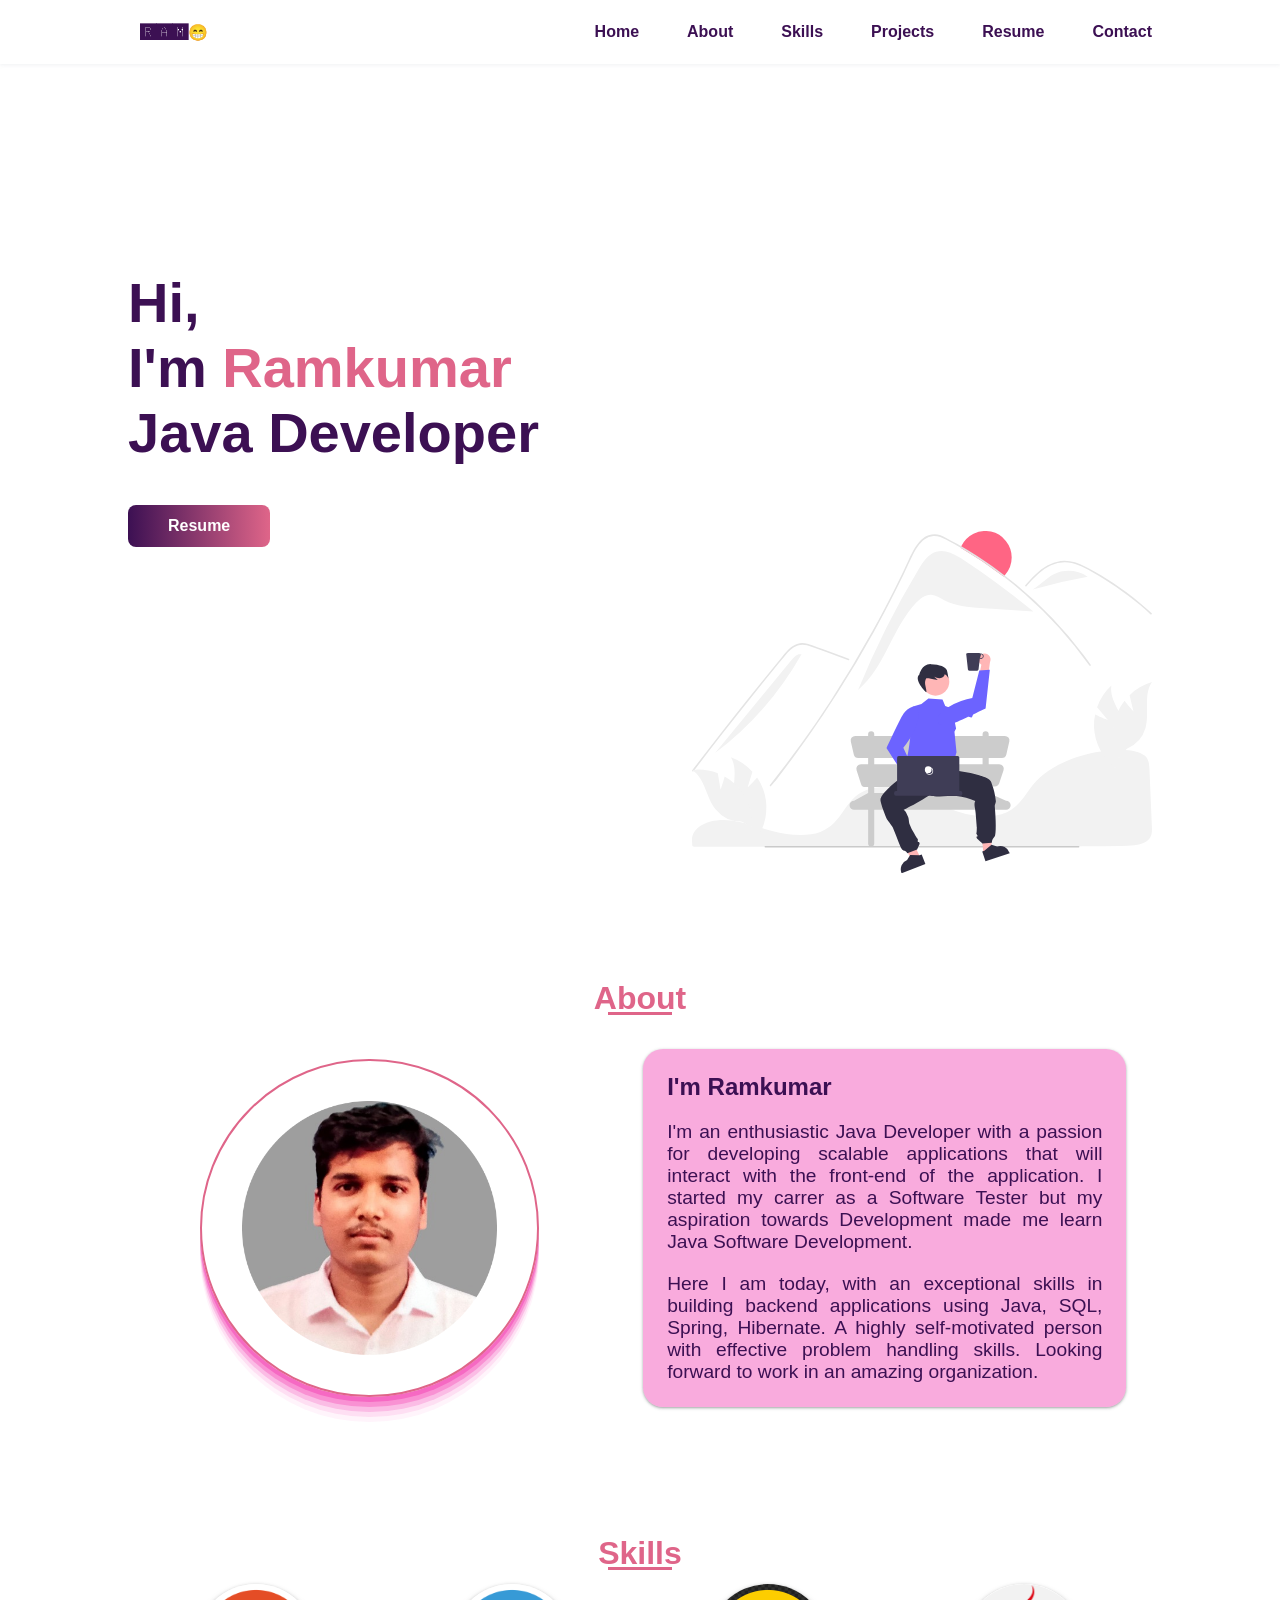
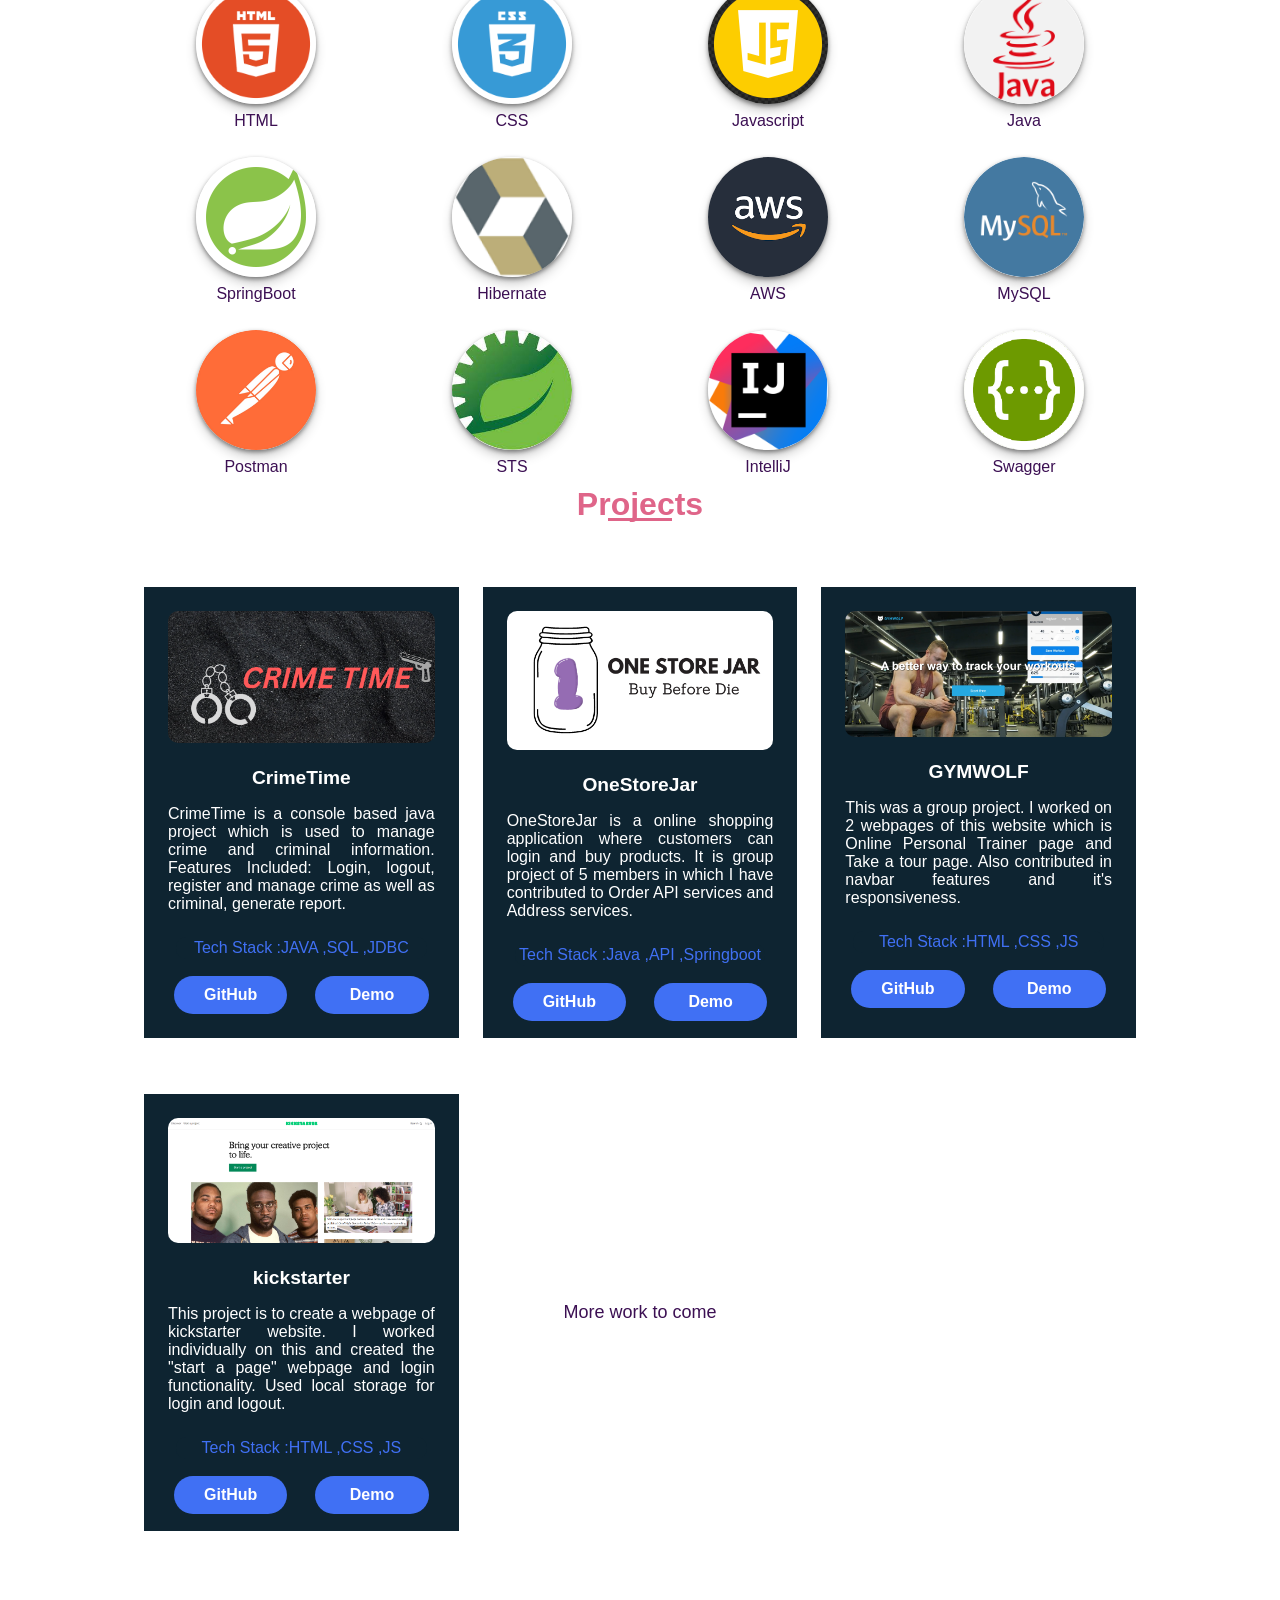
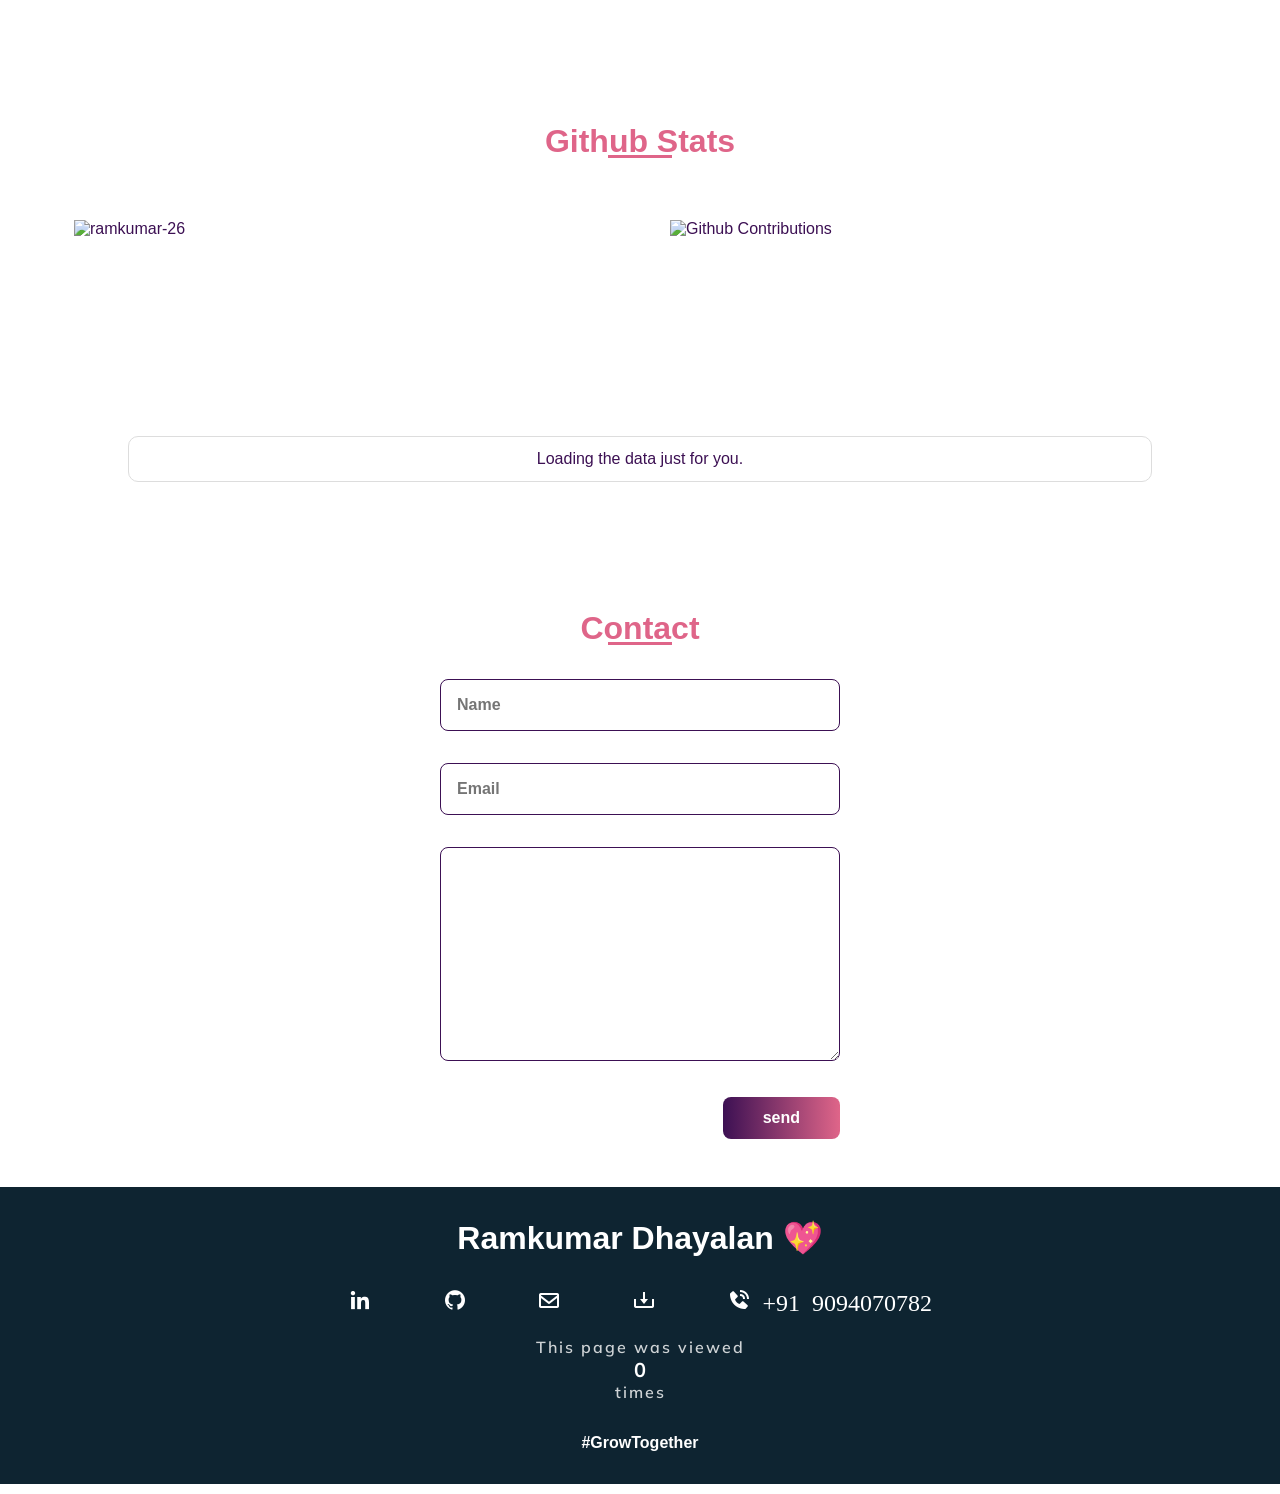
==== index.html @ 9cf90f25 "removed grammer error" ====
<!DOCTYPE html>
<html lang="en">

<head>
    <meta charset="UTF-8">
    <meta http-equiv="X-UA-Compatible" content="IE=edge">
    <meta name="viewport" content="width=device-width, initial-scale=1.0">
    <title>Portfolio</title>
    <link rel="stylesheet" href="./CSS/styles.css">
    <link rel="stylesheet" href="https://cdn.jsdelivr.net/npm/boxicons@latest/css/boxicons.min.css">
    <link rel="stylesheet" href="https://unpkg.com/boxicons@latest/css/boxicons.min.css">
    <link href="https://unpkg.com/aos@2.3.1/dist/aos.css" rel="stylesheet">
    <link rel="stylesheet" href="./CSS/calender.css" />
    <link rel="stylesheet" href="https://cdnjs.cloudflare.com/ajax/libs/animate.css/4.1.1/animate.min.css" />


</head>

<body>
    <!---Header Section-->
    <header class="header">
        <nav class="nav bd_grid">
            <div>

                <a href="#" class="nav_logo">
                    &#127361&#127344;&#127356<span id="smiley">&#128513;</span>
                </a>
            </div>
            <div class="nav_menu" id="nav_menu">
                <ul class="nav_list">
                    <li class="nav_items">
                        <a href="#home" class="nav_link active">Home</a>
                    </li>
                    <li class="nav_items">
                        <a href="#about" class="nav_link active">About</a>
                    </li>
                    <li class="nav_items">
                        <a href="#skills" class="nav_link active">Skills</a>
                    </li>
                    <li class="nav_items">
                        <a href="#projects" class="nav_link active">Projects</a>
                    </li>
                    <li class="nav_items">
                        <a href="https://drive.google.com/file/d/1s1_5Y3r1VXOaGAw83fYjHfq0h2g8M3yX/view" class="nav_link active">Resume</a>
                    </li>
                    <li class="nav_items">
                        <a href="#contact" class="nav_link active">Contact</a>
                    </li>
                </ul>
            </div>
            <div class="nav_toggle" id="nav_toggle">
                <i class='bx bx-menu-alt-right'></i>
            </div>

        </nav>
    </header>

    <main class="main">
        <!--Home section-->
        <section class="home bd_grid" id="home">
            <div class="home_data" data-aos="fade-down">
                <h1 class="home_title">
                    Hi, <br />I'm <span class="home_title_color">
                        Ramkumar
                    </span><br /> Java Developer
                </h1>
                <a href="https://drive.google.com/file/d/1s1_5Y3r1VXOaGAw83fYjHfq0h2g8M3yX/view?usp=sharing"
                    target="_blank" class="button"> Resume </a>
            </div>
            <div class="home_social">
                <a href="https://www.linkedin.com/in/connect-with-ramkumar/" target="_blank"  class="home_social_icon" data-aos="fade-down" data-aos-delay="150">
                    <i class='bx bxl-linkedin'></i>
                </a>
                <a href="https://github.com/ramkumar-26" class="home_social_icon" target="_blank" data-aos="fade-down" data-aos-delay="200">
                    <i class='bx bxl-github'></i>
                </a>
                <a href="mailto:ramkumar.ds26@gmail.com" target="_blank" class="home_social_icon" data-aos="fade-down" data-aos-delay="250">
                    <i class='bx bx-envelope'></i>
                </a>
                
            </div>

            <div class="home_img" data-aos="fade-down" data-aos-delay="400">
                <!-- <img src="./Images/profile_rec.jpg" alt=""> -->
                <svg xmlns="http://www.w3.org/2000/svg" data-name="Layer 1" viewBox="0 0 748.82965 557.20035"
                    xmlns:xlink="http://www.w3.org/1999/xlink">
                    <path
                        d="M276.60133,642.057c-3.59968,0-7.20676.1709-10.72934.51563l-.51267.0498c-23.36542,2.37793-40.45611,16.17286-39.75323,32.08985l.13588,2.87793c.08961,1.81933.18508,3.77539.26367,5.94531.04255,1.07031,1.31106,1.8916,2.88946,1.8916H803.62751c40.52148-.2832,80.89606-.63965,119.9956-1.05957a177.65216,177.65216,0,0,0,21.95374-1.30957c10.86591-1.48047,18.40759-4.415,23.05841-8.97168h.00147c5.78332-5.65039,5.96551-12.76562,5.6159-20.80469-.71246-16.23242-1.419-33.28515-2.12414-50.28613-.62281-14.9834-1.24274-29.92676-1.86261-44.2334-.38343-8.49023-1.23536-15.98437-7.80317-21.71191-7.11865-6.19434-20.10137-9.334-38.58831-9.334-.22333,0-.44507,0-.67133.001-57.9361.23731-115.34192,23.1709-142.8454,57.06732-3.16711,3.90332-6.11822,8.082-8.97247,12.124a158.91584,158.91584,0,0,1-13.7804,17.66406,66.94863,66.94863,0,0,1-9.10321,8.16894c-.22326.17774-.47888.36817-.7492.54883-.61847.46387-1.26477.91114-1.895,1.30957a62.04148,62.04148,0,0,1-11.60926,6.07617l-.40692.15723c-.30627.126-.6383.252-.97027.36719a68.20886,68.20886,0,0,1-7.17,2.20605c-10.484,2.66016-22.40545,3.29785-35.43151,1.89356a151.75182,151.75182,0,0,1-35.2295-8.26465c-12.06244-4.38867-23.3529-9.86035-34.27173-15.15137-4.79614-2.32519-9.75683-4.72851-14.711-7.00586-.93134-.42871-1.84723-.84765-2.7771-1.2666-6.05066-2.71484-11.5365-4.957-16.77045-6.85449a146.28118,146.28118,0,0,0-39.96478-8.52149c-14.40918-.9082-27.10688.80469-37.73191,5.07911a60.6496,60.6496,0,0,0-8.53469,4.23339c-12.58466,7.52344-20.343,18.627-27.845,29.36524-9.33233,13.35644-18.98275,27.16894-38.0382,34.3291-21.98825,8.26953-54.08371,4.834-76.791-1.14062-7.13919-1.87891-14.26956-4.04-21.16565-6.13086q-4.17768-1.26719-8.36136-2.51661c-5.48071-1.6289-9.96621-2.877-14.116-3.93066l-1.31253-.33594c-.73008-.18261-1.46088-.36523-2.20493-.53906-4.92911-1.19141-9.51892-2.12891-14.03891-2.86621l-1.06943-.17969c-2.144-.32519-4.14834-.5957-6.11526-.82324l-.78516-.08984A109.23844,109.23844,0,0,0,276.60133,642.057Z"
                        transform="translate(-225.58517 -171.39982)" fill="#f2f2f2" />
                    <path
                        d="M343.64,685.3514a1.19069,1.19069,0,0,1,1.18683-1.19452h510.294a1.19069,1.19069,0,0,1,0,2.38135h-510.294A1.19066,1.19066,0,0,1,343.64,685.3514Z"
                        transform="translate(-225.58517 -171.39982)" fill="#cacaca" />
                    <path
                        d="M746.00469,214.43986a42.86006,42.86006,0,0,1-11.46,29.24c-.56.61-1.15,1.2-1.75,1.77a650.40347,650.40347,0,0,0-69.84-46.89c.3-.76.62-1.51.97-2.25a43.04295,43.04295,0,0,1,82.08,18.13Z"
                        transform="translate(-225.58517 -171.39982)" fill="#ff6584" />
                    <path
                        d="M780.91466,302.03984l-.04.45q-42.465-2.925-84.92-5.86c-20.45-1.41-41.61-3.01-59.68-12.69-6.86005-3.67-13.54-8.57-21.32-8.91-9.65-.43-18.07,6.32-24.69,13.36-39.13,41.68-50.46,105.41-94.36,142.02a1394.13755,1394.13755,0,0,1,98.86-197.31c7.04-11.65,15.39-24.09,28.46-27.89,12.47-3.63,25.23,1.67,36.71,8.47,2.46,1.46,4.86,2.99,7.18,4.51q26.535,17.36994,52.2,36.06995Q750.82971,277.19487,780.91466,302.03984Z"
                        transform="translate(-225.58517 -171.39982)" fill="#f2f2f2" />
                    <path
                        d="M872.47466,390.43986a670.65125,670.65125,0,0,0-104.75-116.27q-16.965-14.91-34.93-28.72a650.40347,650.40347,0,0,0-69.84-46.89q-11.94-6.93-24.16-13.31c-6.33-3.29-13.07-6.3-20.37-5.83a27.10218,27.10218,0,0,0-14.07,5.41c-8.97,6.55-14.91,16.78-19.8,26.53-4.28,8.55-8.27,17.27-12.34,25.94-1.73,3.69-3.46,7.37-5.25,11.03q-9.36008,19.23-19.16,38.25-12.63,24.51-25.99,48.65-28.065,50.745-59.23,99.66-45.81006,71.895-98.02,139.43c-4.27,5.51-6.03,6.79-10.36,12.26-1,1.28-2.78-.52-1.79-1.79,36.11005-45.64,67.55005-88.76,99.25-137.58q35.85-55.215,67.76-112.88,10.245-18.49494,20.06-37.22,15.885-30.315,30.67-61.2,3.9-8.13,7.72-16.32c8.09-17.33,19.87-43.1,42.62-42.75,6.69.1,12.9,2.81,18.76,5.81,5.97,3.07,11.83,6.33,17.68,9.64q3.51,1.98,6.99,4.02,13.785,8.00994,27.16,16.69,22.32,14.47494,43.46,30.68,10.035,7.695,19.77,15.74a673.54712,673.54712,0,0,1,109.09,114.31q5.74493,7.635,11.25,15.44C875.59472,390.49986,873.40472,391.75981,872.47466,390.43986Z"
                        transform="translate(-225.58517 -171.39982)" fill="#e4e4e4" />
                    <path
                        d="M769.97685,261.4421c1.32186-1.47358,2.63549-2.94715,3.966-4.42072C784.43462,245.418,795.6924,233.94944,810.1,227.2973a52.4571,52.4571,0,0,1,21.97735-5.09434c7.86453.02529,15.55227,2.08825,22.819,4.97649,3.43559,1.37253,6.79554,2.93029,10.10449,4.58908,3.781,1.903,7.4945,3.93237,11.19076,5.97852q10.40791,5.75957,20.54571,12.02432,20.17137,12.46641,39.07925,26.83584,9.80167,7.45209,19.19878,15.39253,8.74029,7.37624,17.127,15.14831c1.19563,1.10307,2.98086-.68205,1.78523-1.78512-1.47357-1.37253-2.964-2.73664-4.45443-4.08388q-6.31532-5.70906-12.8329-11.19919-11.885-10.0287-24.38547-19.2827-19.43869-14.39893-40.21568-26.84427-10.38264-6.21425-21.051-11.90647c-2.14745-1.14516-4.32-2.26509-6.51759-3.32607a103.89918,103.89918,0,0,0-15.49347-6.30688,55.11725,55.11725,0,0,0-23.40035-2.29875,60.92335,60.92335,0,0,0-21.59005,7.46889c-14.14612,7.90678-25.11773,20.13318-35.795,32.06494C767.11358,260.86109,768.89058,262.65464,769.97685,261.4421Z"
                        transform="translate(-225.58517 -171.39982)" fill="#e4e4e4" />
                    <path
                        d="M480.12667,381.68342l-33.89782-12.39828-16.83038-6.15579c-5.48137-2.00484-10.94957-4.28719-16.616-5.72275a26.21362,26.21362,0,0,0-15.03952.19162,34.66256,34.66256,0,0,0-11.73046,7.27166,95.19524,95.19524,0,0,0-9.62144,10.275c-3.66428,4.40365-7.27444,8.85345-10.90079,13.28835q-22.45,27.45558-44.6064,55.14948-22.1559,27.69344-44.01554,55.62218-21.91307,27.997-43.52474,56.22818-2.64747,3.45842-5.2904,6.92031c-.97346,1.275-3.16844.018-2.18124-1.275q21.77112-28.515,43.84571-56.79666,22.1289-28.3492,44.56359-56.45793,22.43425-28.10817,45.17171-55.97256,5.66458-6.94185,11.34787-13.86842c3.196-3.89521,6.356-7.83243,9.86155-11.45793,6.43462-6.65486,14.47386-12.536,24.09692-12.69554,5.65786-.09382,11.13345,1.70155,16.3902,3.60326,5.667,2.05012,11.32041,4.1386,16.98015,6.20868l34.13486,12.485,8.53372,3.12124c1.51441.55391.8602,2.99613-.67154,2.43589Z"
                        transform="translate(-225.58517 -171.39982)" fill="#e4e4e4" />
                    <path
                        d="M814.56088,241.89784c17.22612-8.85335,39.28657-7.11936,55.11616,3.94157a786.11526,786.11526,0,0,0-89.43729,20.87423C792.44014,259.5639,801.98377,248.36189,814.56088,241.89784Z"
                        transform="translate(-225.58517 -171.39982)" fill="#f2f2f2" />
                    <path
                        d="M869.84659,245.80893l3.31625,2.69552c-1.12172-.94344-2.28786-1.828-3.4858-2.665C869.73362,245.82965,869.79,245.8187,869.84659,245.80893Z"
                        transform="translate(-225.58517 -171.39982)" fill="#f2f2f2" />
                    <path
                        d="M387.28886,381.80727c3.33682-4.06177,6.94448-8.31469,11.93551-9.96449l4.65975.18379A528.5525,528.5525,0,0,1,263.10428,532.971Q325.19657,457.38918,387.28886,381.80727Z"
                        transform="translate(-225.58517 -171.39982)" fill="#f2f2f2" />
                    <path
                        d="M736.79357,610.34291l-28.21714-12.44874V587.19183l10.0561-.05651a7.46918,7.46918,0,0,0,7.044-5.10714l7.06437-21.193a7.46924,7.46924,0,0,0-7.08594-9.83122h-17.0785v-9.959h21.44024a7.46925,7.46925,0,0,0,7.27937-5.79584l4.865-21.16286a7.46923,7.46923,0,0,0-7.27937-9.14265H708.57643v-2.48975a4.97949,4.97949,0,0,0-9.959,0v2.48975H522.26028v-2.48975a4.9795,4.9795,0,0,0-9.959,0v2.48975h-20.9108a7.46923,7.46923,0,0,0-7.27937,9.14265l4.865,21.16286a7.46925,7.46925,0,0,0,7.27937,5.79584h16.04578v9.959H500.617a7.46923,7.46923,0,0,0-7.10927,9.76L500.7181,583.141a7.46925,7.46925,0,0,0,7.15123,5.17837l4.432-.0249v9.59968l-22.82269,12.44874a7.46922,7.46922,0,0,0-7.46924,7.46922v0a7.46925,7.46925,0,0,0,7.46924,7.46925h22.82269v54.77446a4.9795,4.9795,0,0,0,9.959,0V625.2814H698.61744v54.77446a4.9795,4.9795,0,0,0,9.959,0V625.2814h28.21714a7.46925,7.46925,0,0,0,7.46925-7.46925v0A7.46922,7.46922,0,0,0,736.79357,610.34291Zm-214.53329-69.298H698.61744v9.959H522.26028Zm0,56.84925v-9.65563l176.35716-.99076v10.64639Z"
                        transform="translate(-225.58517 -171.39982)" fill="#ccc" />
                    <path
                        d="M315.95555,589.21408l7.98486-26.00457a87.77022,87.77022,0,0,0-35.0839-23.50552c13.12443,21.74329.40683,50.10772,5.70643,74.94591a52.79391,52.79391,0,0,0,28.27717,35.97783l12.11706,15.0135a88.46589,88.46589,0,0,0,6.50218-73.78667,85.453,85.453,0,0,0-9.89442-19.0176C324.36444,581.302,315.95555,589.21408,315.95555,589.21408Z"
                        transform="translate(-225.58517 -171.39982)" fill="#f2f2f2" />
                    <path
                        d="M272.05023,592.53665l-4.45075-26.83629a87.7702,87.7702,0,0,0-41.8846-5.39169c21.444,13.60792,22.71121,44.6671,38.53194,64.53481a52.79391,52.79391,0,0,0,41.3547,19.59061l17.541,8.03374a88.466,88.466,0,0,0-27.08773-68.942,85.45248,85.45248,0,0,0-17.3374-12.60883C276.04789,581.70478,272.05023,592.53665,272.05023,592.53665Z"
                        transform="translate(-225.58517 -171.39982)" fill="#f2f2f2" />
                    <path
                        d="M902.5106,479.11845,885.044,458.26383a87.77019,87.77019,0,0,1,23.18573-35.29606c-3.63882,25.13524,19.10562,46.32412,23.87929,71.26873a52.79386,52.79386,0,0,1-12.06557,44.141l-5.327,18.54322a88.4659,88.4659,0,0,1-34.67683-65.45432,85.45238,85.45238,0,0,1,1.72257-21.36823C891.68721,475.0979,902.5106,479.11845,902.5106,479.11845Z"
                        transform="translate(-225.58517 -171.39982)" fill="#f2f2f2" />
                    <path
                        d="M944.2538,465.1105,937.92125,438.655a87.77005,87.77005,0,0,1,36.49358-21.25108c-14.46674,20.87426-3.55934,49.98279-10.41151,74.43825a52.79393,52.79393,0,0,1-30.48523,34.127l-13.03785,14.2212a88.46591,88.46591,0,0,1-1.84586-74.0496,85.45328,85.45328,0,0,1,11.0716-18.35724C936.35949,456.68492,944.2538,465.1105,944.2538,465.1105Z"
                        transform="translate(-225.58517 -171.39982)" fill="#f2f2f2" />
                    <polygon points="373.867 536.045 362.393 541.58 335.583 499.958 352.517 491.789 373.867 536.045"
                        fill="#ffb6b6" />
                    <path
                        d="M600.74559,539.92239,590.54818,555.309s-60.63447,40.15326-58.10323,55.09015c.88547,5.22518,4.73286,16.21626,9.68184,28.46477,1.52072,3.76372,8.6663,11.24446,10.34108,15.11482,8.45541,19.54026,12.66545,35.17435,16.72606,37.26588,4.50965,2.33785,4.0477.48289,6.81076,4.74524l16-6s2.492-5.59411,3.72976-8.36482-.70312-4.14914-.70312-4.14914-2.34884,1.25171-1.9409-1.37838.26732-3.45993-.70312-4.14914-4.72555-7.73579-4.72555-7.73579a69.82223,69.82223,0,0,1-8.19389-16.23385c-.89266-2.521-.8037-8.56182-2-11-2.52046-5.13691-3.41208-8.92851-7.48445-11.59957,0,0,51.26687-24.90725,56.0774-36.82s-.13917-51.19588-.13917-51.19588Z"
                        transform="translate(-225.58517 -171.39982)" fill="#2f2e41" />
                    <path
                        d="M605.53555,713.49,566.738,728.60018l-.19114-.49072A16.2068,16.2068,0,0,1,575.766,707.127l.001-.00038,4.99263-8.13674,15.31681.227,3.38679-1.319Z"
                        transform="translate(-225.58517 -171.39982)" fill="#2f2e41" />
                    <polygon points="470.462 475.448 489.209 474.029 486.873 523.483 474.17 524.444 470.462 475.448"
                        fill="#ffb6b6" />
                    <path
                        d="M593.02692,553.52922c-4.3106-18.98155,7.83714,37.61669,20.4366,48.19854,4.95423,4.16091,25.69256-.14621,42.8621,1.16619a87.67112,87.67112,0,0,1,30.31954,8.23641c-2.73885,4.99134.12692,12.43982.6598,19.13657.97215,12.21694,1.951,23.45149,1.951,23.45149s-.00949,7.98466-.54308,9.04866-.26835,1.86279,1.326,3.99393-1.06716,2.12794-1.06716,2.12794-1.06715,2.128,1.326,3.99393,8.07377,7.30057,8.07377,7.30057l15.2371-1.353c.44-5.06062,1.75485-5.72611,4.64021-9.90671,2.74584-3.95613,2.11713-27.69491.18239-49.97665-.13112-1.5101,1.975-6.26147,1.83251-7.75157-1.42952-14.95072-5.64132-25.31417-7.49858-30.90816-1.28141-3.85954-7.43466-7.18789-15.75192-9.99213-1.26923-.42794-2.58886-.84367-3.94927-1.24722-22.9351-6.80347-57.45854-10.145-57.45854-10.145l-18.87706-16.79029Z"
                        transform="translate(-225.58517 -171.39982)" fill="#2f2e41" />
                    <path
                        d="M698.047,693.13029l3.44938-1.14538,11.64877-9.948,9.036,3.07948.001-.00032a16.2068,16.2068,0,0,1,20.48676,10.27369l.16594.49981-39.51465,13.1209Z"
                        transform="translate(-225.58517 -171.39982)" fill="#2f2e41" />
                    <path
                        d="M610.42386,444.23228l-11.34,8.635-13.676,4.20263s-5.65377,79.52833-10.74813,84.62269-.49987,5.23128-1.52352,11.84916-3.51168,20.18377-3.51168,20.18377c34.38707,18.20258,64.03233,18.69086,87.845-2.60926a5.93117,5.93117,0,0,0-3.23608-6.69462c-4.43194-2.35163,4.08556-13.32756.4636-15.16273s1.47241-17.755,1.47241-17.755l-3.34187-33.21557,2.64024-5.30957-6.44317-32.48858-11.18013-4.083-4.466-10.76026Z"
                        transform="translate(-225.58517 -171.39982)" fill="#6c63ff" />
                    <circle cx="396.44756" cy="245.59574" r="22.43078" fill="#ffb6b6" />
                    <path
                        d="M603.31993,585.581a9.8303,9.8303,0,0,0-11.20736-10.08022l-15.98166-31.06366L567.227,560.25692l16.54148,27.07327a9.88361,9.88361,0,0,0,19.55136-1.74918Z"
                        transform="translate(-225.58517 -171.39982)" fill="#ffb6b6" />
                    <path
                        d="M576.40552,577.98205l-34.27838-53.12743.11315-.24444c.12942-.28007,7.89169-17.0446,15.413-32.39983,1.15826-2.36467,2.31081-4.69592,3.42889-6.9284q.72381-1.44525,1.42605-2.83006c3.159-6.22783,5.919-11.37528,7.56649-13.8204A29.01536,29.01536,0,0,1,585.45,456.96784l.15859-.04078.15141.06312a14.72433,14.72433,0,0,1,8.76284,16.19753,104.296,104.296,0,0,1-19.35291,43.755l-5.557,7.32473,19.31154,41.98522Z"
                        transform="translate(-225.58517 -171.39982)" fill="#6c63ff" />
                    <path
                        d="M665.672,597.791v1.42726a3.15238,3.15238,0,0,1-3.1517,3.15168H557.69779a3.15237,3.15237,0,0,1-3.1517-3.15168V597.791a3.15235,3.15235,0,0,1,3.1517-3.15167H559.559a2.65083,2.65083,0,0,1-.10157-.70776V540.43129a2.645,2.645,0,0,1,2.64324-2.64334h96.01673a2.645,2.645,0,0,1,2.64325,2.64334v53.50028a2.49845,2.49845,0,0,1-.10158.70776h1.8612A3.15235,3.15235,0,0,1,665.672,597.791Z"
                        transform="translate(-225.58517 -171.39982)" fill="#3f3d56" />
                    <path
                        d="M612.17439,568.01513a5.99072,5.99072,0,1,1,5.99071-5.99072A5.99747,5.99747,0,0,1,612.17439,568.01513Zm0-10.94882a4.95811,4.95811,0,1,0,4.9581,4.9581A4.96375,4.96375,0,0,0,612.17439,557.06631Z"
                        transform="translate(-225.58517 -171.39982)" fill="#fff" />
                    <circle cx="384.52404" cy="388.55935" r="5.47437" fill="#fff" />
                    <path
                        d="M694.27889,374.33627a9.83029,9.83029,0,0,0,2.35881,14.888l-7.14559,34.1951,16.87861-6.68267,4.19795-31.44773A9.88361,9.88361,0,0,0,694.279,374.33631Z"
                        transform="translate(-225.58517 -171.39982)" fill="#ffb6b6" />
                    <path
                        d="M710.402,397.18741l-6.82552,62.85653-.24182.11865c-.19928.09793-8.84664,4.33935-19.46132,9.3906-1.79066.85213-1.534,4.54333-3.40547,5.42554-1.28914.60769-4.69342-1.5973-5.996-.98816-11.6023,5.42574-23.33421,10.70159-28.00981,12.13114a29.01531,29.01531,0,0,1-19.2887-.621l-.14887-.06818-.07788-.14438a14.72433,14.72433,0,0,1,3.39225-18.10082,104.29609,104.29609,0,0,1,42.58656-21.80405l8.92931-2.19087,11.43611-44.77622Z"
                        transform="translate(-225.58517 -171.39982)" fill="#6c63ff" />
                    <path
                        d="M672.18567,373.68221l2.56841,23.30916A2.84507,2.84507,0,0,0,677.47344,399h11.83939a2.84516,2.84516,0,0,0,2.71966-2.00863l2.12733-17.86534A4.32088,4.32088,0,1,0,695.274,370.998a2.8198,2.8198,0,0,0-2.15867-.998h-18.21A2.84558,2.84558,0,0,0,672.18567,373.68221Zm22.34593,4.23569,1.303-4.23569a2.8158,2.8158,0,0,0,.04308-1.506c.05574-.003.10816-.01661.1645-.01661a3.08511,3.08511,0,0,1,0,6.17022A3.04612,3.04612,0,0,1,694.5316,377.9179Z"
                        transform="translate(-225.58517 -171.39982)" fill="#3f3d56" />
                    <path
                        d="M640.30289,397.72555c-1.84465-5.36654-11.02746-9.08881-25.91418-9.60638s-18.66227,17.02576-18.66227,17.02576c-9.938,8.06174,10.61182,29.64505,11.606,28.86767l-.447-4.05508C606.1452,423.24079,603,418,607,411l3.841.0441q7.441,1.43086,14.882,2.8617l-5.87291-5.17092.1656-.25624a22.7265,22.7265,0,0,0,8.01667,2.43412c3.15652.18554,6.6074-1.0707,8.11933-3.84781a6.46562,6.46562,0,0,0,.72539-2.46008c4.25656,1.70064,6.203,6.94811,6.203,6.94811S642.14753,403.09209,640.30289,397.72555Z"
                        transform="translate(-225.58517 -171.39982)" fill="#2f2e41" />
                </svg>
            </div>
        </section>
        <!--About section-->
        <section class="about section" id="about">
            <h2 class="section_title" data-aos="fade-down">About</h2>
            <div class="about_container bd_grid">
                <div class="about_img" data-aos="fade-down" data-aos-delay="250">
                    <img src="./Images/profile_circle.png" alt="">
                </div>

                <div class="about_card">
                    <h2 class="about_subtitle" data-aos="fade-down" data-aos-delay="350">
                        I'm Ramkumar
                    </h2>
                    <p class="about_text" data-aos="fade-down">
                        I'm an enthusiastic Java Developer with a passion for developing scalable applications that will
                        interact with the front-end of the application. I started my carrer as a Software Tester but my
                        aspiration towards Development made me learn Java Software Development.
                    </p>
                    <p class="about_text" data-aos="fade-down">
                        Here I am today, with an exceptional skills in building backend applications using Java, SQL, Spring, Hibernate. 
                        A highly self-motivated person with effective problem handling skills. Looking forward to
                        work in an amazing organization.
                    </p>
                </div>
            </div>

        </section>

        <!--Skills section-->
        <section class="skills section" id="skills">
            <h2 class="section_title" data-aos="fade-down">
                Skills
            </h2>
            <div class="skills_container bd_grid">
                <div class="skills-content">
                    <div class="column">

                        <div class="skills-images" data-aos="fade-down" data-aos-delay="50">

                            <img src="./Images/skills/html_round.webp" alt="">
                            <p class="skill-name">HTML</p>
                        </div>

                        <div class="skills-images" data-aos="fade-down" data-aos-delay="50">
                            <img src="./Images/skills/css_round.webp" alt="">
                            <p class="skill-name">CSS</p>
                        </div>

                        <div class="skills-images" data-aos="fade-down" data-aos-delay="50">
                            <img src="./Images/skills/Js_round.png" alt="">
                            <p class="skill-name">Javascript</p>
                        </div>

                        <div class="skills-images reduce" data-aos="fade-down" data-aos-delay="50">
                            <img src="./Images/skills/java_round.png" alt="">
                            <p class="skill-name">Java</p>
                        </div>

                        <div class="skills-images" data-aos="fade-down" data-aos-delay="50">
                            <img src="./Images/skills/spring_round.png" alt="">
                            <p class="skill-name">SpringBoot</p>
                        </div>


                        <div class="skills-images" data-aos="fade-down" data-aos-delay="50">
                            <img src="./Images/skills/hibernate.png" alt="" >
                            <p class="skill-name">Hibernate</p>
                        </div>

                        <div class="skills-images" data-aos="fade-down" data-aos-delay="50">
                            <img src="./Images/skills/aws.png" alt="" >
                            <p class="skill-name">AWS</p>
                        </div>

                        <div class="skills-images" data-aos="fade-down" data-aos-delay="50">
                            <img src="./Images/skills/sql_round.png" alt="">
                            <p class="skill-name">MySQL</p>
                        </div>

                        <div class="skills-images" data-aos="fade-down" data-aos-delay="50">
                            <img src="./Images/skills/postman_round.jpg" alt="">
                            <p class="skill-name">Postman</p>
                        </div>

                        <div class="skills-images" data-aos="fade-down" data-aos-delay="50">
                            <img src="./Images/skills/sts_round.jpeg" alt="">
                            <p class="skill-name">STS</p>
                        </div>

                        <div class="skills-images" data-aos="fade-down" data-aos-delay="50">
                            <img src="./Images/skills/IntelliJ_round.png" alt="">
                            <p class="skill-name">IntelliJ</p>
                        </div>

                        <div class="skills-images" data-aos="fade-down" data-aos-delay="50">
                            
                                <img src="./Images/skills/Swagger_round.png" alt="">
                           
                            
                            <p class="skill-name">Swagger</p>
                        </div>
                    </div>
                </div>
            </div>
        </section>
        <!--Work section-->
        <section class="project section " id="projects">
            <h2 class="section_title" data-aos="fade-down">Projects</h2>
            <div class="project_container bd_grid">
                <!-- project 1 -->
                <div class="project_card grid-col-span-2">
                    <div class="project_img">
                        <img src="./Images/project1.png" alt="">
                    </div>
                    <div class="project_detail">
                        <p class="project_title">CrimeTime</p>
                        <p class="project_desc">CrimeTime is a console based java project  which is used to manage
                            crime and criminal information. Features Included: Login, logout, register and manage crime as well as criminal,
                            generate report. 
                        </p>
                    </div>
                    <div class="project_tech-stack">
                        <div class="flex justify-center">
                            <p class="font-600 text-[.8rem]">Tech Stack :</p>
                            <p class="font-500 text-[.8rem] ">JAVA , </p>
                            <p class="font-500 text-[.8rem] ">SQL , </p>
                            <p class="font-500 text-[.8rem] ">JDBC </p>
                        </div>
                    </div>
                    <div class="project_links flex">
                        <a href="https://github.com/ramkumar-26/determined-squirrel-6475" target="_blank">
                            <div>
                                <p>GitHub</p>
                            </div>
                        </a>
                        <a href="https://drive.google.com/file/d/1BCmDCNCvvSE_ZTvn2CJjgHg55vNFIALZ/view?usp=share_link" target="_blank">
                            Demo
                        </a>
                    </div>
                </div>
                <!--project 2 -->
                <div class="project_card">
                    <div class="project_img">
                        <img src="./Images/project2.png" alt="">
                    </div>
                    <div class="project_detail">
                        <p class="project_title">OneStoreJar</p>
                        <p class="project_desc">OneStoreJar is a online shopping application where customers can login and buy products.
                            It is group project of 5 members in which I have contributed to Order API services and Address services.
                        </p>
                    </div>
                    <div class="project_tech-stack">
                        <div class="flex justify-center">
                            <p class="font-600 text-[.8rem]">Tech Stack :</p>
                            <p class="font-500 text-[.8rem] ">Java , </p>
                            <p class="font-500 text-[.8rem] ">API , </p>
                            <p class="font-500 text-[.8rem] ">Springboot </p>
                        </div>
                    </div>
                    <div class="project_links flex">
                        <a href="https://github.com/GaneshGanta/charming-current-7669" target="_blank">
                            <div>
                                <p>GitHub</p>
                            </div>
                        </a>
                        <a href="https://drive.google.com/file/d/1ZhFPyyru2Iynmsw-PCy_99UNw6zd112P/view?usp=sharing" target="_blank">
                            Demo
                        </a>
                    </div>
                </div>

                <!-- project 3 -->
                <div class="project_card">
                    <div class="project_img">
                        <img src="./Images/project3.png" alt="">
                    </div>
                    <div class="project_detail">
                        <p class="project_title">GYMWOLF</p>
                        <p class="project_desc">This was a group project. I worked on 2 webpages of this website which is Online Personal
                            Trainer page and Take a tour page. Also contributed in navbar features and it's responsiveness.</p>
                    </div>
                    <div class="project_tech-stack">
                        <div class="flex justify-center">
                            <p class="font-600 text-[.8rem]">Tech Stack :</p>
                            <p class="font-500 text-[.8rem] ">HTML , </p>
                            <p class="font-500 text-[.8rem] ">CSS , </p>
                            <p class="font-500 text-[.8rem] ">JS </p>
                        </div>
                    </div>
                    <div class="project_links flex">
                        <a href="https://github.com/LV-23/envious-cactus-6437" target="_blank">
                            <div>
                                <p>GitHub</p>
                            </div>
                        </a>
                        <a href="https://envious-cactus-6437.netlify.app/" target="_blank">
                            Demo
                        </a>
                    </div>
                </div>

                <!-- project 4 -->
                <div class="project_card">
                    <div class="project_img">
                        <img src="./Images/project4.png" alt="">
                    </div>
                    <div class="project_detail">
                        <p class="project_title">kickstarter</p>
                        <p class="project_desc">This project is to create a webpage of kickstarter website. I worked individually
                            on this and created the "start a page" webpage and login functionality. Used local storage for login and 
                            logout.
                        </p>
                    </div>
                    <div class="project_tech-stack">
                        <div class="flex justify-center">
                            <p class="font-600 text-[.8rem]">Tech Stack :</p>
                            <p class="font-500 text-[.8rem] ">HTML , </p>
                            <p class="font-500 text-[.8rem] ">CSS , </p>
                            <p class="font-500 text-[.8rem] ">JS </p>
                        </div>
                    </div>
                    <div class="project_links flex">
                        <a href="https://github.com/ramkumar-26/organic-pets-4780" target="_blank">
                            <div>
                                <p>GitHub</p>
                            </div>
                        </a>
                        <a href="https://brilliant-taiyaki-c5f2d7.netlify.app/" target="_blank">
                            Demo
                        </a>
                    </div>
                </div>

                <div class="project_card" id="more-projects">
                   
                    <p>More work to come</p>
                    
                </div>
        </section>

        <!-- Github stats -->
        <section class="github section" id="github">
            <div id="github_stats">
                <div class="stats_container">
                    <h1 class="section_title" data-aos="fade-down">Github Stats</h1>
                    <div class="github-stats-list">
                        <div class="github-stat">
                            <img data-aos="fade-down" data-aos-delay="100"
                                src="https://github-readme-stats.vercel.app/api/top-langs?username=ramkumar-26&amp;show_icons=true&amp;theme=dark&amp;title_color=fb8d0e&amp;text_color=fcfcfc&amp;locale=en&amp;layout=compact"
                                alt="ramkumar-26" height="275px" width="30%">
                        </div>
                        <div class="github-stat">
                            <img data-aos="fade-down" data-aos-delay="100"
                                src="https://github-readme-streak-stats.herokuapp.com/?user=ramkumar-26&amp;theme=highcontrast"
                                alt="Github Contributions">
                        </div>
                        <div class="github-stat">
                            <img data-aos="fade-down" data-aos-delay="100"
                                src="https://github-readme-stats.vercel.app/api?username=ramkumar-26&amp;theme=highcontrast&amp;show_icons=true&amp;count_private=true"
                                alt="Github Stats">
                        </div>
                        <div class="github-stat" id="most-lang">
                            <img data-aos="fade-down" data-aos-delay="100"
                                src="https://github-readme-activity-graph.cyclic.app/graph?username=ramkumar-26&theme=high-contrast	"
                                alt="Github Graph">
                        </div>
                    </div>
                </div>



            </div>
            <!-- Prepare a container for your calendar. -->
            <div class="calendar">
                <!-- Loading stuff -->
                Loading the data just for you.
            </div>
        </section>


        <!--Contact section-->
        <section class="contact section" id="contact">
            <h2 class="section_title" data-aos="fade-down">Contact</h2>

            <dic class="contact_container bd_grid">
                <form action="#" class="contact_form">
                    <input type="text" placeholder="Name" required id="input-1" class="contact_input" data-aos="fade-right"
                        data-aos-delay="200" >
                    <input type="mail" placeholder="Email" required id="input-2" class="contact_input" data-aos="fade-right"
                        data-aos-delay="200">
                    <textarea name=""  cols="0" rows="10" required id="input-3" class="contact_input" data-aos="fade-right"
                        data-aos-delay="200">
                    </textarea>
    
                    <input type="submit" value="send" class="contact_button button" onclick="send()">
                </form>
            </dic>

        </section>

        <!-- Footer Section -->
        <footer class="footer">
            <p class="footer_title">Ramkumar Dhayalan &#128150; </p>
            <div class="footer_socials">
                
                <a href="https://www.linkedin.com/in/connect-with-ramkumar/" target="_blank" class="footer_social_icon">
                    <i class='bx bxl-linkedin'></i>
                </a>
                <a href="https://github.com/ramkumar-26" target="_blank" class="footer_social_icon">
                    <i class='bx bxl-github'></i>
                </a>
                <a href="mailto:ramkumar.ds26@gmail.com" target="_blank" class="footer_social_icon">
                    <i class='bx bx-envelope'></i>
                </a>
                <a href="./Files/Ramkumar_D_Resume.pdf" download target="_blank" class="footer_social_icon">
                    <i class='bx bx-download'></i>
                </a>
                <a href="" download target="_blank" class="footer_social_icon" >
                    <i  class='bx bxs-phone-call'>  +91 9094070782 </i>
                </a>

                <div class="count">
                    <p class="visit_text">This page was viewed</p>
                    <h1 id="visits">0</h1>
                    <p class="visit_text">times</p>
                </div>
               
                
            </div>
            <p style="font-family: 'Gill Sans', 'Gill Sans MT', Calibri, 'Trebuchet MS', sans-serif;">#GrowTogether</p>
            <script>
                function cb(response) {
                     document.getElementById('visits').innerText = response.value;
                }
            </script>
            <script async src="https://api.countapi.xyz/hit/ramkumar-26/visits?callback=cb"></script>
        </footer>
    </main>

    <script src="https://unpkg.com/aos@2.3.1/dist/aos.js"></script>
    <script src="./JS/main.js"></script>

    <script>
        AOS.init({
            duration: 1200,
            once: false
        });
    </script>

    <script src="https://unpkg.com/github-calendar@latest/dist/github-calendar.min.js">
    </script>
    <script>
        GitHubCalendar(".calendar", "ramkumar-26", { responsive: true });
    </script>
   

</body>

</html>
---- CSS/styles.css ----
/* Google Font - Poppins */
@import url('https://fonts.googleapis.com/css2?family=Inter:wght@400;500&family=Signika+Negative:wght@700&display=swap');
@import 'animate.css';
@import url('https://fonts.googleapis.com/css?family=Muli&display=swap');
/* variables */
:root{
    --header-height : 3em;
    --font-semi : 600;
}
/* colors */
:root{
    --first-color : #DF6589FF;
    --second-color: #3C1053FF;
    --third-color : #4070f4;
    --fourth-color: #0e2431;
    --white: #fff;
    --black: black;
    --gradient-color : linear-gradient(to right,#3C1053FF,#DF6589FF);
}
/* github calender color */
:root {
    --color-calendar-graph-day-bg: #dddbdb;
    --color-calendar-graph-day-L1-bg: #39dd34;
    --color-calendar-graph-day-L2-bg: #45a045;
    --color-calendar-graph-day-L3-bg: #047526;
    --color-calendar-graph-day-L4-bg: #0a4208;
}
/* font size */
:root{
    --body-font : 'Poppins', sans-serif;
    --big-font-size : 2rem;
    --h2-font-size : 1.5rem;
    --normal-font-size : 0.938rem;

}

/* Media screen min-width : 768px */
@media screen and (min-width: 768px){
    :root{
        --big-font-size: 3.5rem;
        --h2-font-size : 2rem;
        --normal-font-size : 1rem;
    }
}

/* margins */
:root{
    --mb-1:0.5rem;
    --mb-2:1rem;
    --mb-3:1.5rem;
    --mb-4:2rem;
    --mb-5:2.5rem;
    --mb-6:3rem; 
}

/* z-index */
:root{
    --z-back:-10;
    --z-normal: 1;
    --z-tooltip : 10;
    --z-fixed : 100;
}

/* Base */
*,::before,::after{
    box-sizing: border-box;
}
html{
    scroll-behavior: smooth;
}
body{
    margin: var(--header-height) 0 0 0;
    font-family: var(--body-font);
    font-size: var(--normal-font-size);
    color: var(--second-color);
}

h1,h2,p{
    margin: 0;
}

ul{
    margin: 0;
    padding: 0;
    list-style: none;
}

a{
    text-decoration: none;
}

img{
    max-width: 100%;
    height: auto;
    display: block;
}

/* css classes */
.bd_grid{
    max-width: 1024px;
    display: grid;
    grid-template-columns: 100%;
    grid-column-gap: 2rem;
    width: calc(100% - 2rem);
    margin-left: var(--mb-2);
    margin-right: var(--mb-2);
}

.header{
    width: 100%;
    position: fixed;
    top: 0;
    left: 0;
    z-index: var(--z-fixed);
    background: #fff;
    box-shadow: 0 1px 4px rgba(146, 161, 176, 0.15);

}

/* navbar */
.nav{
    height: var(--header-height);
    display: flex;
    justify-content: space-between;
    align-items: center;
    font-weight: var(--font-semi);
}

@media screen and (max-width: 768px){
    .nav_menu{
        position: fixed;
        top: var(--header-height);
        right: -100%;
        width: 80%;
        height: 100%;
        padding:2rem;
        background-color: var(--second-color);
        transition: 0.5s;
    }
}

.nav_items{
    margin-bottom: var(--mb-4);
}

.nav_link{
    position: relative;
    color: #fff;
}

.nav_link:hover{
    position: relative;
}
.nav_link:hover::after{
    position: absolute;
    content: '';
    width: 100%;
    height: 0.18rem;
    left: 0;
    top: 1.5rem;
    background-color: var(--first-color);
}

.nav_logo{
    color: var(--second-color);
} 

.nav_toggle{
    color: var(--second-color);
    font-size: 1.5rem;
    cursor: pointer;
}

.nav_logo {
    padding: 4px;
    border-radius: 4px;
    display: inline-block;
    margin: 0 0.5rem;
    animation: slideOutRight;
    animation-duration: 2s; /* don't forget to set a duration! */
  }



/* Active Menu */

.active::after{
    position: absolute;
    content: '';
    width: 100%;
    height: 0.18rem;
    left: 0;
    top: 1.5rem;
    background-color: var(--first-color);
}

.show{
    right: 0;
}

.home{
    height: calc(100vh - 3rem);
    row-gap: 1rem;
}

.home_data{
    align-self: center;
}

.home_title{
    font-size: var(--big-font-size);
    margin-bottom: var(--mb-5);
}

.home_title_color{
    color: var(--first-color);
}

.home_social{
    display: flex;
    flex-direction: column;
}

.home_social_icon{
    width: max-content;
    margin-bottom: var(--mb-2);
    font-size: 1.5rem;
    color: var(--second-color);

}

.home_social_icon:hover{
    color: var(--first-color);
}

.home_img{
    position: absolute;
    right: 0;
    bottom: 0;
    width: 350px;
}

.home_img svg{
    width: 100%;
}

/* buttons */

.button{
    display: inline-block;
    color: #fff;
    padding: .75rem 2.5rem;
    font-weight: var(--font-semi);
    border-radius: 0.5rem;
    background: var(--gradient-color);
}

.button:hover{
    box-shadow: 0 10px 36px rgb(0,0,0,0.15);
}

.section{
    padding-top: 3rem;
    padding-bottom: 2rem;
}
.section_title{
    position: relative;
    font-size: var(--h2-font-size);
    color: var(--first-color);
    margin-top: var(--mb-2);
    margin-bottom: var(--mb-4);
    text-align: center;
}

.section_title::after{
    position: absolute;
    content: '';
    width: 64px;
    height: 0.18rem;
    left: 0;
    right: 0;
    margin: auto;
    top: 2rem;
    background-color: var(--first-color);
}

/* About section */
.about_card{
    /* border: 1px solid var(--second-color); */
    font-family: 'Gill Sans', 'Gill Sans MT', Calibri, 'Trebuchet MS', sans-serif;
    background-color: rgb(240 46 170 / 40%);
    color: var(--second-color);
    padding: var(--mb-3);
    border-radius: 20px;
    box-shadow: rgba(60, 64, 67, 0.3) 0px 1px 2px 0px, rgba(60, 64, 67, 0.15) 0px 1px 3px 1px;;
}

.about_container{
    row-gap: 2rem;
    text-align: center;
}

.about_subtitle{
    margin-bottom: var(--mb-2);
}

.about_img{
    margin: var(--mb-5);
    padding: var(--mb-5);
    border-radius: 50%;
    border: 2px solid var(--first-color);
    justify-content: center;
}

.about_text{
   
    font-size: 1.2rem;
    text-align: justify;
    margin-top: 20px;
    
}

/* 
Skills */

.skills{
    margin-bottom: 30px;
}

.skills-content{
    display: flex;
    flex-wrap: wrap;
    align-items: center;
    justify-content: space-between;
}

.skill-name{
    margin: auto;
    margin-top: 8px;
    text-align: center;
    font-family: 'Gill Sans', 'Gill Sans MT', Calibri, 'Trebuchet MS', sans-serif;
}


.skills-content .column {
    width: calc(50% - 30px);
    display: grid;
    grid-template-columns: repeat(2, 1fr);
    width: 100%;
}

.skills-images{
    width: 120px;
    height: 120px;
    margin: var(--mb-1);
    margin-left: auto;
    margin-right: auto;
    justify-content: space-around;
    box-shadow: rgba(0, 0, 0, 0.4) 0px 2px 4px, rgba(0, 0, 0, 0.3) 0px 7px 13px -3px, rgba(0, 0, 0, 0.2) 0px -3px 0px inset;
    border-radius: 50%;
    margin-top: -20px;
    
}

.skills-images img{
    width: 100%;
    height: auto;
    border-radius: 50%;
    background-color: white;
}

.column{
    /* border: 1px solid red; */
    border-radius: 20px;
}

/* Project */

.project_links{
   
    margin: var(--mb-2);
    height: 40px;
    font-size: 1rem;
    font-weight: bold;
}

.project_links a{
    color: var(--white);
    width: 40%;
    background-color: #4070f4;
    text-align: center;
    margin: auto;
    padding: 10px;
    border-radius: 20px;
}

.project_links a:hover{
    color: #4070f4;
    background-color: white;
    width: 100%;
}

.project_container{
    padding: var(--mb-2);

}

.project_card{
    border-radius: 20px;
    background-color: #0e2431;
    margin-bottom: 2rem;
}

.project_img{
    padding: var(--mb-3);
    border-radius: 20px;
    padding-bottom: 0;
}
.project_detail{
    padding: var(--mb-3);
    color: var(--white);
}

.project_title{
    font-size: 1.2rem;
    text-align: center;
    font-weight: bold;
    margin-bottom:var(--mb-2);
}
.project_desc{
    text-align: justify;
}

.project_img img{
    border-radius: 10px;
}
.project_tech-stack div{
    background-color: white;
    border-radius: 10px;
    color:black;
    margin: var(--mb-4);
    margin-top: 0;
    margin-bottom: 0;
    padding: 2px; 
}

#more-projects{
    background-color: #fff;
    display: table;
   
}
#more-projects p{
   
text-align:center; 
vertical-align: middle;
display: table-cell; 
font-family:'Gill Sans', 'Gill Sans MT', Calibri, 'Trebuchet MS', sans-serif;
font-size: large;  
}
.flex {
    display: flex;
}
.justify-center {
    justify-content: center;
}
.text-\[\.8rem\] {
    font-size: 1rem;
}

.gap-4 {
    gap: 1rem;
}
.items-center {
    align-items: center;
}

.duration-200 {
    transition-duration: .2s;
}

.font-bold {
    font-weight: 700;
}



.animate-bounce {
    -webkit-animation: bounce 1s infinite;
    animation: bounce 1s infinite;
}
audio, canvas, embed, iframe, img, object, svg, video {
    display: inline;
    vertical-align: middle;
}



/* Github stats */
.github-stats-list{
    width: 90%;
    margin: auto; 
}
.github-stat {
   padding-bottom: 30px;
   border-radius: 10px;
    position: relative;
    overflow: hidden;
}
.github-stat img{
    width: 100%;
    padding: 10px;
}


/* Contact */

.contact_input{
    width: 100%;
    font-size: var(--normal-font-size);
    font-weight: var(--font-semi);
    padding: 1rem;
    border-radius: 0.5rem;
    border: 1.5px solid var(--second-color);
    outline: none;
    margin-bottom: var(--mb-4);
}

.contact_button{
    display: block;
    outline:none;
    border: none;
    font-size: var(--normal-font-size);
    cursor:pointer ;
    margin-left: auto;
}

/* Footer */
.footer{
    background-color: var(--fourth-color);
    color: #fff;
    text-align: center;
    font-weight: var(--font-semi);
    padding: 2rem 0;
}
.footer_title{
    font-size: 2rem;
    margin-bottom: var(--mb-4);
    text-align: center;
    
}
.footer_socials{
    margin-bottom: var(--mb-4);
}
.footer_social_icon{
    font-size: 1.5rem;
    color: #fff;
    margin: 0 var(--mb-4);
}

@media screen and (min-width:412px){
    .about_img{
       width: 50%;
       margin: auto;
    }
    .about_card{
        width: 90%;
        margin: auto;
    }

    .project_tech-stack div{
        
        border-radius: 10px;
        color:#4070f4;
        background-color: #0e2431;
        margin-top: 0;
        margin-bottom: 0;
        
    }
   


}

.count{
    padding-top: 20px;
}
#visits{
    font-family: 'Muli', sans-serif;
    font-size: 20px;
	margin: 0;
    color: #fff;
}
.visit_text{
    font-family: 'Muli', sans-serif;
    color: rgba(255, 255, 255, 0.8);
	letter-spacing: 2px;
	margin: 0;
}

@media screen and (min-width:680px){
    .project_container{
        display: grid;
        gap: 1.5rem;
        grid-template-columns: repeat(2, 1fr);
        padding-block: 2rem;
        width: min(95%,70rem);
        margin-inline: auto;
    }

    .project_container .project_card {
       border-radius: 0;
       position: relative;
       overflow: hidden;
       cursor: pointer;
    }
    .project_card:hover{
        border-radius: 20px;
        box-shadow: rgb(85, 91, 255) 0px 0px 0px 3px, rgb(31, 193, 27) 0px 0px 0px 6px, rgb(255, 217, 19) 0px 0px 0px 9px, rgb(255, 156, 85) 0px 0px 0px 12px, rgb(255, 85, 85) 0px 0px 0px 15px; 
       }

    .project_card:hover  .project_links {
                animation: bounceIn;
                animation-duration:3s ;
    }
}



@media screen and (min-width:768px){
    body{
        margin: 0;
    }
    .section{
        padding-top: 4rem;
        padding-bottom: 3rem;
    }
    .section-title{
        margin-bottom: var(--mb-4);
    }
    .section-title::after{
        width:80px;
        top: 3rem;
    }
    .nav{
            height: calc(var(--header-height) + 1rem);
            padding:20px 0 20px 0;
           
    }
    .nav_items{
        margin-left: var(--mb-6);
        margin-bottom: 0;
    }
    .nav_list{
        display: flex;
        padding-top: 0;
    }
    .nav_toggle{
        display: none;
    }
    .nav_link{
        color: var(--second-color);
    }
    .home{
        height:100vh;
    }
    .home_data{
        align-self: flex-end;
    }
    .home_social{
        padding-top: 0;
        padding-bottom: 2.5rem;
        flex-direction: row;
        align-self: flex-end;
    }
    .home_social_icon{
        margin-bottom: 0;
        margin-right: var(--mb-4);
    }
    .home_img{
        width: 460px;
        bottom: 3%;
    }
    .home_img svg{
        width: 100%;
    }
    .about_container{
       
        grid-template-columns: repeat(2,1fr);
        align-items: center;
        text-align: initial;
        padding-right: 2%;
    }

    .about_img{
        box-shadow: rgba(240, 46, 170, 0.4) 0px 5px, rgba(240, 46, 170, 0.3) 0px 10px, rgba(240, 46, 170, 0.2) 0px 15px, rgba(240, 46, 170, 0.1) 0px 20px, rgba(240, 46, 170, 0.05) 0px 25px;        width:70%;
    }
    .about_card{
        width: 100%;
        margin: auto;
    }
   
    .skills-content .column {
        width: calc(50% - 30px);
        display: grid;
        grid-template-columns: repeat(4, 1fr);
        width: 100%;
        row-gap: 20%;
    }
    .skills-content{
        display: flex;
        flex-wrap: wrap;
        align-items: center;
        justify-content: space-between;
        
    }

    .project_tech-stack {
        
        border-radius: 10px;
        color:black;
        margin-top: 0;
        margin-bottom: 0;
        
    }
    
    .contact_form{
        width: 400px;
    }
    .contact_container{
        justify-items:center;
    }

    #more-projects{
        background-color: #fff;
        display: table;
    }
    #more-projects p{
    text-align:center; 
    vertical-align: middle;
    display: table-cell; 
    font-family:'Gill Sans', 'Gill Sans MT', Calibri, 'Trebuchet MS', sans-serif;
    font-size: large;  
    }
    

}
@media screen and (min-width:1020px){
    .project_container{
        display: grid;
        gap: 1.5rem;
        grid-template-columns: repeat(3, 1fr);
        padding-block: 2rem;
        width: min(95%,70rem);
        margin-inline: auto;
    }
}
@media screen and (min-width:1024px){
    .bd_grid{
        margin-left: auto;
        margin-right: auto;
    }
    .home_img{
        right: 10%;
    }


    /* Github stats */
    .github-stats-list {
        display: grid;
        grid-template-columns: repeat(auto-fit, minmax(500px, 1fr));
        margin-top: 50px;
        grid-gap: 40px;
    }
    .github-stat {
        border-radius: 10px;
        position: relative;
        overflow: hidden;
    }
     .github-stat {
         padding-bottom: 30px;
     }
     .github-stat img{
         width: 100%;
     }
}
---- CSS/calender.css ----
:root {
    --color-calendar-graph-day-bg: #dddbdb;
    --color-calendar-graph-day-L1-bg: #39dd34;
    --color-calendar-graph-day-L2-bg: #45a045;
    --color-calendar-graph-day-L3-bg: #047526;
    --color-calendar-graph-day-L4-bg: #0a4208;
  }
  rect.ContributionCalendar-day[data-level='0'] {
      fill: var(--color-calendar-graph-day-bg);
  }
  
  rect.ContributionCalendar-day[data-level='1'] {
      fill: var(--color-calendar-graph-day-L1-bg);
  }
  
  rect.ContributionCalendar-day[data-level='2'] {
      fill: var(--color-calendar-graph-day-L2-bg);
  }
  
  rect.ContributionCalendar-day[data-level='3'] {
      fill: var(--color-calendar-graph-day-L3-bg);
  }
  
  rect.ContributionCalendar-day[data-level='4'] {
      fill: var(--color-calendar-graph-day-L4-bg);
  }
  
  .calendar .width-full > .float-left {
      display: none;
  }
  
  .calendar {
    width: 80%;
    border: 1px solid #DDDDDD;
    border-radius: 10px;
    text-align: center;
    margin: auto;
    padding: 1%;
    margin-top: 50px;
}
  
  .calendar-graph text.wday,
  .calendar-graph text.month {
      font-size: 10px;
      fill: #aaa;
  }
  
  .contrib-legend {
      text-align: right;
      padding: 0 14px 10px 0;
      display: inline-block;
      float: right;
  }
  
  .contrib-legend .legend {
      display: inline-block;
      list-style: none;
      margin: 0 5px;
      position: relative;
      bottom: -1px;
      padding: 0;
  }
  
  .contrib-legend .legend li {
      display: inline-block;
      width: 10px;
      height: 10px;
  }
  
  .text-small {
      font-size: 12px;
      color: #767676;
  }
  
  .calendar-graph {
      padding: 5px 0 0;
      text-align: center;
  }
  
  .contrib-column {
      padding: 15px 0;
      text-align: center;
      border-left: 1px solid #ddd;
      border-top: 1px solid #ddd;
      font-size: 11px;
  }
  
  .contrib-column-first {
      border-left: 0;
  }
  
  .table-column {
      display: table-cell;
      width: 1%;
      padding-right: 10px;
      padding-left: 10px;
      vertical-align: top;
  }
  
  .contrib-number {
      font-weight: 300;
      line-height: 1.3em;
      font-size: 24px;
      display: block;
      color: #b5adad;
  }

  
  
  .calendar img.spinner {
      width: 70px;
      margin-top: 50px;
      min-height: 70px;
  }
  
  .monospace {
      text-align: center;
      color: #000;
      font-family: monospace;
  }
  
  .monospace a {
      color: #1D75AB;
      text-decoration: none;
  }
  
  .contrib-footer {
      font-size: 11px;
      padding: 0 10px 12px;
      text-align: left;
      width: 100%;
      box-sizing: border-box;
      height: 26px;
  }
  
  .left.text-muted {
      float: left;
      margin-left: 9px;
      color: #767676;
  }
  .left.text-muted a {
      color: #4078c0;
      text-decoration: none;
  }
  .left.text-muted a:hover,
  .monospace a:hover {
      text-decoration: underline;
  }
  
  h2.f4.text-normal.mb-3 {
      display: none;
  }
  
  .float-left.text-gray {
      float: left;
  }
  #user-activity-overview{
      display:none;
  }
  
  .day-tooltip {
      white-space: nowrap;
      position: absolute;
      z-index: 99999;
      padding: 10px;
      font-size: 12px;
      color: #959da5;
      text-align: center;
      background: rgba(0,0,0,.85);
      border-radius: 3px;
      display: none;
      pointer-events: none;
  }
  .day-tooltip strong {
      color: #dfe2e5;
  }
  .day-tooltip.is-visible {
      display: block;
  }
  .day-tooltip:after {
      position: absolute;
      bottom: -10px;
      left: 50%;
      width: 5px;
      height: 5px;
      box-sizing: border-box;
      margin: 0 0 0 -5px;
      content: " ";
      border: 5px solid transparent;
      border-top-color: rgba(0,0,0,.85)
  }
  
  text.ContributionCalendar-label {
      fill: #ccc;
      font-size: 11px;
  }
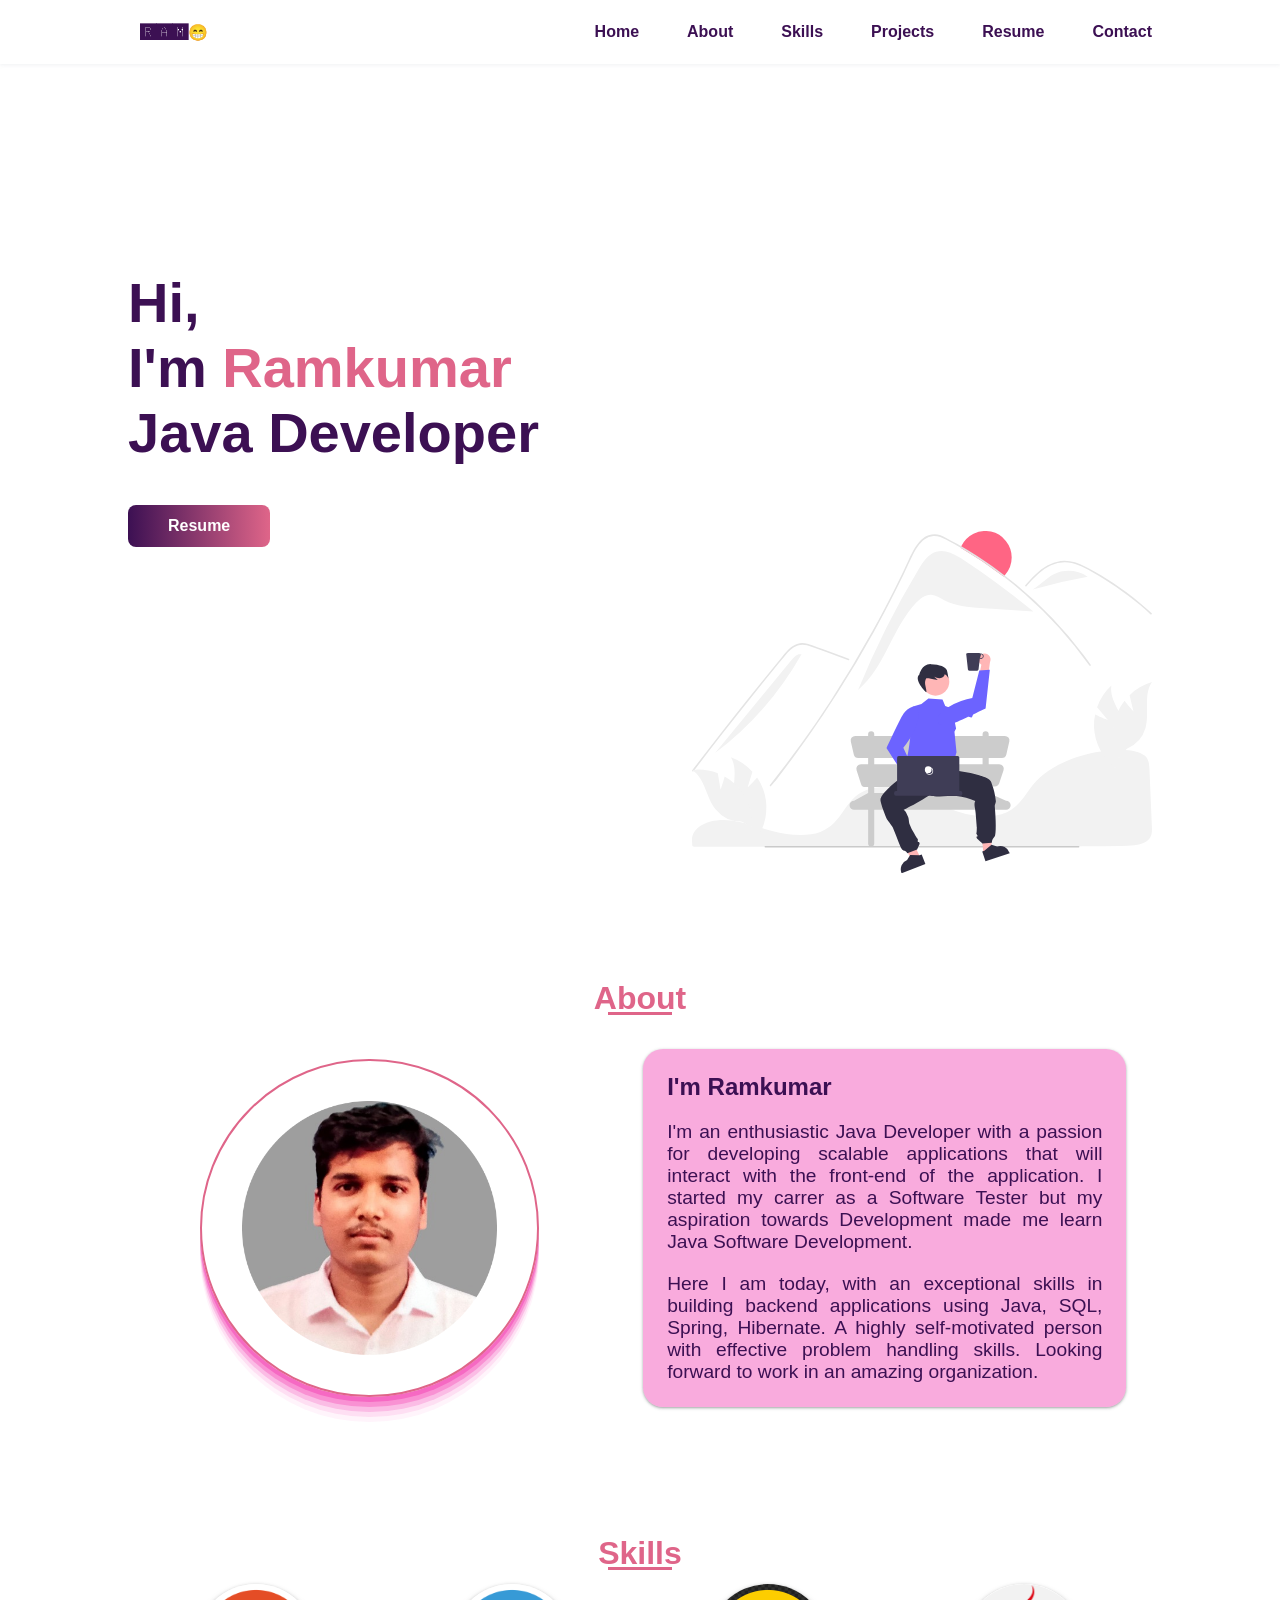
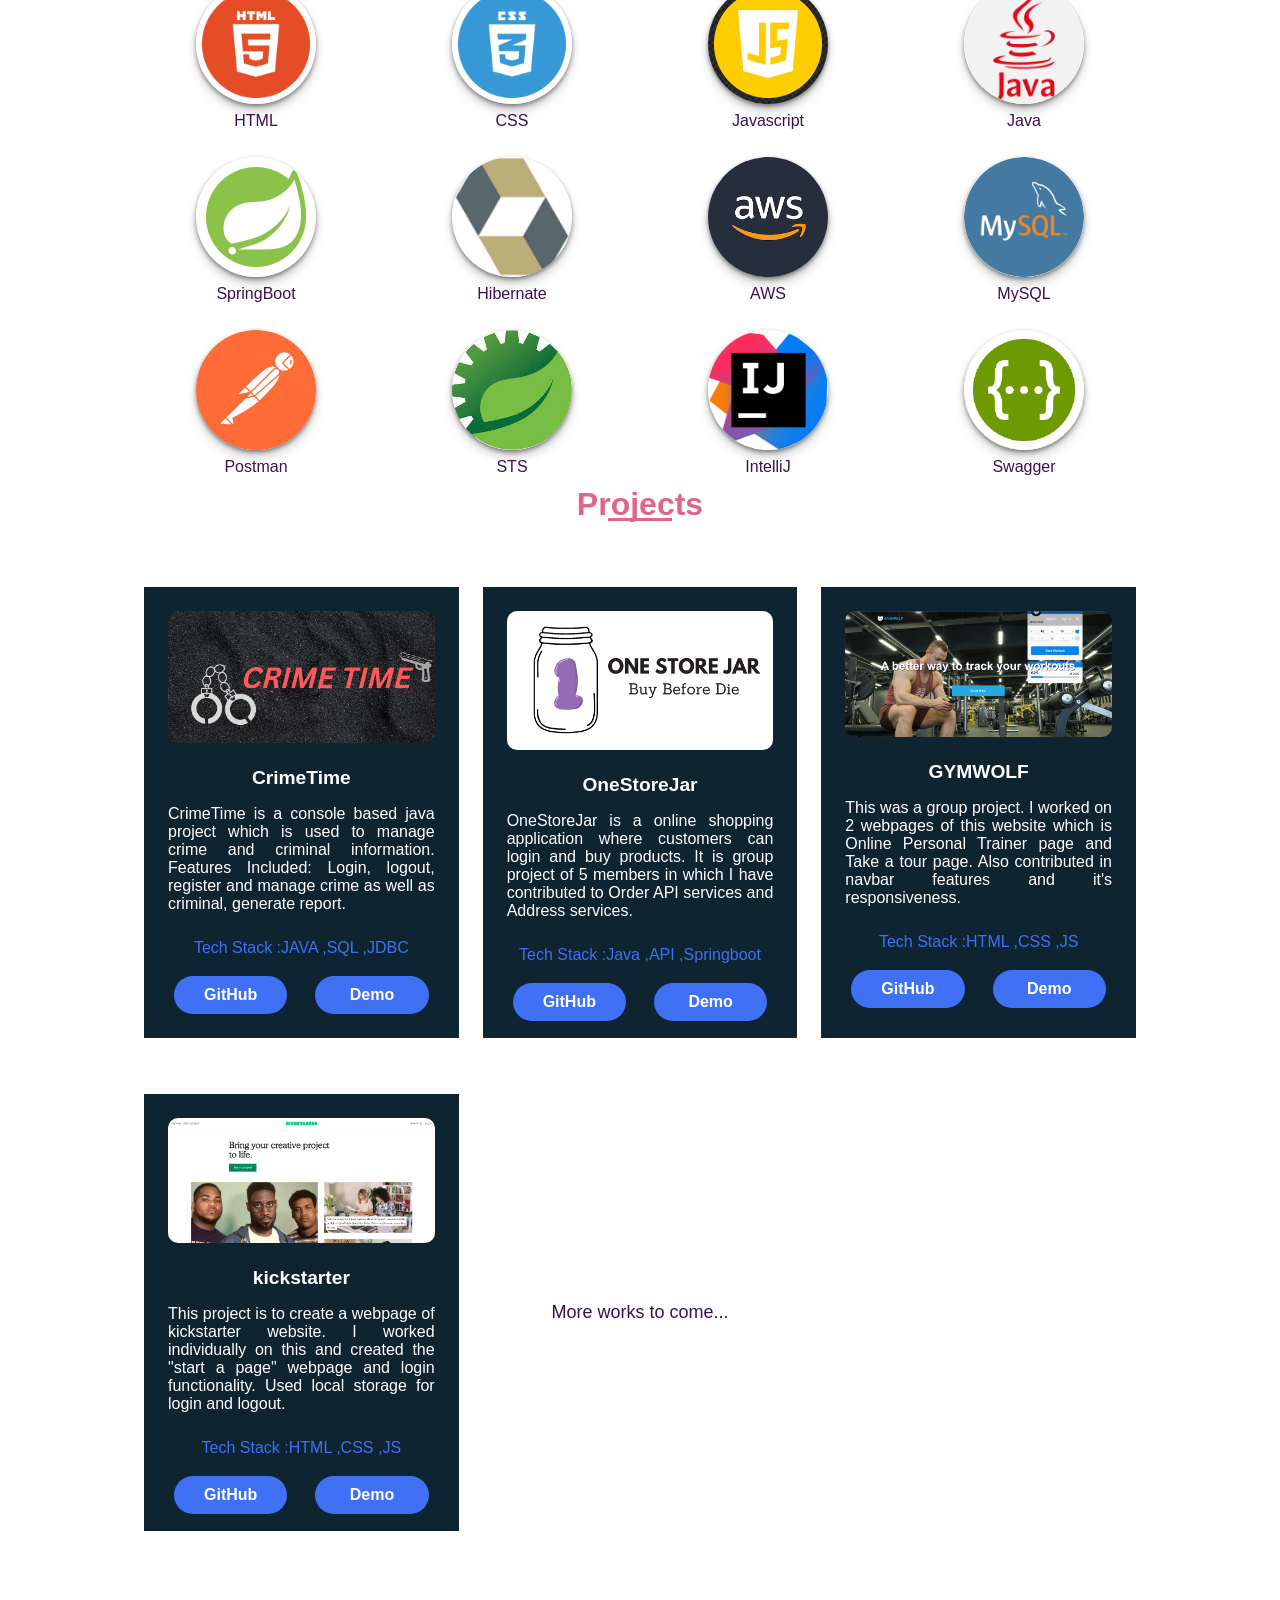
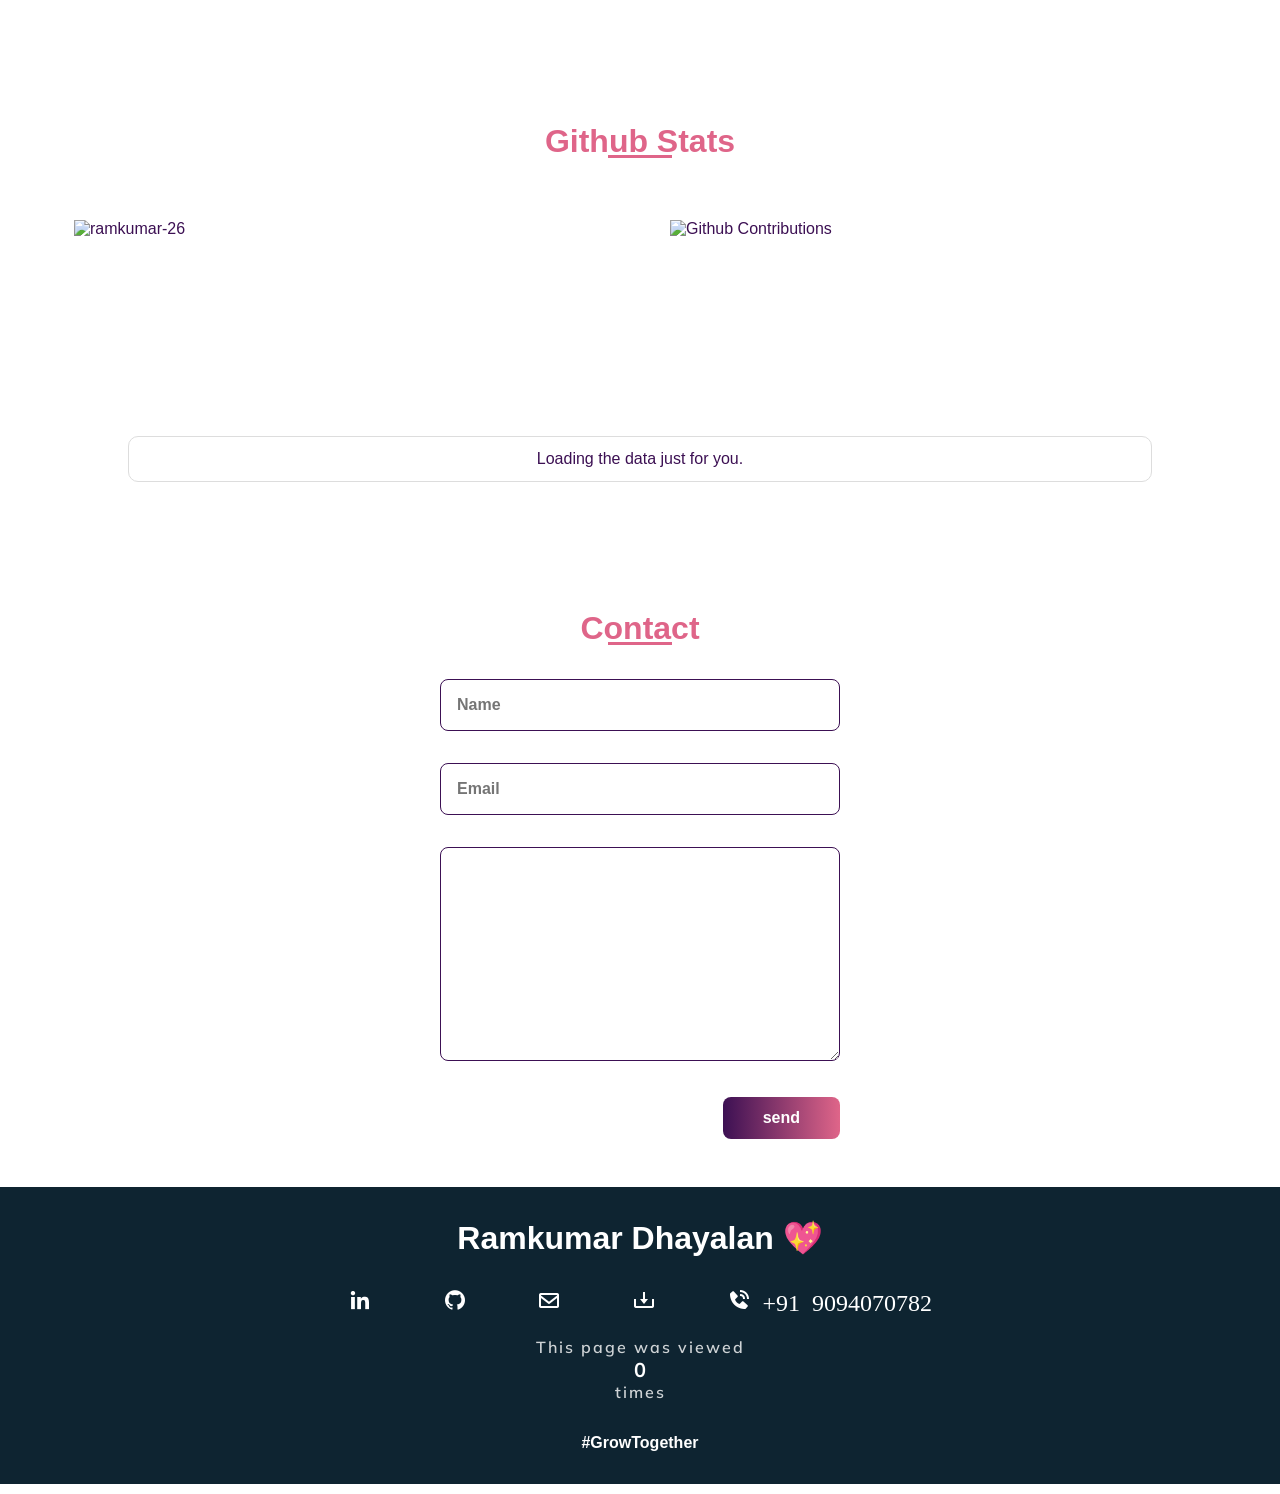
==== commit fdc71b7e: "added indexing" ====
--- a/index.html
+++ b/index.html
@@ -411,7 +411,7 @@
 
                 <div class="project_card" id="more-projects">
                    
-                    <p>More work to come</p>
+                    <p>More works to come...</p>
                     
                 </div>
         </section>
--- a/CSS/styles.css
+++ b/CSS/styles.css
@@ -358,7 +358,7 @@
     justify-content: space-around;
     box-shadow: rgba(0, 0, 0, 0.4) 0px 2px 4px, rgba(0, 0, 0, 0.3) 0px 7px 13px -3px, rgba(0, 0, 0, 0.2) 0px -3px 0px inset;
     border-radius: 50%;
-    margin-top: -20px;
+    margin-top: 30px;
     
 }
 
@@ -607,6 +607,10 @@
         margin-inline: auto;
     }
 
+    .skills-images{
+        margin-top: -20px;
+    }
+
     .project_container .project_card {
        border-radius: 0;
        position: relative;
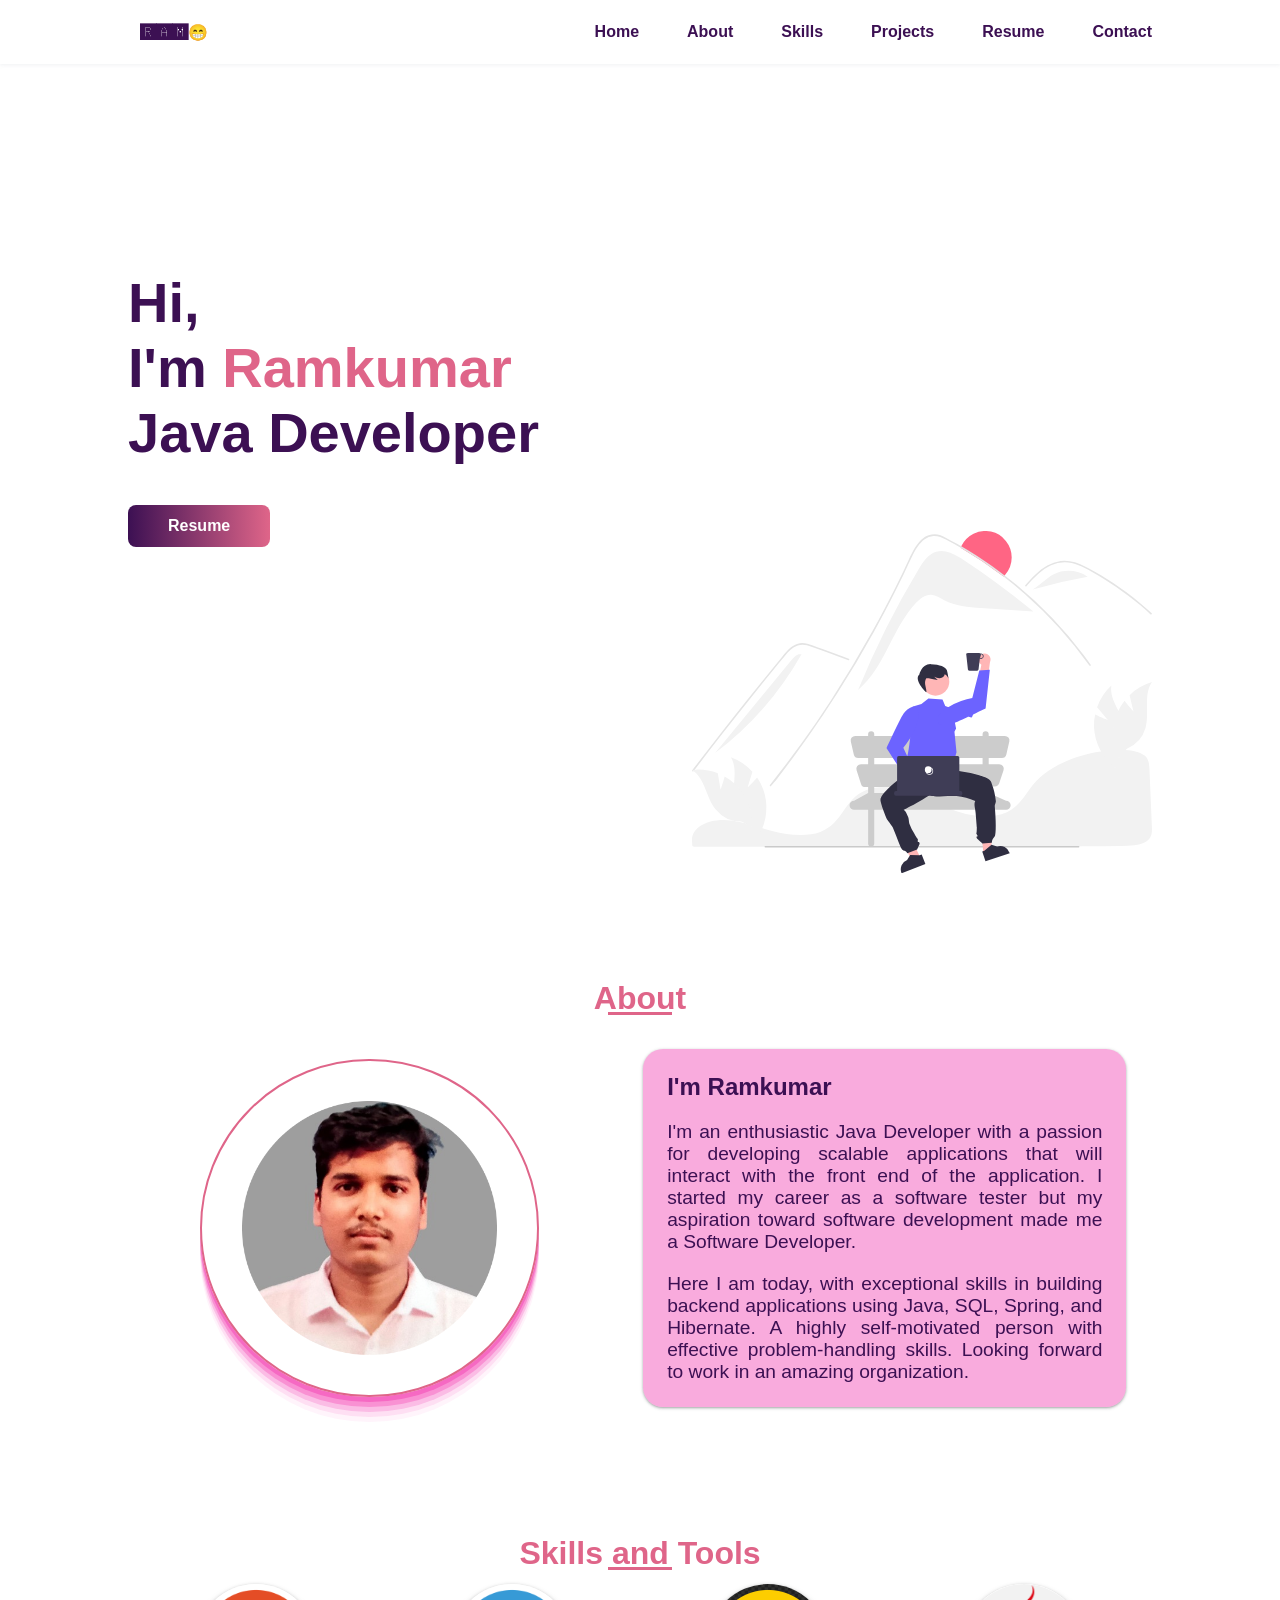
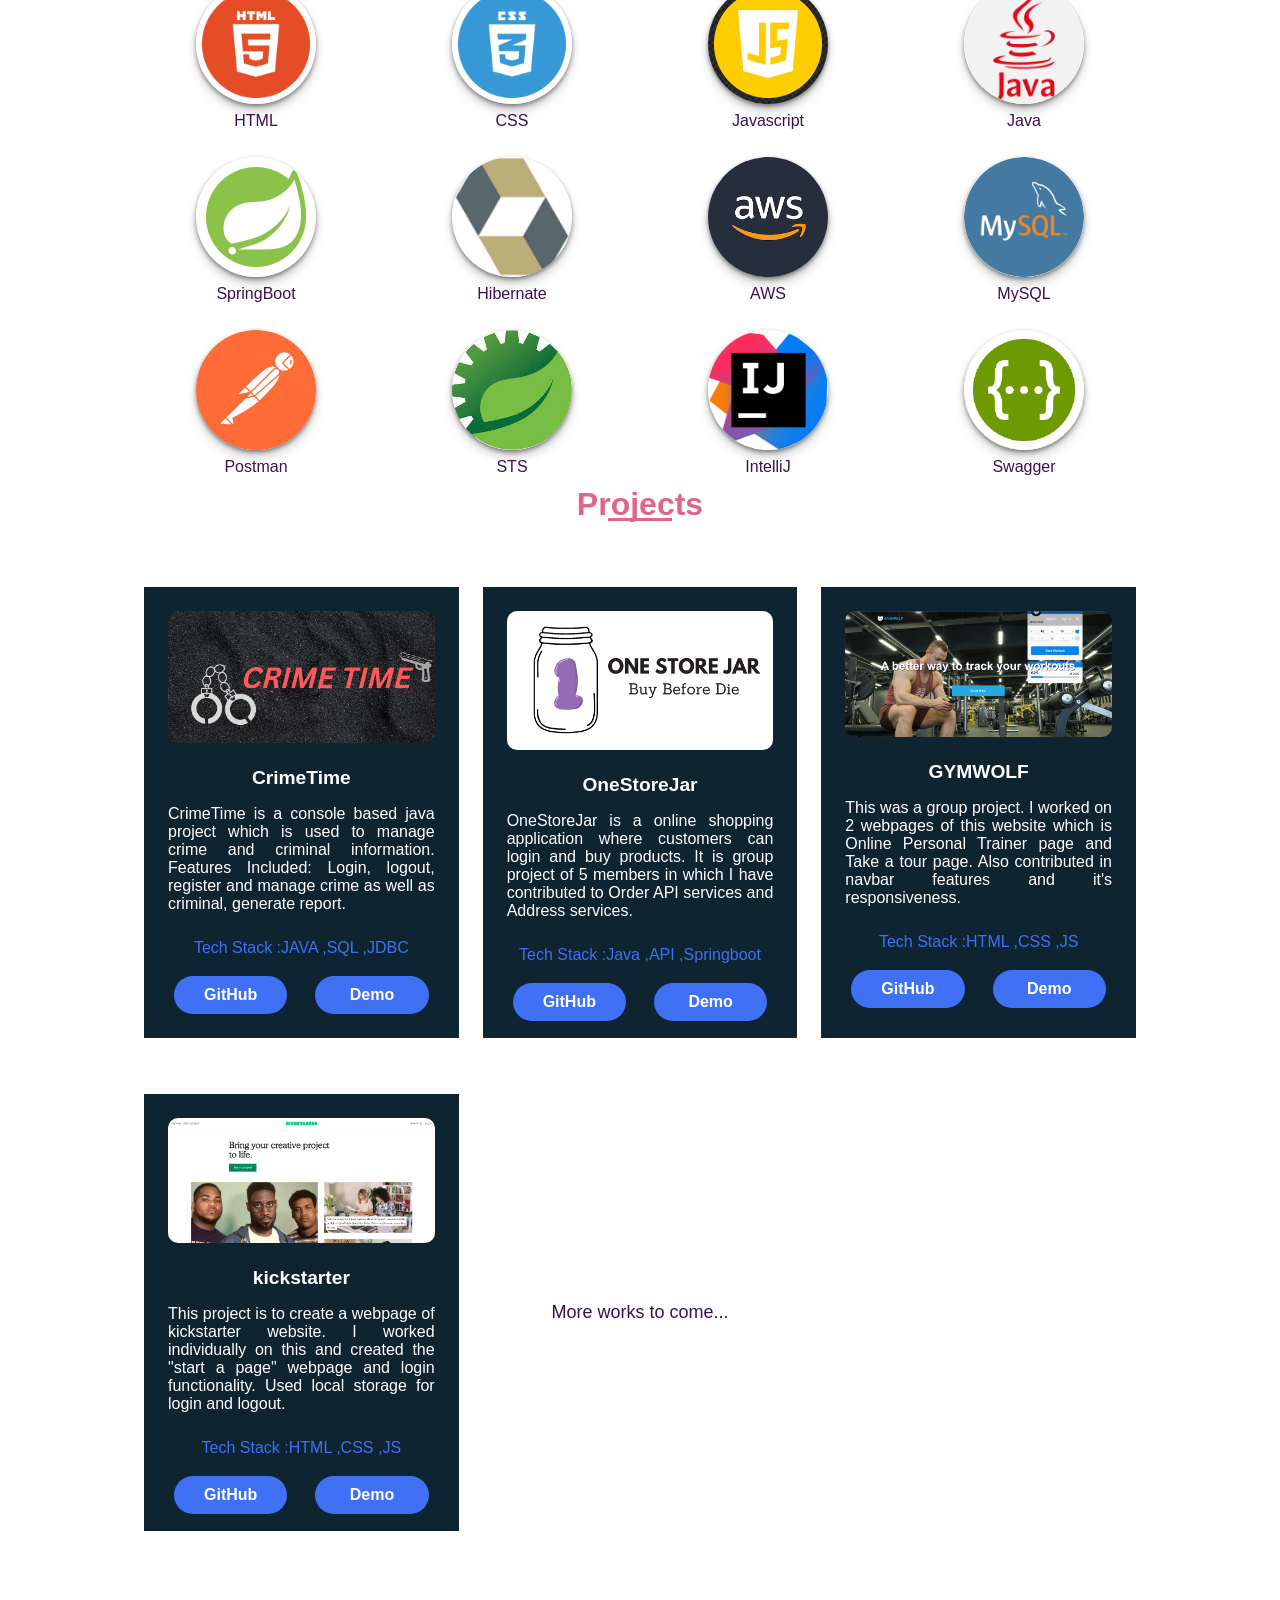
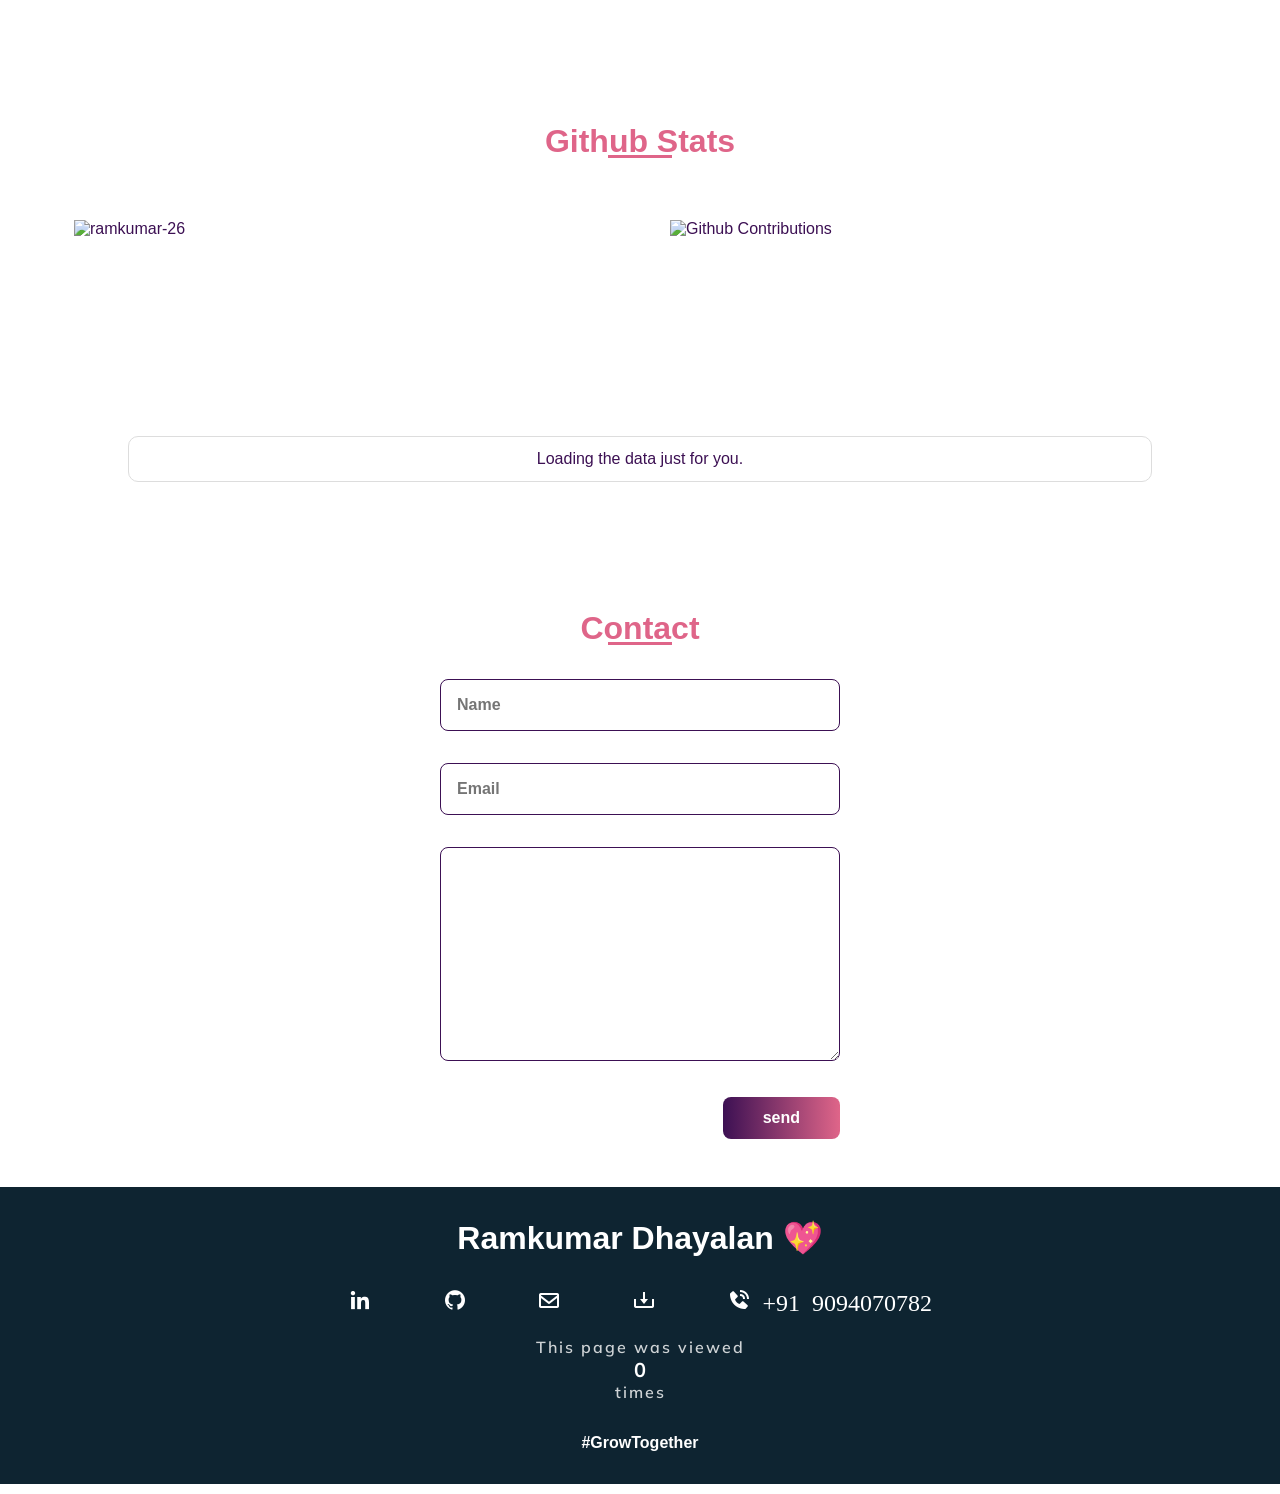
==== commit 6cb34b36: "added tools" ====
--- a/index.html
+++ b/index.html
@@ -190,14 +190,10 @@
                         I'm Ramkumar
                     </h2>
                     <p class="about_text" data-aos="fade-down">
-                        I'm an enthusiastic Java Developer with a passion for developing scalable applications that will
-                        interact with the front-end of the application. I started my carrer as a Software Tester but my
-                        aspiration towards Development made me learn Java Software Development.
+                        I'm an enthusiastic Java Developer with a passion for developing scalable applications that will interact with the front end of the application. I started my career as a software tester but my aspiration toward software development made me a Software Developer.
                     </p>
                     <p class="about_text" data-aos="fade-down">
-                        Here I am today, with an exceptional skills in building backend applications using Java, SQL, Spring, Hibernate. 
-                        A highly self-motivated person with effective problem handling skills. Looking forward to
-                        work in an amazing organization.
+                        Here I am today, with exceptional skills in building backend applications using Java, SQL, Spring, and Hibernate. A highly self-motivated person with effective problem-handling skills. Looking forward to work in an amazing organization.
                     </p>
                 </div>
             </div>
@@ -207,7 +203,7 @@
         <!--Skills section-->
         <section class="skills section" id="skills">
             <h2 class="section_title" data-aos="fade-down">
-                Skills
+                Skills and Tools
             </h2>
             <div class="skills_container bd_grid">
                 <div class="skills-content">
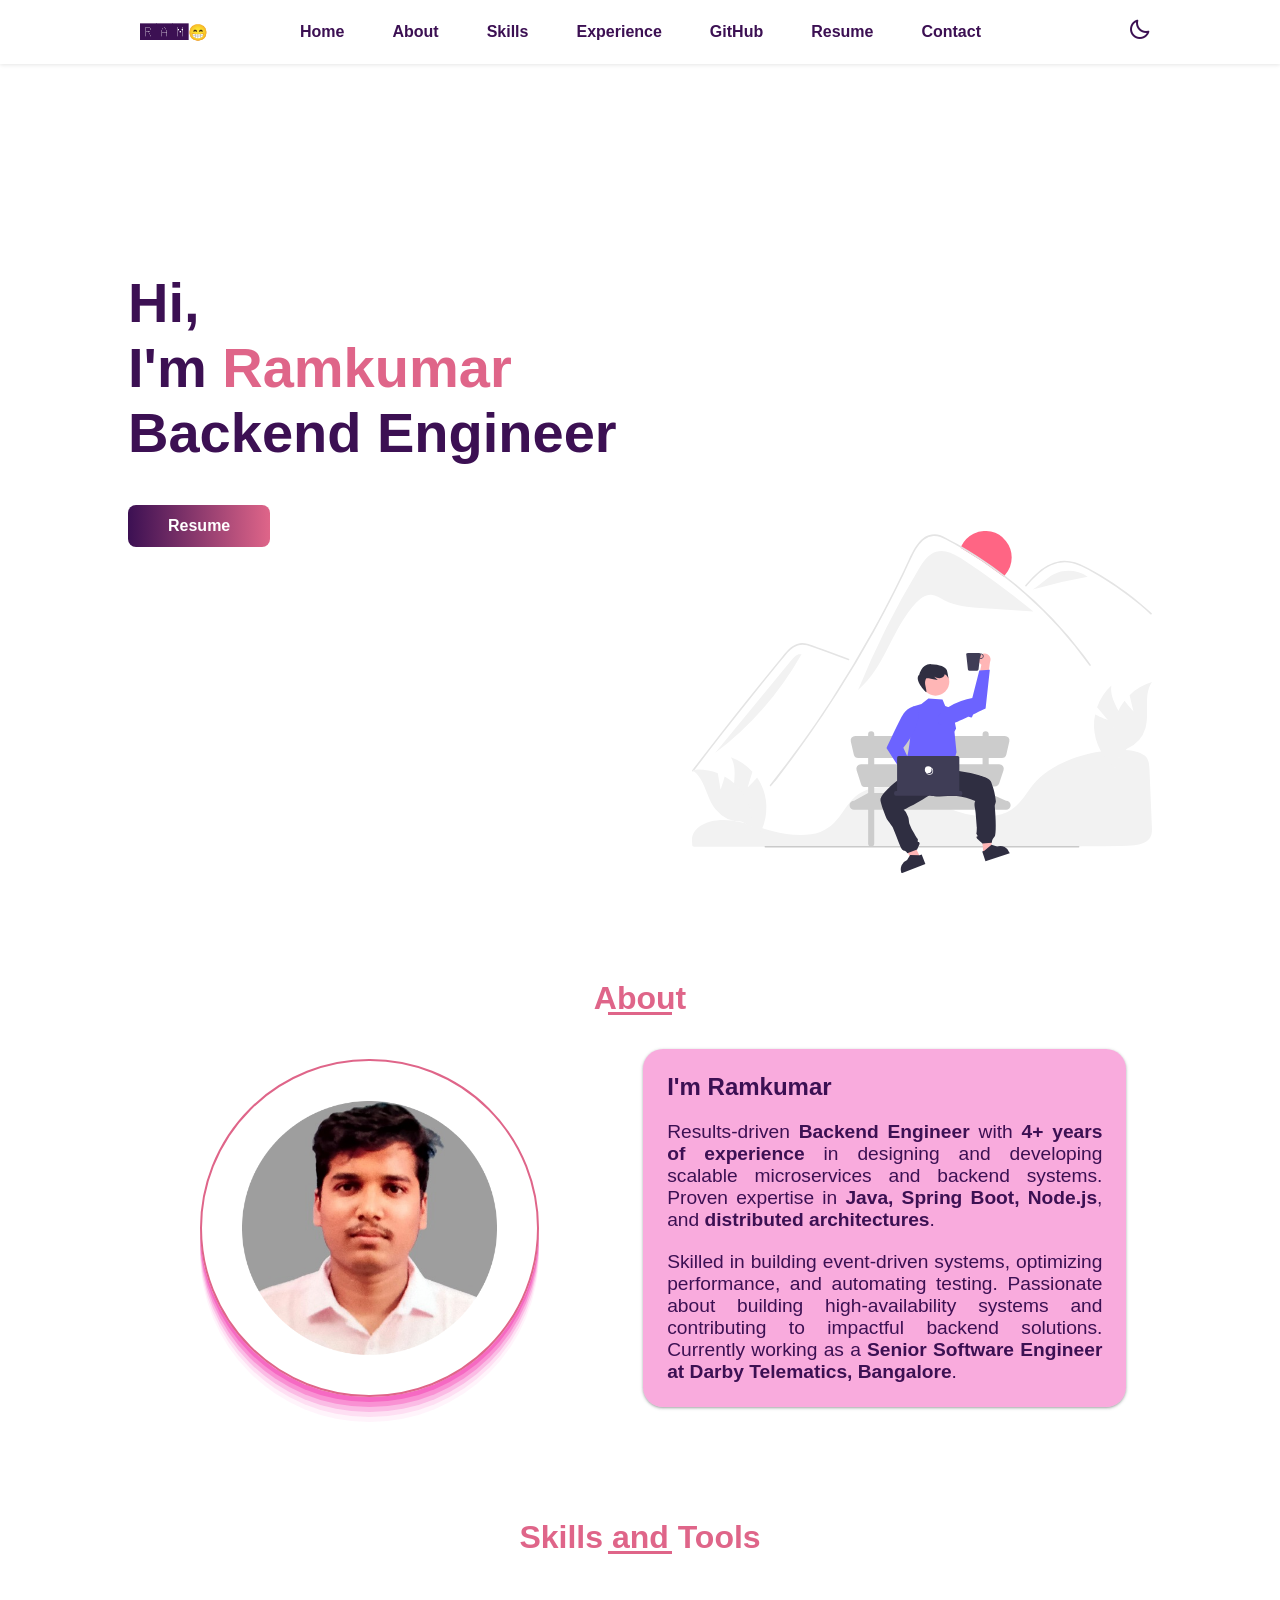
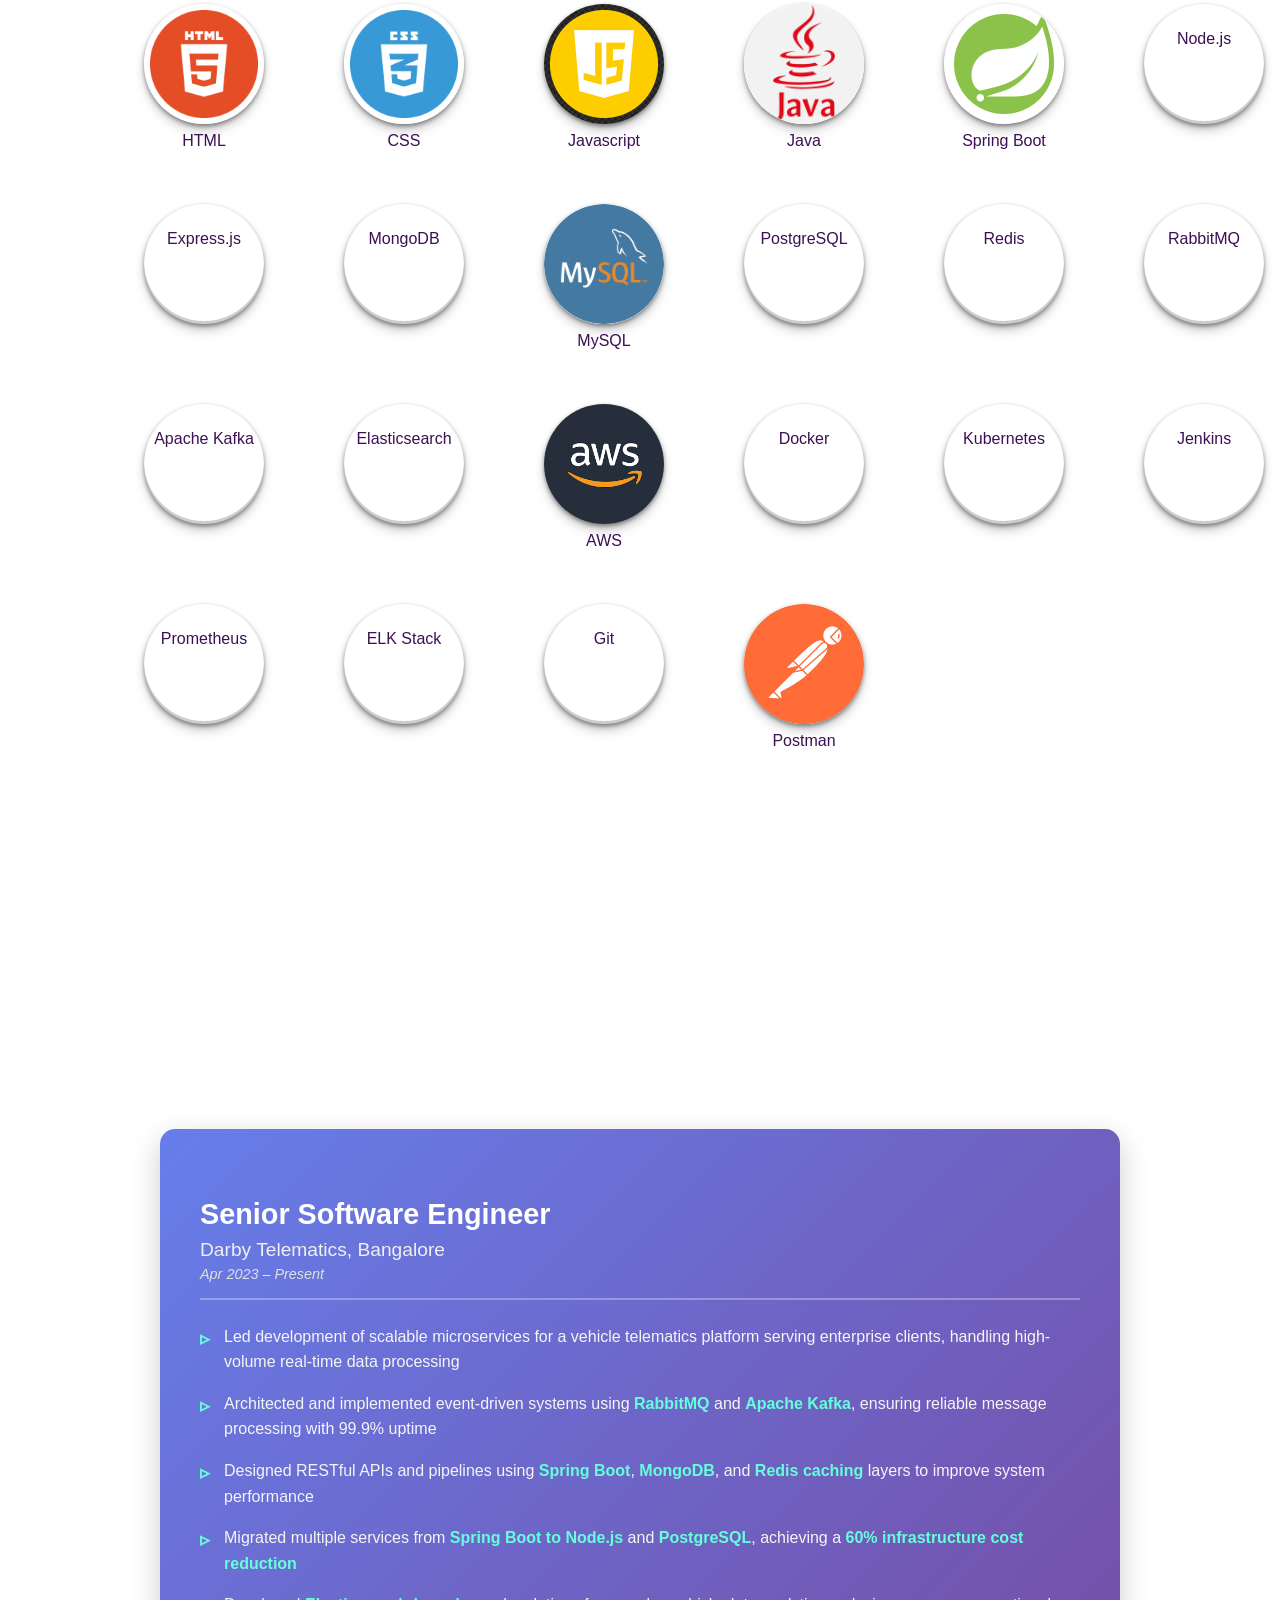
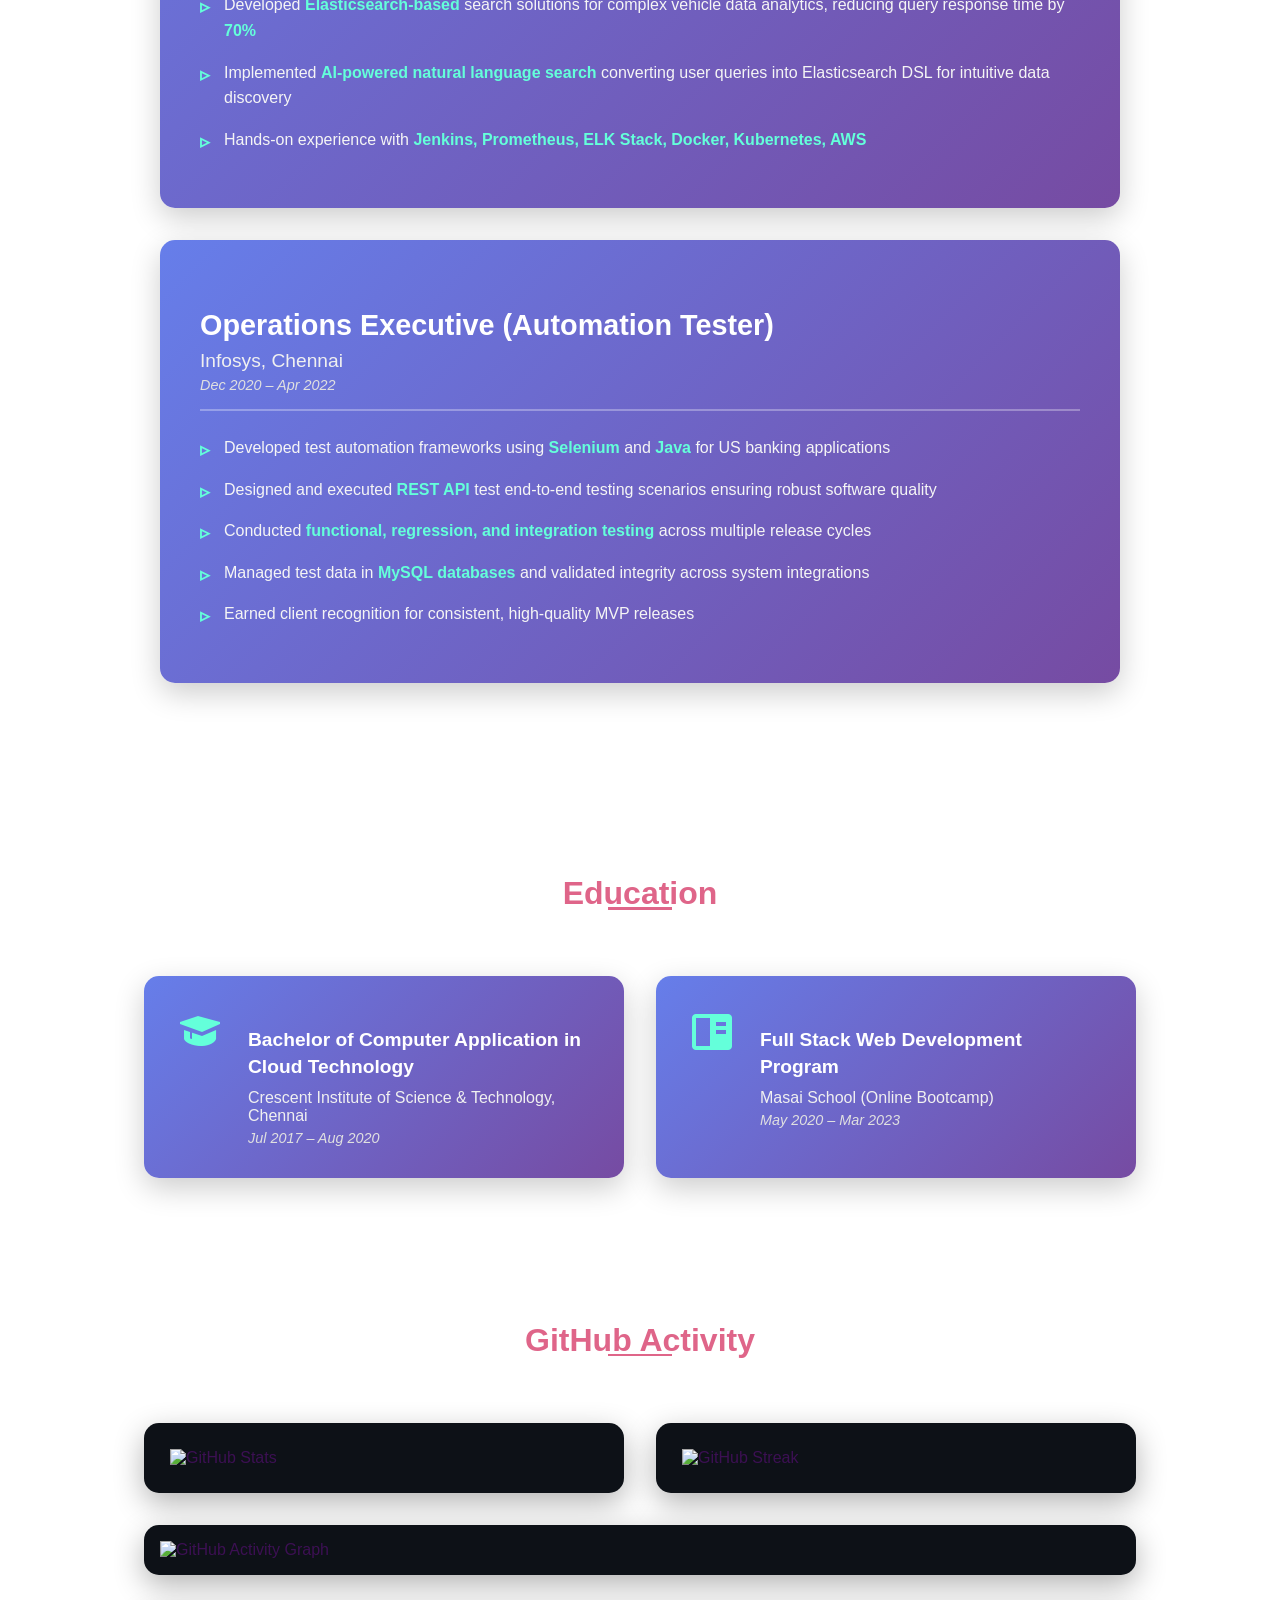
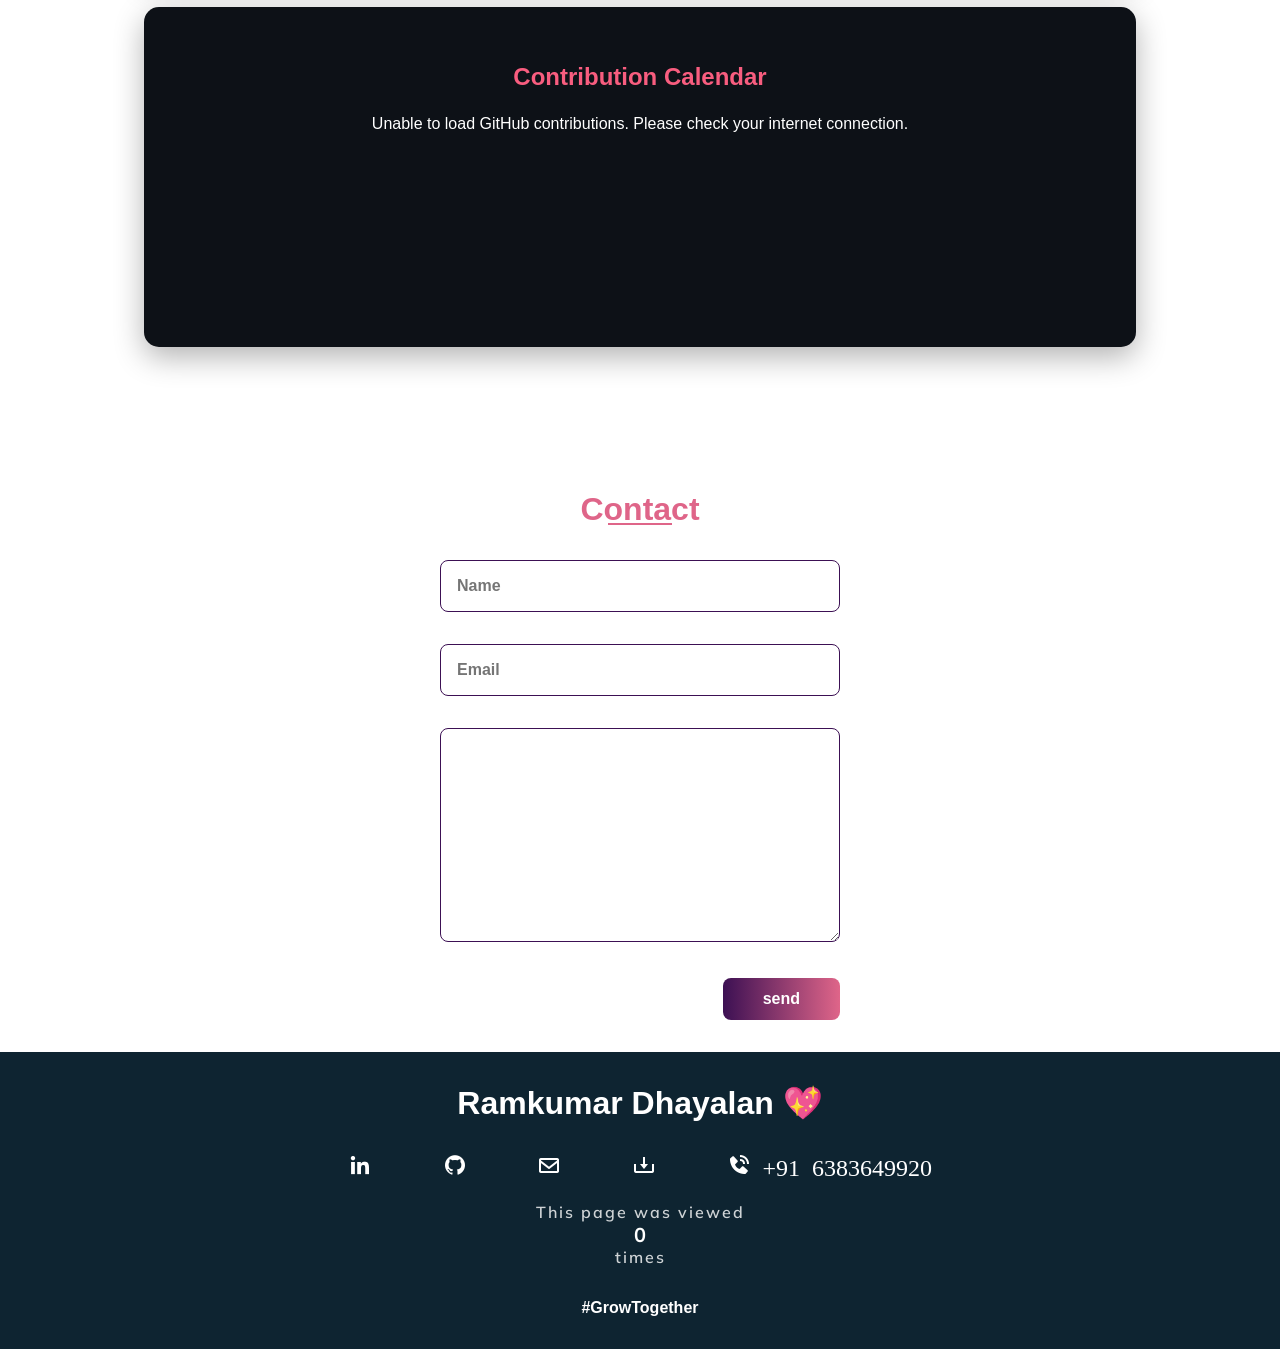
==== commit bc459ef7: "Updated" ====
--- a/index.html
+++ b/index.html
@@ -10,7 +10,7 @@
     <link rel="stylesheet" href="https://cdn.jsdelivr.net/npm/boxicons@latest/css/boxicons.min.css">
     <link rel="stylesheet" href="https://unpkg.com/boxicons@latest/css/boxicons.min.css">
     <link href="https://unpkg.com/aos@2.3.1/dist/aos.css" rel="stylesheet">
-    <link rel="stylesheet" href="./CSS/calender.css" />
+    <link rel="stylesheet" href="https://unpkg.com/github-calendar@latest/dist/github-calendar-responsive.css"/>
     <link rel="stylesheet" href="https://cdnjs.cloudflare.com/ajax/libs/animate.css/4.1.1/animate.min.css" />
 
 
@@ -38,10 +38,13 @@
                         <a href="#skills" class="nav_link active">Skills</a>
                     </li>
                     <li class="nav_items">
-                        <a href="#projects" class="nav_link active">Projects</a>
-                    </li>
-                    <li class="nav_items">
-                        <a href="https://drive.google.com/file/d/1s1_5Y3r1VXOaGAw83fYjHfq0h2g8M3yX/view" class="nav_link active">Resume</a>
+                        <a href="#experience" class="nav_link active">Experience</a>
+                    </li>
+                    <li class="nav_items">
+                        <a href="#github" class="nav_link active">GitHub</a>
+                    </li>
+                    <li class="nav_items">
+                        <a href="./Files/RAMKUMAR_D_BACKEND_ENGINEER.pdf" target="_blank" class="nav_link active">Resume</a>
                     </li>
                     <li class="nav_items">
                         <a href="#contact" class="nav_link active">Contact</a>
@@ -50,6 +53,10 @@
             </div>
             <div class="nav_toggle" id="nav_toggle">
                 <i class='bx bx-menu-alt-right'></i>
+            </div>
+            
+            <div class="theme_toggle" id="theme_toggle">
+                <i class='bx bx-moon' id="theme_icon"></i>
             </div>
 
         </nav>
@@ -62,13 +69,13 @@
                 <h1 class="home_title">
                     Hi, <br />I'm <span class="home_title_color">
                         Ramkumar
-                    </span><br /> Java Developer
+                    </span><br /> Backend Engineer
                 </h1>
-                <a href="https://drive.google.com/file/d/1s1_5Y3r1VXOaGAw83fYjHfq0h2g8M3yX/view?usp=sharing"
+                <a href="./Files/RAMKUMAR_D_BACKEND_ENGINEER.pdf"
                     target="_blank" class="button"> Resume </a>
             </div>
             <div class="home_social">
-                <a href="https://www.linkedin.com/in/connect-with-ramkumar/" target="_blank"  class="home_social_icon" data-aos="fade-down" data-aos-delay="150">
+                <a href="https://www.linkedin.com/in/connect-ramkumar/" target="_blank"  class="home_social_icon" data-aos="fade-down" data-aos-delay="150">
                     <i class='bx bxl-linkedin'></i>
                 </a>
                 <a href="https://github.com/ramkumar-26" class="home_social_icon" target="_blank" data-aos="fade-down" data-aos-delay="200">
@@ -190,10 +197,10 @@
                         I'm Ramkumar
                     </h2>
                     <p class="about_text" data-aos="fade-down">
-                        I'm an enthusiastic Java Developer with a passion for developing scalable applications that will interact with the front end of the application. I started my career as a software tester but my aspiration toward software development made me a Software Developer.
+                        Results-driven <strong>Backend Engineer</strong> with <strong>4+ years of experience</strong> in designing and developing scalable microservices and backend systems. Proven expertise in <strong>Java, Spring Boot, Node.js</strong>, and <strong>distributed architectures</strong>.
                     </p>
                     <p class="about_text" data-aos="fade-down">
-                        Here I am today, with exceptional skills in building backend applications using Java, SQL, Spring, and Hibernate. A highly self-motivated person with effective problem-handling skills. Looking forward to work in an amazing organization.
+                        Skilled in building event-driven systems, optimizing performance, and automating testing. Passionate about building high-availability systems and contributing to impactful backend solutions. Currently working as a <strong>Senior Software Engineer at Darby Telematics, Bangalore</strong>.
                     </p>
                 </div>
             </div>
@@ -232,18 +239,22 @@
 
                         <div class="skills-images" data-aos="fade-down" data-aos-delay="50">
                             <img src="./Images/skills/spring_round.png" alt="">
-                            <p class="skill-name">SpringBoot</p>
-                        </div>
-
-
-                        <div class="skills-images" data-aos="fade-down" data-aos-delay="50">
-                            <img src="./Images/skills/hibernate.png" alt="" >
-                            <p class="skill-name">Hibernate</p>
-                        </div>
-
-                        <div class="skills-images" data-aos="fade-down" data-aos-delay="50">
-                            <img src="./Images/skills/aws.png" alt="" >
-                            <p class="skill-name">AWS</p>
+                            <p class="skill-name">Spring Boot</p>
+                        </div>
+
+                        <div class="skills-images" data-aos="fade-down" data-aos-delay="50">
+                            <img src="https://cdn.jsdelivr.net/gh/devicons/devicon/icons/nodejs/nodejs-original.svg" alt="">
+                            <p class="skill-name">Node.js</p>
+                        </div>
+
+                        <div class="skills-images" data-aos="fade-down" data-aos-delay="50">
+                            <img src="https://cdn.jsdelivr.net/gh/devicons/devicon/icons/express/express-original.svg" alt="" style="filter: invert(1);">
+                            <p class="skill-name">Express.js</p>
+                        </div>
+
+                        <div class="skills-images" data-aos="fade-down" data-aos-delay="50">
+                            <img src="https://cdn.jsdelivr.net/gh/devicons/devicon/icons/mongodb/mongodb-original.svg" alt="">
+                            <p class="skill-name">MongoDB</p>
                         </div>
 
                         <div class="skills-images" data-aos="fade-down" data-aos-delay="50">
@@ -252,202 +263,176 @@
                         </div>
 
                         <div class="skills-images" data-aos="fade-down" data-aos-delay="50">
+                            <img src="https://cdn.jsdelivr.net/gh/devicons/devicon/icons/postgresql/postgresql-original.svg" alt="">
+                            <p class="skill-name">PostgreSQL</p>
+                        </div>
+
+                        <div class="skills-images" data-aos="fade-down" data-aos-delay="50">
+                            <img src="https://cdn.jsdelivr.net/gh/devicons/devicon/icons/redis/redis-original.svg" alt="">
+                            <p class="skill-name">Redis</p>
+                        </div>
+
+                        <div class="skills-images" data-aos="fade-down" data-aos-delay="50">
+                            <img src="https://www.vectorlogo.zone/logos/rabbitmq/rabbitmq-icon.svg" alt="">
+                            <p class="skill-name">RabbitMQ</p>
+                        </div>
+
+                        <div class="skills-images" data-aos="fade-down" data-aos-delay="50">
+                            <img src="https://www.vectorlogo.zone/logos/apache_kafka/apache_kafka-icon.svg" alt="">
+                            <p class="skill-name">Apache Kafka</p>
+                        </div>
+
+                        <div class="skills-images" data-aos="fade-down" data-aos-delay="50">
+                            <img src="https://www.vectorlogo.zone/logos/elastic/elastic-icon.svg" alt="">
+                            <p class="skill-name">Elasticsearch</p>
+                        </div>
+
+                        <div class="skills-images" data-aos="fade-down" data-aos-delay="50">
+                            <img src="./Images/skills/aws.png" alt="">
+                            <p class="skill-name">AWS</p>
+                        </div>
+
+                        <div class="skills-images" data-aos="fade-down" data-aos-delay="50">
+                            <img src="https://cdn.jsdelivr.net/gh/devicons/devicon/icons/docker/docker-original.svg" alt="">
+                            <p class="skill-name">Docker</p>
+                        </div>
+
+                        <div class="skills-images" data-aos="fade-down" data-aos-delay="50">
+                            <img src="https://cdn.jsdelivr.net/gh/devicons/devicon/icons/kubernetes/kubernetes-plain.svg" alt="">
+                            <p class="skill-name">Kubernetes</p>
+                        </div>
+
+                        <div class="skills-images" data-aos="fade-down" data-aos-delay="50">
+                            <img src="https://cdn.jsdelivr.net/gh/devicons/devicon/icons/jenkins/jenkins-original.svg" alt="">
+                            <p class="skill-name">Jenkins</p>
+                        </div>
+
+                        <div class="skills-images" data-aos="fade-down" data-aos-delay="50">
+                            <img src="https://www.vectorlogo.zone/logos/prometheusio/prometheusio-icon.svg" alt="">
+                            <p class="skill-name">Prometheus</p>
+                        </div>
+
+                        <div class="skills-images" data-aos="fade-down" data-aos-delay="50">
+                            <img src="https://www.vectorlogo.zone/logos/elasticco_kibana/elasticco_kibana-icon.svg" alt="">
+                            <p class="skill-name">ELK Stack</p>
+                        </div>
+
+                        <div class="skills-images" data-aos="fade-down" data-aos-delay="50">
+                            <img src="https://cdn.jsdelivr.net/gh/devicons/devicon/icons/git/git-original.svg" alt="">
+                            <p class="skill-name">Git</p>
+                        </div>
+
+                        <div class="skills-images" data-aos="fade-down" data-aos-delay="50">
                             <img src="./Images/skills/postman_round.jpg" alt="">
                             <p class="skill-name">Postman</p>
                         </div>
-
-                        <div class="skills-images" data-aos="fade-down" data-aos-delay="50">
-                            <img src="./Images/skills/sts_round.jpeg" alt="">
-                            <p class="skill-name">STS</p>
-                        </div>
-
-                        <div class="skills-images" data-aos="fade-down" data-aos-delay="50">
-                            <img src="./Images/skills/IntelliJ_round.png" alt="">
-                            <p class="skill-name">IntelliJ</p>
-                        </div>
-
-                        <div class="skills-images" data-aos="fade-down" data-aos-delay="50">
-                            
-                                <img src="./Images/skills/Swagger_round.png" alt="">
-                           
-                            
-                            <p class="skill-name">Swagger</p>
-                        </div>
-                    </div>
-                </div>
-            </div>
-        </section>
-        <!--Work section-->
-        <section class="project section " id="projects">
-            <h2 class="section_title" data-aos="fade-down">Projects</h2>
-            <div class="project_container bd_grid">
-                <!-- project 1 -->
-                <div class="project_card grid-col-span-2">
-                    <div class="project_img">
-                        <img src="./Images/project1.png" alt="">
-                    </div>
-                    <div class="project_detail">
-                        <p class="project_title">CrimeTime</p>
-                        <p class="project_desc">CrimeTime is a console based java project  which is used to manage
-                            crime and criminal information. Features Included: Login, logout, register and manage crime as well as criminal,
-                            generate report. 
-                        </p>
-                    </div>
-                    <div class="project_tech-stack">
-                        <div class="flex justify-center">
-                            <p class="font-600 text-[.8rem]">Tech Stack :</p>
-                            <p class="font-500 text-[.8rem] ">JAVA , </p>
-                            <p class="font-500 text-[.8rem] ">SQL , </p>
-                            <p class="font-500 text-[.8rem] ">JDBC </p>
-                        </div>
-                    </div>
-                    <div class="project_links flex">
-                        <a href="https://github.com/ramkumar-26/determined-squirrel-6475" target="_blank">
-                            <div>
-                                <p>GitHub</p>
-                            </div>
-                        </a>
-                        <a href="https://drive.google.com/file/d/1BCmDCNCvvSE_ZTvn2CJjgHg55vNFIALZ/view?usp=share_link" target="_blank">
-                            Demo
-                        </a>
-                    </div>
-                </div>
-                <!--project 2 -->
-                <div class="project_card">
-                    <div class="project_img">
-                        <img src="./Images/project2.png" alt="">
-                    </div>
-                    <div class="project_detail">
-                        <p class="project_title">OneStoreJar</p>
-                        <p class="project_desc">OneStoreJar is a online shopping application where customers can login and buy products.
-                            It is group project of 5 members in which I have contributed to Order API services and Address services.
-                        </p>
-                    </div>
-                    <div class="project_tech-stack">
-                        <div class="flex justify-center">
-                            <p class="font-600 text-[.8rem]">Tech Stack :</p>
-                            <p class="font-500 text-[.8rem] ">Java , </p>
-                            <p class="font-500 text-[.8rem] ">API , </p>
-                            <p class="font-500 text-[.8rem] ">Springboot </p>
-                        </div>
-                    </div>
-                    <div class="project_links flex">
-                        <a href="https://github.com/GaneshGanta/charming-current-7669" target="_blank">
-                            <div>
-                                <p>GitHub</p>
-                            </div>
-                        </a>
-                        <a href="https://drive.google.com/file/d/1ZhFPyyru2Iynmsw-PCy_99UNw6zd112P/view?usp=sharing" target="_blank">
-                            Demo
-                        </a>
-                    </div>
-                </div>
-
-                <!-- project 3 -->
-                <div class="project_card">
-                    <div class="project_img">
-                        <img src="./Images/project3.png" alt="">
-                    </div>
-                    <div class="project_detail">
-                        <p class="project_title">GYMWOLF</p>
-                        <p class="project_desc">This was a group project. I worked on 2 webpages of this website which is Online Personal
-                            Trainer page and Take a tour page. Also contributed in navbar features and it's responsiveness.</p>
-                    </div>
-                    <div class="project_tech-stack">
-                        <div class="flex justify-center">
-                            <p class="font-600 text-[.8rem]">Tech Stack :</p>
-                            <p class="font-500 text-[.8rem] ">HTML , </p>
-                            <p class="font-500 text-[.8rem] ">CSS , </p>
-                            <p class="font-500 text-[.8rem] ">JS </p>
-                        </div>
-                    </div>
-                    <div class="project_links flex">
-                        <a href="https://github.com/LV-23/envious-cactus-6437" target="_blank">
-                            <div>
-                                <p>GitHub</p>
-                            </div>
-                        </a>
-                        <a href="https://envious-cactus-6437.netlify.app/" target="_blank">
-                            Demo
-                        </a>
-                    </div>
-                </div>
-
-                <!-- project 4 -->
-                <div class="project_card">
-                    <div class="project_img">
-                        <img src="./Images/project4.png" alt="">
-                    </div>
-                    <div class="project_detail">
-                        <p class="project_title">kickstarter</p>
-                        <p class="project_desc">This project is to create a webpage of kickstarter website. I worked individually
-                            on this and created the "start a page" webpage and login functionality. Used local storage for login and 
-                            logout.
-                        </p>
-                    </div>
-                    <div class="project_tech-stack">
-                        <div class="flex justify-center">
-                            <p class="font-600 text-[.8rem]">Tech Stack :</p>
-                            <p class="font-500 text-[.8rem] ">HTML , </p>
-                            <p class="font-500 text-[.8rem] ">CSS , </p>
-                            <p class="font-500 text-[.8rem] ">JS </p>
-                        </div>
-                    </div>
-                    <div class="project_links flex">
-                        <a href="https://github.com/ramkumar-26/organic-pets-4780" target="_blank">
-                            <div>
-                                <p>GitHub</p>
-                            </div>
-                        </a>
-                        <a href="https://brilliant-taiyaki-c5f2d7.netlify.app/" target="_blank">
-                            Demo
-                        </a>
-                    </div>
-                </div>
-
-                <div class="project_card" id="more-projects">
-                   
-                    <p>More works to come...</p>
-                    
-                </div>
+                    </div>
+                </div>
+            </div>
+        </section>
+
+        <!--Experience section-->
+        <section class="experience section" id="experience">
+            <h2 class="section_title" data-aos="fade-down">Work Experience</h2>
+            <div class="experience_container bd_grid">
+                
+                <!-- Experience 1 - Darby Telematics -->
+                <div class="experience_card" data-aos="fade-up" data-aos-delay="100">
+                    <div class="experience_header">
+                        <h3 class="experience_title">Senior Software Engineer</h3>
+                        <p class="experience_company">Darby Telematics, Bangalore</p>
+                        <p class="experience_date">Apr 2023 – Present</p>
+                    </div>
+                    <div class="experience_content">
+                        <ul class="experience_list">
+                            <li>Led development of scalable microservices for a vehicle telematics platform serving enterprise clients, handling high-volume real-time data processing</li>
+                            <li>Architected and implemented event-driven systems using <strong>RabbitMQ</strong> and <strong>Apache Kafka</strong>, ensuring reliable message processing with 99.9% uptime</li>
+                            <li>Designed RESTful APIs and pipelines using <strong>Spring Boot</strong>, <strong>MongoDB</strong>, and <strong>Redis caching</strong> layers to improve system performance</li>
+                            <li>Migrated multiple services from <strong>Spring Boot to Node.js</strong> and <strong>PostgreSQL</strong>, achieving a <strong>60% infrastructure cost reduction</strong></li>
+                            <li>Developed <strong>Elasticsearch-based</strong> search solutions for complex vehicle data analytics, reducing query response time by <strong>70%</strong></li>
+                            <li>Implemented <strong>AI-powered natural language search</strong> converting user queries into Elasticsearch DSL for intuitive data discovery</li>
+                            <li>Hands-on experience with <strong>Jenkins, Prometheus, ELK Stack, Docker, Kubernetes, AWS</strong></li>
+                        </ul>
+                    </div>
+                </div>
+
+                <!-- Experience 2 - Infosys -->
+                <div class="experience_card" data-aos="fade-up" data-aos-delay="200">
+                    <div class="experience_header">
+                        <h3 class="experience_title">Operations Executive (Automation Tester)</h3>
+                        <p class="experience_company">Infosys, Chennai</p>
+                        <p class="experience_date">Dec 2020 – Apr 2022</p>
+                    </div>
+                    <div class="experience_content">
+                        <ul class="experience_list">
+                            <li>Developed test automation frameworks using <strong>Selenium</strong> and <strong>Java</strong> for US banking applications</li>
+                            <li>Designed and executed <strong>REST API</strong> test end-to-end testing scenarios ensuring robust software quality</li>
+                            <li>Conducted <strong>functional, regression, and integration testing</strong> across multiple release cycles</li>
+                            <li>Managed test data in <strong>MySQL databases</strong> and validated integrity across system integrations</li>
+                            <li>Earned client recognition for consistent, high-quality MVP releases</li>
+                        </ul>
+                    </div>
+                </div>
+
+            </div>
+        </section>
+
+        <!--Education section-->
+        <section class="education section" id="education">
+            <h2 class="section_title" data-aos="fade-down">Education</h2>
+            <div class="education_container bd_grid">
+                
+                <div class="education_card" data-aos="fade-up" data-aos-delay="100">
+                    <div class="education_icon">
+                        <i class='bx bxs-graduation'></i>
+                    </div>
+                    <div class="education_content">
+                        <h3 class="education_title">Bachelor of Computer Application in Cloud Technology</h3>
+                        <p class="education_institution">Crescent Institute of Science & Technology, Chennai</p>
+                        <p class="education_date">Jul 2017 – Aug 2020</p>
+                    </div>
+                </div>
+
+                <div class="education_card" data-aos="fade-up" data-aos-delay="200">
+                    <div class="education_icon">
+                        <i class='bx bxs-book-content'></i>
+                    </div>
+                    <div class="education_content">
+                        <h3 class="education_title">Full Stack Web Development Program</h3>
+                        <p class="education_institution">Masai School (Online Bootcamp)</p>
+                        <p class="education_date">May 2020 – Mar 2023</p>
+                    </div>
+                </div>
+
+            </div>
         </section>
 
         <!-- Github stats -->
         <section class="github section" id="github">
-            <div id="github_stats">
-                <div class="stats_container">
-                    <h1 class="section_title" data-aos="fade-down">Github Stats</h1>
-                    <div class="github-stats-list">
-                        <div class="github-stat">
-                            <img data-aos="fade-down" data-aos-delay="100"
-                                src="https://github-readme-stats.vercel.app/api/top-langs?username=ramkumar-26&amp;show_icons=true&amp;theme=dark&amp;title_color=fb8d0e&amp;text_color=fcfcfc&amp;locale=en&amp;layout=compact"
-                                alt="ramkumar-26" height="275px" width="30%">
-                        </div>
-                        <div class="github-stat">
-                            <img data-aos="fade-down" data-aos-delay="100"
-                                src="https://github-readme-streak-stats.herokuapp.com/?user=ramkumar-26&amp;theme=highcontrast"
-                                alt="Github Contributions">
-                        </div>
-                        <div class="github-stat">
-                            <img data-aos="fade-down" data-aos-delay="100"
-                                src="https://github-readme-stats.vercel.app/api?username=ramkumar-26&amp;theme=highcontrast&amp;show_icons=true&amp;count_private=true"
-                                alt="Github Stats">
-                        </div>
-                        <div class="github-stat" id="most-lang">
-                            <img data-aos="fade-down" data-aos-delay="100"
-                                src="https://github-readme-activity-graph.cyclic.app/graph?username=ramkumar-26&theme=high-contrast	"
-                                alt="Github Graph">
-                        </div>
-                    </div>
-                </div>
-
-
-
-            </div>
-            <!-- Prepare a container for your calendar. -->
-            <div class="calendar">
-                <!-- Loading stuff -->
-                Loading the data just for you.
+            <h2 class="section_title" data-aos="fade-down">GitHub Activity</h2>
+            <div class="github_container bd_grid">
+                <div class="github-stats-grid">
+                    <div class="github-stat" data-aos="fade-up" data-aos-delay="100">
+                        <img src="https://github-readme-stats.vercel.app/api?username=ramkumar-26&show_icons=true&theme=radical&hide_border=true&bg_color=0D1117&title_color=F85D7F&icon_color=F8D866&count_private=true"
+                            alt="GitHub Stats">
+                    </div>
+                    <div class="github-stat" data-aos="fade-up" data-aos-delay="200">
+                        <img src="https://github-readme-streak-stats.herokuapp.com/?user=ramkumar-26&theme=radical&hide_border=true&background=0D1117&ring=F85D7F&fire=F8D866&currStreakLabel=F85D7F"
+                            alt="GitHub Streak">
+                    </div>
+                </div>
+                
+                <div class="github-stat-full" data-aos="fade-up" data-aos-delay="300">
+                    <img src="https://github-readme-activity-graph.vercel.app/graph?username=ramkumar-26&theme=react-dark&hide_border=true&area=true&bg_color=0D1117&color=F85D7F&line=F8D866&point=FFFFFF"
+                        alt="GitHub Activity Graph">
+                </div>
+
+                <div class="github-calendar-container" data-aos="fade-up" data-aos-delay="400">
+                    <h3 class="github-calendar-title">Contribution Calendar</h3>
+                    <div class="calendar">
+                        Loading GitHub contributions...
+                    </div>
+                </div>
             </div>
         </section>
 
@@ -477,7 +462,7 @@
             <p class="footer_title">Ramkumar Dhayalan &#128150; </p>
             <div class="footer_socials">
                 
-                <a href="https://www.linkedin.com/in/connect-with-ramkumar/" target="_blank" class="footer_social_icon">
+                <a href="https://www.linkedin.com/in/connect-ramkumar/" target="_blank" class="footer_social_icon">
                     <i class='bx bxl-linkedin'></i>
                 </a>
                 <a href="https://github.com/ramkumar-26" target="_blank" class="footer_social_icon">
@@ -486,11 +471,11 @@
                 <a href="mailto:ramkumar.ds26@gmail.com" target="_blank" class="footer_social_icon">
                     <i class='bx bx-envelope'></i>
                 </a>
-                <a href="./Files/Ramkumar_D_Resume.pdf" download target="_blank" class="footer_social_icon">
+                <a href="./Files/RAMKUMAR_D_BACKEND_ENGINEER.pdf" download target="_blank" class="footer_social_icon">
                     <i class='bx bx-download'></i>
                 </a>
-                <a href="" download target="_blank" class="footer_social_icon" >
-                    <i  class='bx bxs-phone-call'>  +91 9094070782 </i>
+                <a href="tel:+916383649920" target="_blank" class="footer_social_icon" >
+                    <i  class='bx bxs-phone-call'>  +91 6383649920 </i>
                 </a>
 
                 <div class="count">
@@ -521,10 +506,21 @@
         });
     </script>
 
-    <script src="https://unpkg.com/github-calendar@latest/dist/github-calendar.min.js">
-    </script>
+    <script src="https://unpkg.com/github-calendar@latest/dist/github-calendar.min.js"></script>
     <script>
-        GitHubCalendar(".calendar", "ramkumar-26", { responsive: true });
+        // Initialize GitHub Calendar with error handling
+        document.addEventListener('DOMContentLoaded', function() {
+            try {
+                GitHubCalendar(".calendar", "ramkumar-26", { 
+                    responsive: true,
+                    tooltips: true,
+                    global_stats: true
+                });
+            } catch (error) {
+                console.error('Error loading GitHub calendar:', error);
+                document.querySelector('.calendar').innerHTML = '<p style="color: #fff; text-align: center;">Unable to load GitHub contributions. Please check your internet connection.</p>';
+            }
+        });
     </script>
    
 
--- a/CSS/styles.css
+++ b/CSS/styles.css
@@ -16,6 +16,47 @@
     --white: #fff;
     --black: black;
     --gradient-color : linear-gradient(to right,#3C1053FF,#DF6589FF);
+    
+    /* Light theme (default) */
+    --body-bg: #fff;
+    --text-color: #3C1053FF;
+    --card-bg: #f8f9fa;
+    --header-bg: #fff;
+    --shadow-color: rgba(0, 0, 0, 0.1);
+}
+
+/* Dark theme */
+body.dark-theme {
+    --body-bg: #0e1117;
+    --text-color: #e0e0e0;
+    --card-bg: #1a1d29;
+    --header-bg: #0e1117;
+    --shadow-color: rgba(0, 0, 0, 0.3);
+    --second-color: #e0e0e0;
+}
+
+/* Dark theme specific adjustments */
+body.dark-theme .nav_logo {
+    color: #e0e0e0;
+}
+
+body.dark-theme .section_title {
+    color: #F85D7F;
+}
+
+body.dark-theme .about_text,
+body.dark-theme .skill-name {
+    color: #e0e0e0;
+}
+
+body.dark-theme .contact_input {
+    background-color: #1a1d29;
+    color: #e0e0e0;
+    border-color: #2a2d39;
+}
+
+body.dark-theme .contact_input::placeholder {
+    color: #888;
 }
 /* github calender color */
 :root {
@@ -72,7 +113,9 @@
     margin: var(--header-height) 0 0 0;
     font-family: var(--body-font);
     font-size: var(--normal-font-size);
-    color: var(--second-color);
+    color: var(--text-color);
+    background-color: var(--body-bg);
+    transition: background-color 0.3s ease, color 0.3s ease;
 }
 
 h1,h2,p{
@@ -112,9 +155,9 @@
     top: 0;
     left: 0;
     z-index: var(--z-fixed);
-    background: #fff;
-    box-shadow: 0 1px 4px rgba(146, 161, 176, 0.15);
-
+    background: var(--header-bg);
+    box-shadow: 0 1px 4px var(--shadow-color);
+    transition: background-color 0.3s ease;
 }
 
 /* navbar */
@@ -166,9 +209,30 @@
 } 
 
 .nav_toggle{
-    color: var(--second-color);
+    color: var(--text-color);
     font-size: 1.5rem;
     cursor: pointer;
+}
+
+/* Theme Toggle Button */
+.theme_toggle {
+    color: var(--text-color);
+    font-size: 1.5rem;
+    cursor: pointer;
+    margin-left: 1rem;
+    transition: color 0.3s ease;
+}
+
+.theme_toggle:hover {
+    color: var(--first-color);
+}
+
+.theme_toggle i {
+    transition: transform 0.3s ease;
+}
+
+.theme_toggle:hover i {
+    transform: rotate(20deg);
 }
 
 .nav_logo {
@@ -343,10 +407,12 @@
 
 
 .skills-content .column {
-    width: calc(50% - 30px);
+    width: 100%;
     display: grid;
     grid-template-columns: repeat(2, 1fr);
-    width: 100%;
+    gap: 1rem;
+    padding-bottom: 2rem;
+    margin-bottom: 2rem;
 }
 
 .skills-images{
@@ -372,6 +438,8 @@
 .column{
     /* border: 1px solid red; */
     border-radius: 20px;
+    margin-bottom: 2rem;
+    clear: both;
 }
 
 /* Project */
@@ -608,7 +676,7 @@
     }
 
     .skills-images{
-        margin-top: -20px;
+        margin: 1rem;
     }
 
     .project_container .project_card {
@@ -660,6 +728,10 @@
     }
     .nav_toggle{
         display: none;
+    }
+    
+    .theme_toggle {
+        margin-left: auto;
     }
     .nav_link{
         color: var(--second-color);
@@ -704,11 +776,14 @@
     }
    
     .skills-content .column {
-        width: calc(50% - 30px);
+        width: 100%;
         display: grid;
-        grid-template-columns: repeat(4, 1fr);
+        grid-template-columns: repeat(6, 1fr);
+        gap: 3rem;
+        padding-bottom: 3rem;
+        margin-bottom: 3rem;
         width: 100%;
-        row-gap: 20%;
+        row-gap: 3rem;
     }
     .skills-content{
         display: flex;
@@ -769,22 +844,293 @@
 
 
     /* Github stats */
-    .github-stats-list {
+    .github-stats-grid {
         display: grid;
-        grid-template-columns: repeat(auto-fit, minmax(500px, 1fr));
-        margin-top: 50px;
-        grid-gap: 40px;
-    }
+        grid-template-columns: repeat(2, 1fr);
+        gap: 2rem;
+        margin-bottom: 2rem;
+    }
+    
     .github-stat {
-        border-radius: 10px;
-        position: relative;
+        border-radius: 15px;
         overflow: hidden;
-    }
-     .github-stat {
-         padding-bottom: 30px;
-     }
-     .github-stat img{
-         width: 100%;
-     }
-}
-
+        background: #0D1117;
+        padding: 1rem;
+        box-shadow: 0 10px 30px rgba(0, 0, 0, 0.3);
+        transition: transform 0.3s ease;
+    }
+    
+    .github-stat:hover {
+        transform: translateY(-5px);
+    }
+    
+    .github-stat img {
+        width: 100%;
+        height: auto;
+        display: block;
+    }
+    
+    .github-stat-full {
+        border-radius: 15px;
+        overflow: hidden;
+        background: #0D1117;
+        padding: 1rem;
+        box-shadow: 0 10px 30px rgba(0, 0, 0, 0.3);
+        margin-bottom: 2rem;
+    }
+    
+    .github-stat-full img {
+        width: 100%;
+        height: auto;
+        display: block;
+    }
+    
+    .github-calendar-container {
+        background: #0D1117;
+        border-radius: 15px;
+        padding: 2rem;
+        box-shadow: 0 10px 30px rgba(0, 0, 0, 0.3);
+    }
+    
+    .github-calendar-title {
+        color: #F85D7F;
+        font-size: 1.5rem;
+        margin-bottom: 1.5rem;
+        text-align: center;
+        font-weight: 600;
+    }
+    
+    /* GitHub Calendar specific styles */
+    .calendar {
+        font-family: -apple-system, BlinkMacSystemFont, "Segoe UI", Helvetica, Arial, sans-serif;
+        border: none;
+        min-height: 200px;
+    }
+    
+    .calendar .contrib-column {
+        padding: 0;
+    }
+    
+    .calendar .contrib-number {
+        color: #fff;
+    }
+    
+    .calendar svg {
+        max-width: 100%;
+        overflow: visible;
+    }
+}
+
+/* Experience Section Styles */
+.experience_container {
+    max-width: 1024px;
+    margin: 0 auto;
+    padding: 2rem 1rem;
+    margin-top: 1rem;
+    clear: both;
+}
+
+.experience_card {
+    background: linear-gradient(135deg, #667eea 0%, #764ba2 100%);
+    border-radius: 15px;
+    padding: 2rem;
+    margin-bottom: 2rem;
+    box-shadow: 0 10px 30px rgba(0, 0, 0, 0.2);
+    transition: transform 0.3s ease, box-shadow 0.3s ease;
+}
+
+.experience_card:hover {
+    transform: translateY(-5px);
+    box-shadow: 0 15px 40px rgba(0, 0, 0, 0.3);
+}
+
+.experience_header {
+    margin-bottom: 1.5rem;
+    border-bottom: 2px solid rgba(255, 255, 255, 0.3);
+    padding-bottom: 1rem;
+}
+
+.experience_title {
+    font-size: 1.5rem;
+    font-weight: 700;
+    color: #fff;
+    margin-bottom: 0.5rem;
+}
+
+.experience_company {
+    font-size: 1.1rem;
+    color: #f0f0f0;
+    font-weight: 500;
+    margin-bottom: 0.3rem;
+}
+
+.experience_date {
+    font-size: 0.9rem;
+    color: #e0e0e0;
+    font-style: italic;
+}
+
+.experience_content {
+    color: #fff;
+}
+
+.experience_list {
+    list-style: none;
+    padding-left: 0;
+}
+
+.experience_list li {
+    position: relative;
+    padding-left: 1.5rem;
+    margin-bottom: 1rem;
+    line-height: 1.6;
+    color: #f5f5f5;
+}
+
+.experience_list li:before {
+    content: "▹";
+    position: absolute;
+    left: 0;
+    color: #64ffda;
+    font-size: 1.2rem;
+    font-weight: bold;
+}
+
+.experience_list li strong {
+    color: #64ffda;
+    font-weight: 600;
+}
+
+@media screen and (min-width: 768px) {
+    .experience_container {
+        padding: 3rem 2rem;
+    }
+    
+    .experience_card {
+        padding: 2.5rem;
+    }
+    
+    .experience_title {
+        font-size: 1.8rem;
+    }
+    
+    .experience_company {
+        font-size: 1.2rem;
+    }
+}
+
+/* Mobile responsive for GitHub section */
+@media screen and (max-width: 768px) {
+    .github-stats-grid {
+        grid-template-columns: 1fr;
+        gap: 1rem;
+    }
+    
+    .github-stat, .github-stat-full, .github-calendar-container {
+        padding: 0.5rem;
+    }
+    
+    .github-calendar-title {
+        font-size: 1.2rem;
+    }
+}
+
+/* Additional improvements */
+.github_container {
+    padding: 2rem 1rem;
+}
+
+.section {
+    padding: 4rem 0 2rem;
+    clear: both;
+    position: relative;
+}
+
+.skills.section {
+    margin-bottom: 2rem;
+}
+
+.experience.section {
+    margin-top: 2rem;
+}
+
+/* Responsive section spacing */
+@media screen and (min-width: 768px) {
+    .skills.section {
+        margin-bottom: 4rem;
+    }
+    
+    .experience.section {
+        margin-top: 4rem;
+    }
+}
+
+/* Education Section Styles */
+.education_container {
+    max-width: 1024px;
+    margin: 0 auto;
+    padding: 2rem 1rem;
+    display: grid;
+    grid-template-columns: repeat(auto-fit, minmax(300px, 1fr));
+    gap: 2rem;
+}
+
+.education_card {
+    background: linear-gradient(135deg, #667eea 0%, #764ba2 100%);
+    border-radius: 15px;
+    padding: 2rem;
+    display: flex;
+    gap: 1.5rem;
+    align-items: flex-start;
+    box-shadow: 0 10px 30px rgba(0, 0, 0, 0.2);
+    transition: transform 0.3s ease, box-shadow 0.3s ease;
+}
+
+.education_card:hover {
+    transform: translateY(-5px);
+    box-shadow: 0 15px 40px rgba(0, 0, 0, 0.3);
+}
+
+.education_icon {
+    font-size: 3rem;
+    color: #64ffda;
+    flex-shrink: 0;
+}
+
+.education_content {
+    flex: 1;
+}
+
+.education_title {
+    font-size: 1.2rem;
+    font-weight: 700;
+    color: #fff;
+    margin-bottom: 0.5rem;
+    line-height: 1.4;
+}
+
+.education_institution {
+    font-size: 1rem;
+    color: #f0f0f0;
+    font-weight: 500;
+    margin-bottom: 0.3rem;
+}
+
+.education_date {
+    font-size: 0.9rem;
+    color: #e0e0e0;
+    font-style: italic;
+}
+
+@media screen and (max-width: 768px) {
+    .education_container {
+        grid-template-columns: 1fr;
+    }
+    
+    .education_card {
+        flex-direction: column;
+        text-align: center;
+        align-items: center;
+    }
+}
+
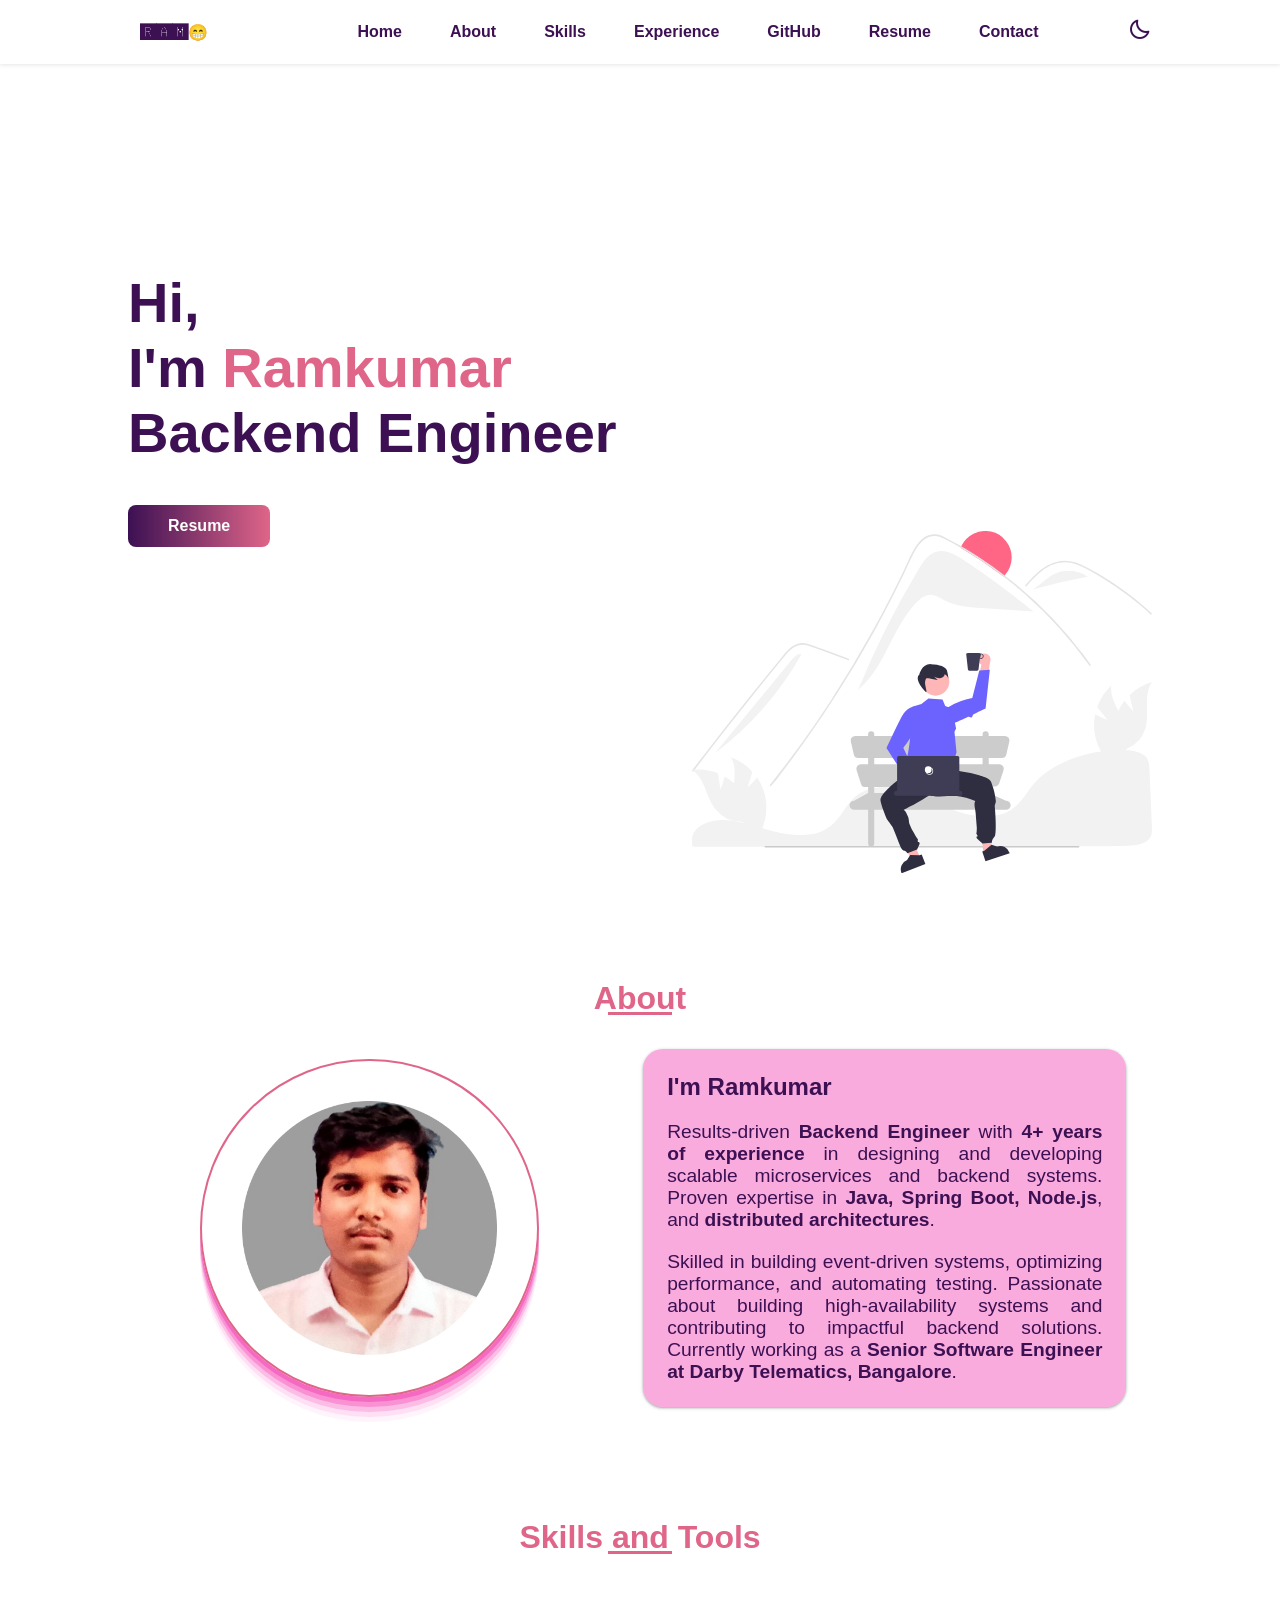
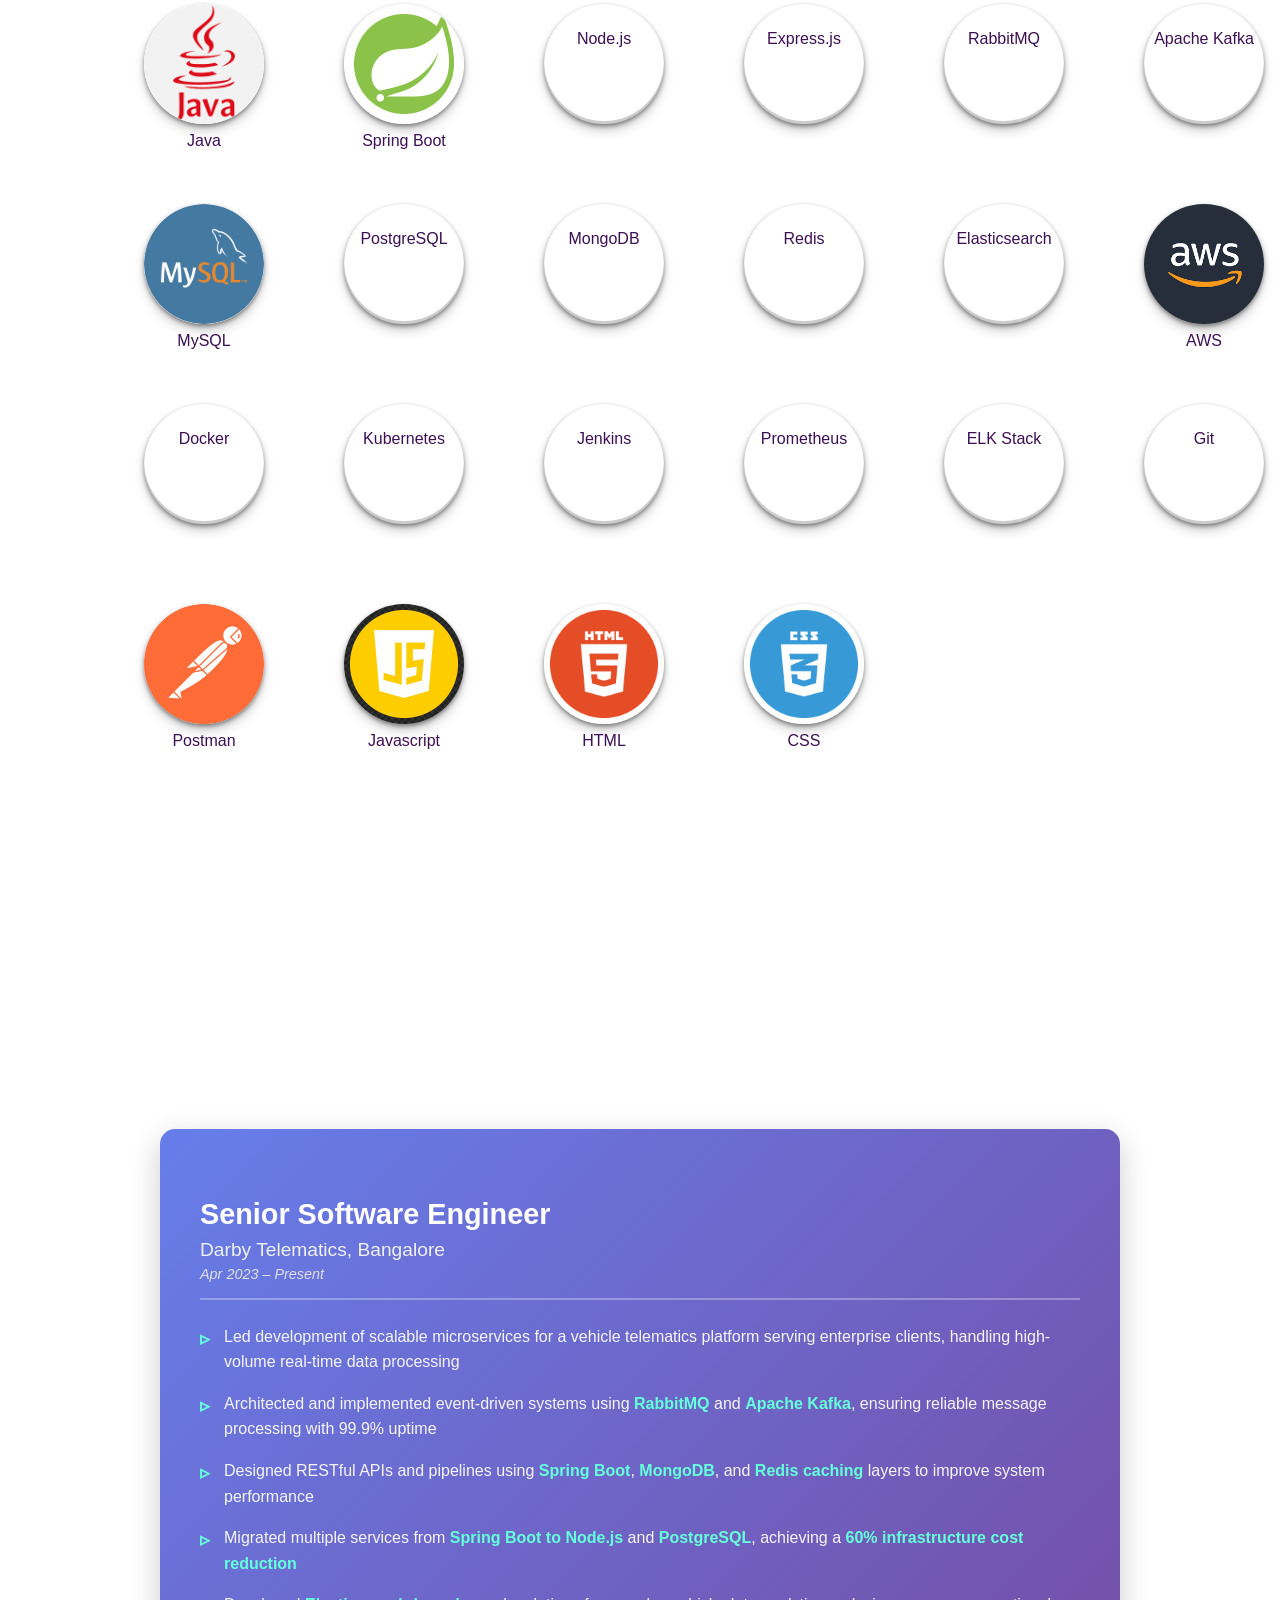
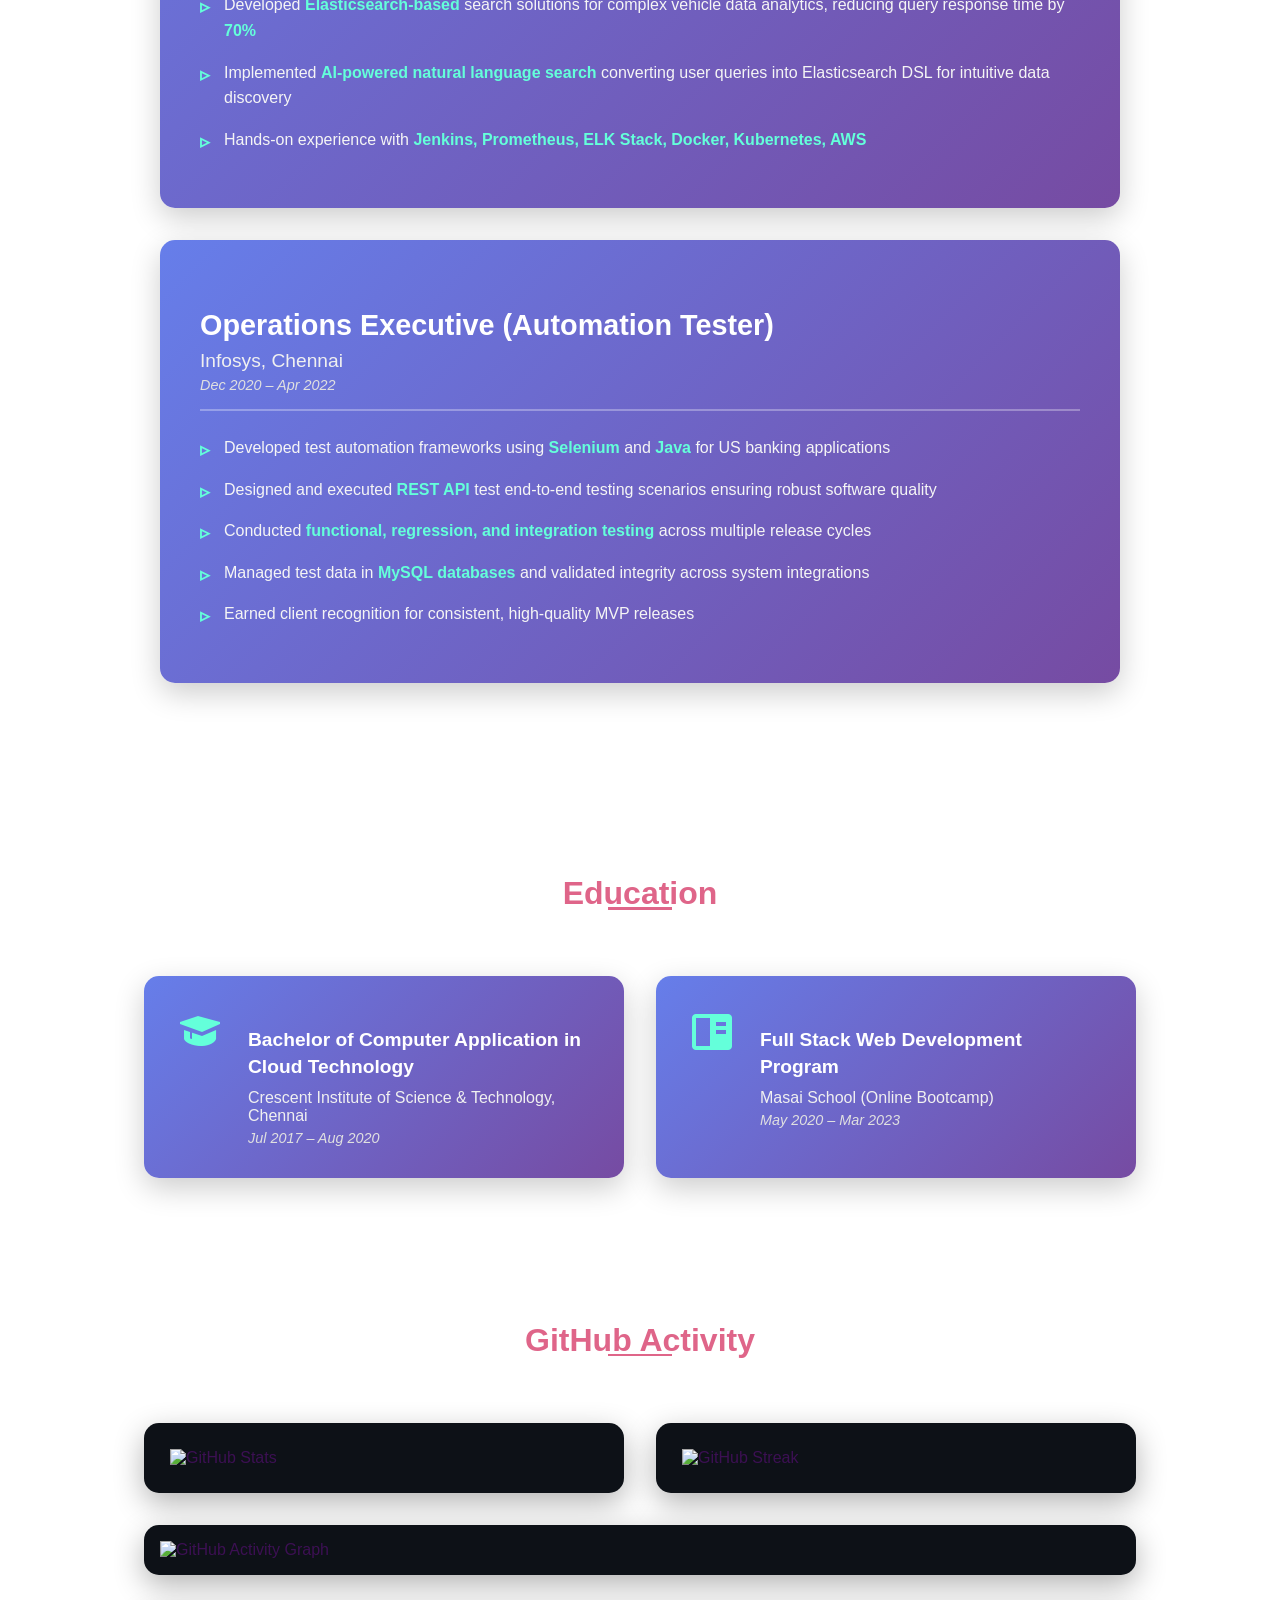
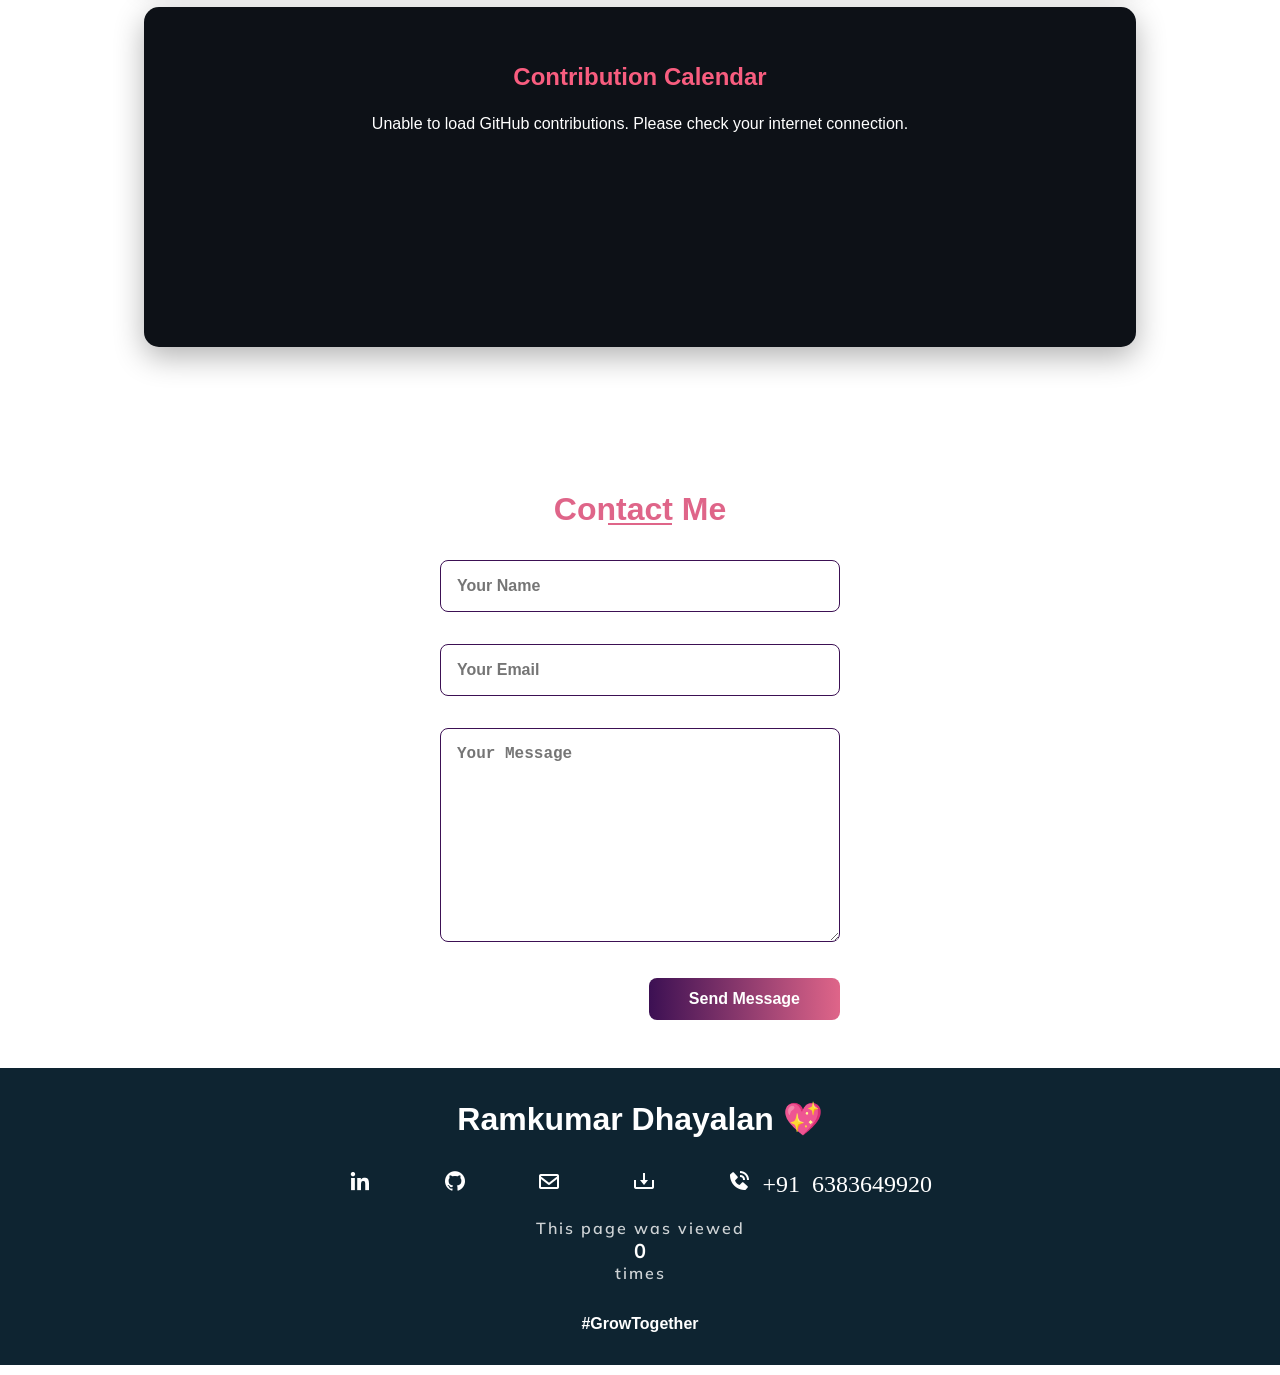
==== commit a35e0f69: "Contact form" ====
--- a/index.html
+++ b/index.html
@@ -51,12 +51,13 @@
                     </li>
                 </ul>
             </div>
-            <div class="nav_toggle" id="nav_toggle">
-                <i class='bx bx-menu-alt-right'></i>
-            </div>
-            
-            <div class="theme_toggle" id="theme_toggle">
-                <i class='bx bx-moon' id="theme_icon"></i>
+            <div class="nav_actions">
+                <div class="theme_toggle" id="theme_toggle">
+                    <i class='bx bx-moon' id="theme_icon"></i>
+                </div>
+                <div class="nav_toggle" id="nav_toggle">
+                    <i class='bx bx-menu-alt-right'></i>
+                </div>
             </div>
 
         </nav>
@@ -215,23 +216,7 @@
             <div class="skills_container bd_grid">
                 <div class="skills-content">
                     <div class="column">
-
-                        <div class="skills-images" data-aos="fade-down" data-aos-delay="50">
-
-                            <img src="./Images/skills/html_round.webp" alt="">
-                            <p class="skill-name">HTML</p>
-                        </div>
-
-                        <div class="skills-images" data-aos="fade-down" data-aos-delay="50">
-                            <img src="./Images/skills/css_round.webp" alt="">
-                            <p class="skill-name">CSS</p>
-                        </div>
-
-                        <div class="skills-images" data-aos="fade-down" data-aos-delay="50">
-                            <img src="./Images/skills/Js_round.png" alt="">
-                            <p class="skill-name">Javascript</p>
-                        </div>
-
+                        <!-- Core Backend Languages & Frameworks (Highest Priority) -->
                         <div class="skills-images reduce" data-aos="fade-down" data-aos-delay="50">
                             <img src="./Images/skills/java_round.png" alt="">
                             <p class="skill-name">Java</p>
@@ -252,41 +237,45 @@
                             <p class="skill-name">Express.js</p>
                         </div>
 
+                        <!-- Message Queues & Event Streaming -->
+                        <div class="skills-images" data-aos="fade-down" data-aos-delay="50">
+                            <img src="https://www.vectorlogo.zone/logos/rabbitmq/rabbitmq-icon.svg" alt="">
+                            <p class="skill-name">RabbitMQ</p>
+                        </div>
+
+                        <div class="skills-images" data-aos="fade-down" data-aos-delay="50">
+                            <img src="https://www.vectorlogo.zone/logos/apache_kafka/apache_kafka-icon.svg" alt="">
+                            <p class="skill-name">Apache Kafka</p>
+                        </div>
+
+                        <!-- Databases -->
+                        <div class="skills-images" data-aos="fade-down" data-aos-delay="50">
+                            <img src="./Images/skills/sql_round.png" alt="">
+                            <p class="skill-name">MySQL</p>
+                        </div>
+
+                        <div class="skills-images" data-aos="fade-down" data-aos-delay="50">
+                            <img src="https://cdn.jsdelivr.net/gh/devicons/devicon/icons/postgresql/postgresql-original.svg" alt="">
+                            <p class="skill-name">PostgreSQL</p>
+                        </div>
+
                         <div class="skills-images" data-aos="fade-down" data-aos-delay="50">
                             <img src="https://cdn.jsdelivr.net/gh/devicons/devicon/icons/mongodb/mongodb-original.svg" alt="">
                             <p class="skill-name">MongoDB</p>
                         </div>
 
                         <div class="skills-images" data-aos="fade-down" data-aos-delay="50">
-                            <img src="./Images/skills/sql_round.png" alt="">
-                            <p class="skill-name">MySQL</p>
-                        </div>
-
-                        <div class="skills-images" data-aos="fade-down" data-aos-delay="50">
-                            <img src="https://cdn.jsdelivr.net/gh/devicons/devicon/icons/postgresql/postgresql-original.svg" alt="">
-                            <p class="skill-name">PostgreSQL</p>
-                        </div>
-
-                        <div class="skills-images" data-aos="fade-down" data-aos-delay="50">
                             <img src="https://cdn.jsdelivr.net/gh/devicons/devicon/icons/redis/redis-original.svg" alt="">
                             <p class="skill-name">Redis</p>
                         </div>
 
-                        <div class="skills-images" data-aos="fade-down" data-aos-delay="50">
-                            <img src="https://www.vectorlogo.zone/logos/rabbitmq/rabbitmq-icon.svg" alt="">
-                            <p class="skill-name">RabbitMQ</p>
-                        </div>
-
-                        <div class="skills-images" data-aos="fade-down" data-aos-delay="50">
-                            <img src="https://www.vectorlogo.zone/logos/apache_kafka/apache_kafka-icon.svg" alt="">
-                            <p class="skill-name">Apache Kafka</p>
-                        </div>
-
+                        <!-- Search & Analytics -->
                         <div class="skills-images" data-aos="fade-down" data-aos-delay="50">
                             <img src="https://www.vectorlogo.zone/logos/elastic/elastic-icon.svg" alt="">
                             <p class="skill-name">Elasticsearch</p>
                         </div>
 
+                        <!-- Cloud & DevOps -->
                         <div class="skills-images" data-aos="fade-down" data-aos-delay="50">
                             <img src="./Images/skills/aws.png" alt="">
                             <p class="skill-name">AWS</p>
@@ -307,6 +296,7 @@
                             <p class="skill-name">Jenkins</p>
                         </div>
 
+                        <!-- Monitoring & Observability -->
                         <div class="skills-images" data-aos="fade-down" data-aos-delay="50">
                             <img src="https://www.vectorlogo.zone/logos/prometheusio/prometheusio-icon.svg" alt="">
                             <p class="skill-name">Prometheus</p>
@@ -317,6 +307,7 @@
                             <p class="skill-name">ELK Stack</p>
                         </div>
 
+                        <!-- Version Control & API Testing -->
                         <div class="skills-images" data-aos="fade-down" data-aos-delay="50">
                             <img src="https://cdn.jsdelivr.net/gh/devicons/devicon/icons/git/git-original.svg" alt="">
                             <p class="skill-name">Git</p>
@@ -325,6 +316,22 @@
                         <div class="skills-images" data-aos="fade-down" data-aos-delay="50">
                             <img src="./Images/skills/postman_round.jpg" alt="">
                             <p class="skill-name">Postman</p>
+                        </div>
+
+                        <!-- Frontend Basics (Lower Priority) -->
+                        <div class="skills-images" data-aos="fade-down" data-aos-delay="50">
+                            <img src="./Images/skills/Js_round.png" alt="">
+                            <p class="skill-name">Javascript</p>
+                        </div>
+
+                        <div class="skills-images" data-aos="fade-down" data-aos-delay="50">
+                            <img src="./Images/skills/html_round.webp" alt="">
+                            <p class="skill-name">HTML</p>
+                        </div>
+
+                        <div class="skills-images" data-aos="fade-down" data-aos-delay="50">
+                            <img src="./Images/skills/css_round.webp" alt="">
+                            <p class="skill-name">CSS</p>
                         </div>
                     </div>
                 </div>
@@ -439,21 +446,25 @@
 
         <!--Contact section-->
         <section class="contact section" id="contact">
-            <h2 class="section_title" data-aos="fade-down">Contact</h2>
-
-            <dic class="contact_container bd_grid">
-                <form action="#" class="contact_form">
-                    <input type="text" placeholder="Name" required id="input-1" class="contact_input" data-aos="fade-right"
+            <h2 class="section_title" data-aos="fade-down">Contact Me</h2>
+
+            <div class="contact_container bd_grid">
+                <form id="contact-form" class="contact_form">
+                    <input type="text" placeholder="Your Name" required name="from_name" id="from_name" class="contact_input" data-aos="fade-right"
                         data-aos-delay="200" >
-                    <input type="mail" placeholder="Email" required id="input-2" class="contact_input" data-aos="fade-right"
+                    <input type="email" placeholder="Your Email" required name="from_email" id="from_email" class="contact_input" data-aos="fade-right"
                         data-aos-delay="200">
-                    <textarea name=""  cols="0" rows="10" required id="input-3" class="contact_input" data-aos="fade-right"
-                        data-aos-delay="200">
-                    </textarea>
+                    <textarea name="message" cols="0" rows="10" required id="message" class="contact_input" placeholder="Your Message" data-aos="fade-right"
+                        data-aos-delay="200"></textarea>
     
-                    <input type="submit" value="send" class="contact_button button" onclick="send()">
+                    <button type="submit" class="contact_button button" id="submit-btn">
+                        <span id="btn-text">Send Message</span>
+                        <span id="btn-loader" style="display: none;">Sending...</span>
+                    </button>
+                    
+                    <p id="form-message" style="margin-top: 1rem; text-align: center; font-weight: 500;"></p>
                 </form>
-            </dic>
+            </div>
 
         </section>
 
@@ -497,6 +508,10 @@
     </main>
 
     <script src="https://unpkg.com/aos@2.3.1/dist/aos.js"></script>
+    
+    <!-- EmailJS Library -->
+    <script type="text/javascript" src="https://cdn.jsdelivr.net/npm/@emailjs/browser@3/dist/email.min.js"></script>
+    
     <script src="./JS/main.js"></script>
 
     <script>
--- a/CSS/styles.css
+++ b/CSS/styles.css
@@ -167,6 +167,12 @@
     justify-content: space-between;
     align-items: center;
     font-weight: var(--font-semi);
+}
+
+.nav_actions {
+    display: flex;
+    align-items: center;
+    gap: 1rem;
 }
 
 @media screen and (max-width: 768px){
@@ -219,7 +225,6 @@
     color: var(--text-color);
     font-size: 1.5rem;
     cursor: pointer;
-    margin-left: 1rem;
     transition: color 0.3s ease;
 }
 
@@ -730,8 +735,8 @@
         display: none;
     }
     
-    .theme_toggle {
-        margin-left: auto;
+    .nav_actions {
+        gap: 1.5rem;
     }
     .nav_link{
         color: var(--second-color);
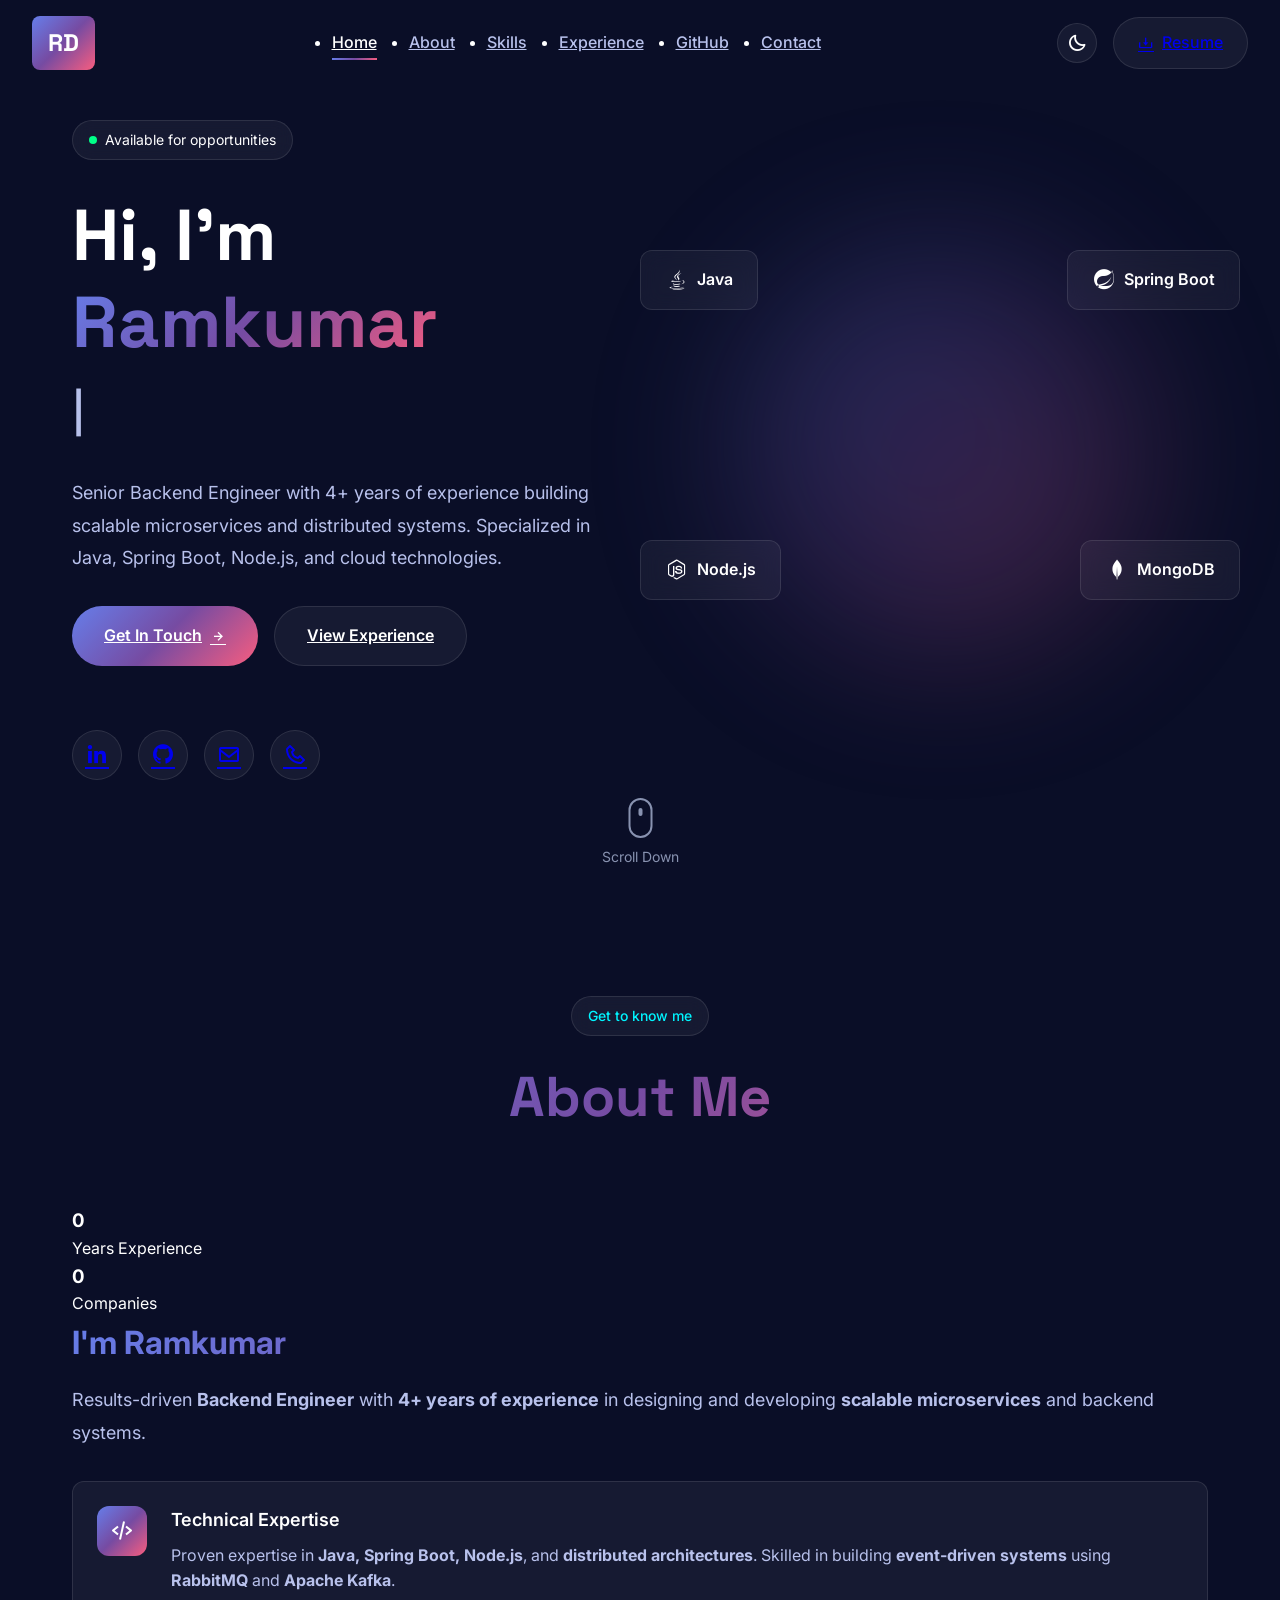
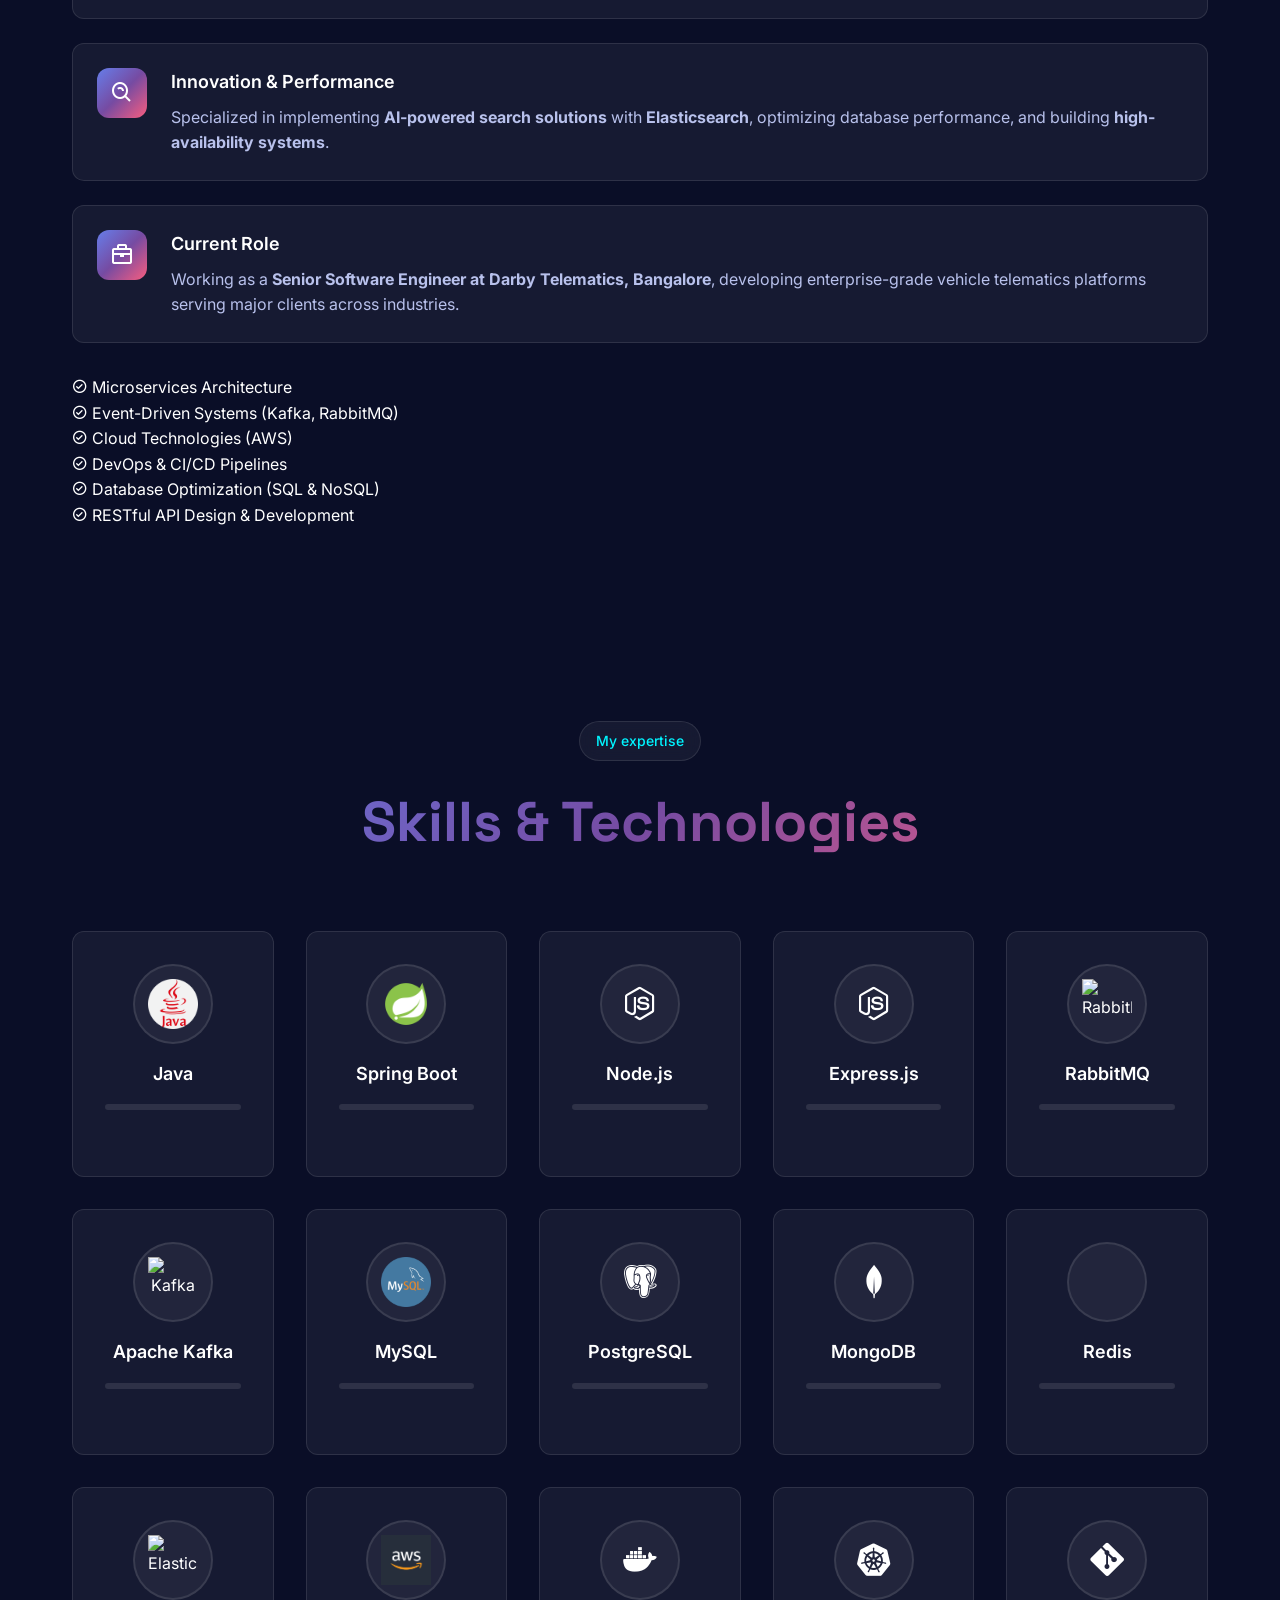
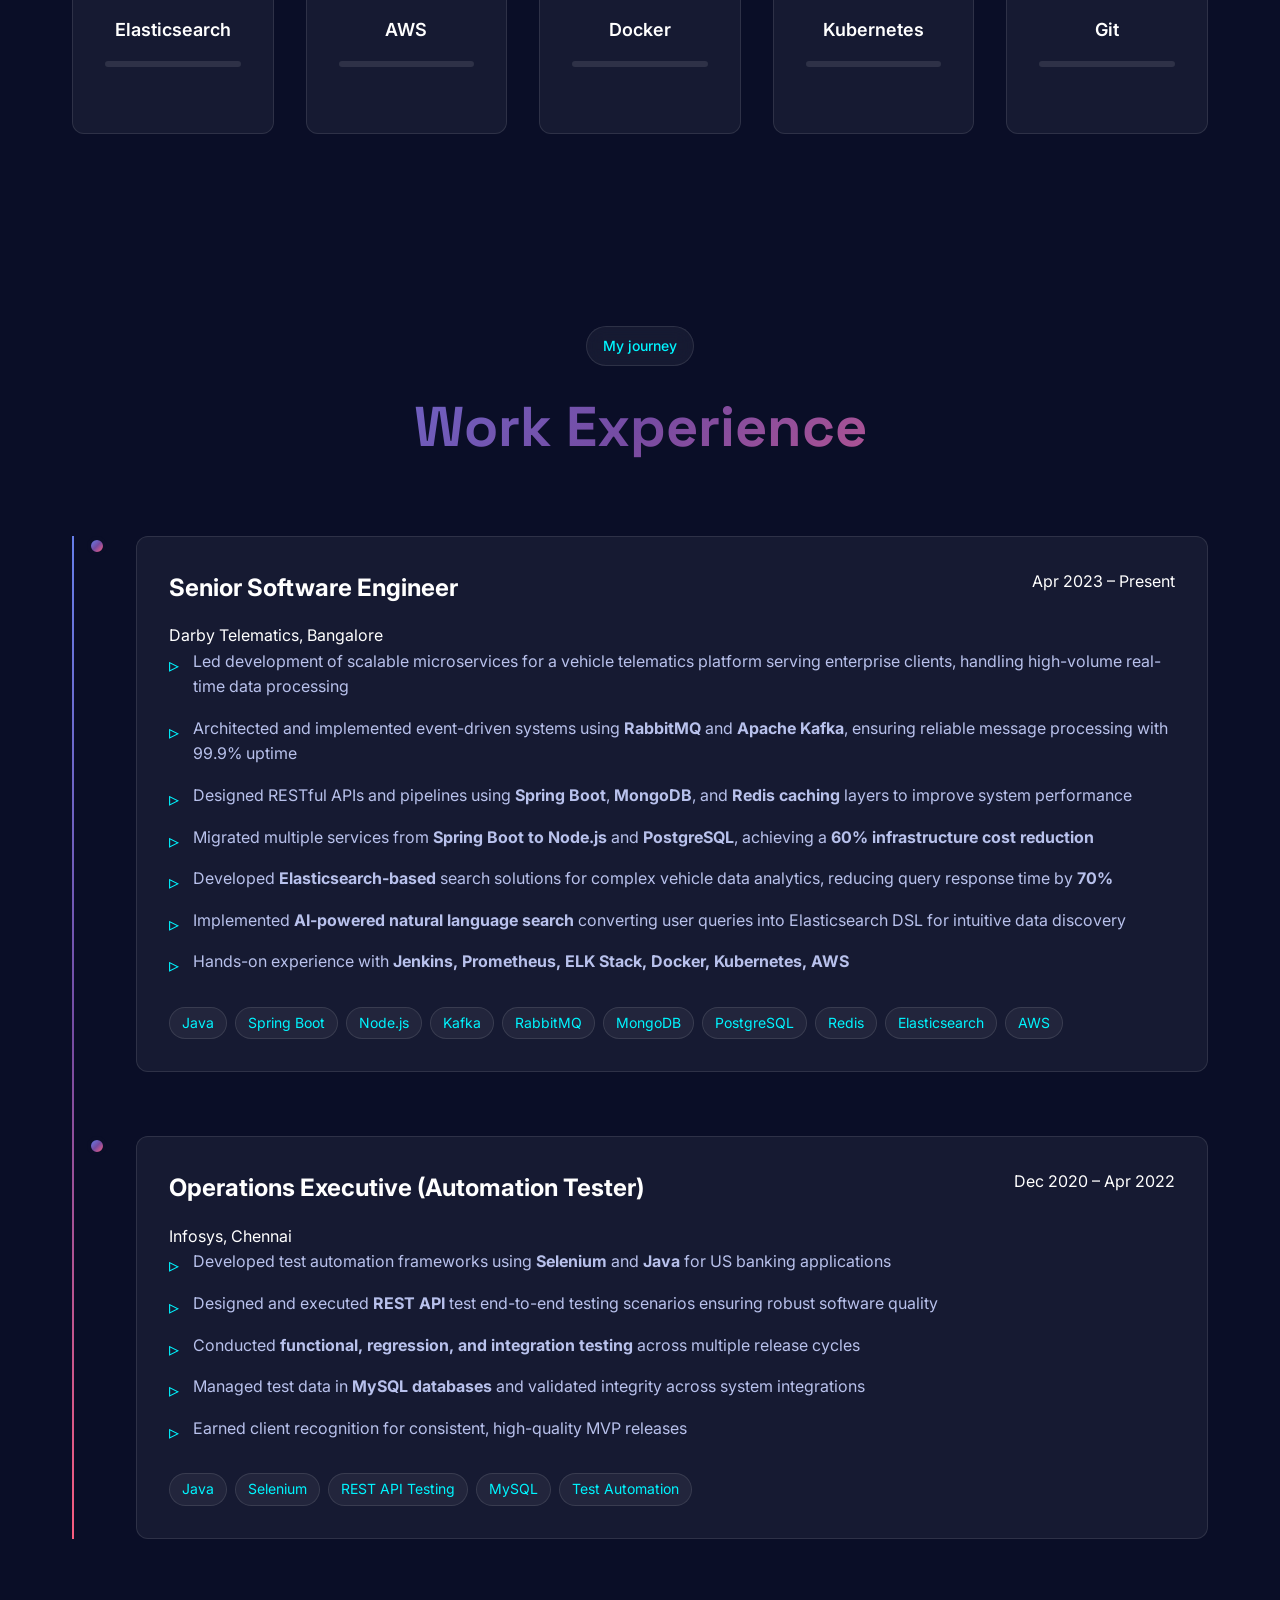
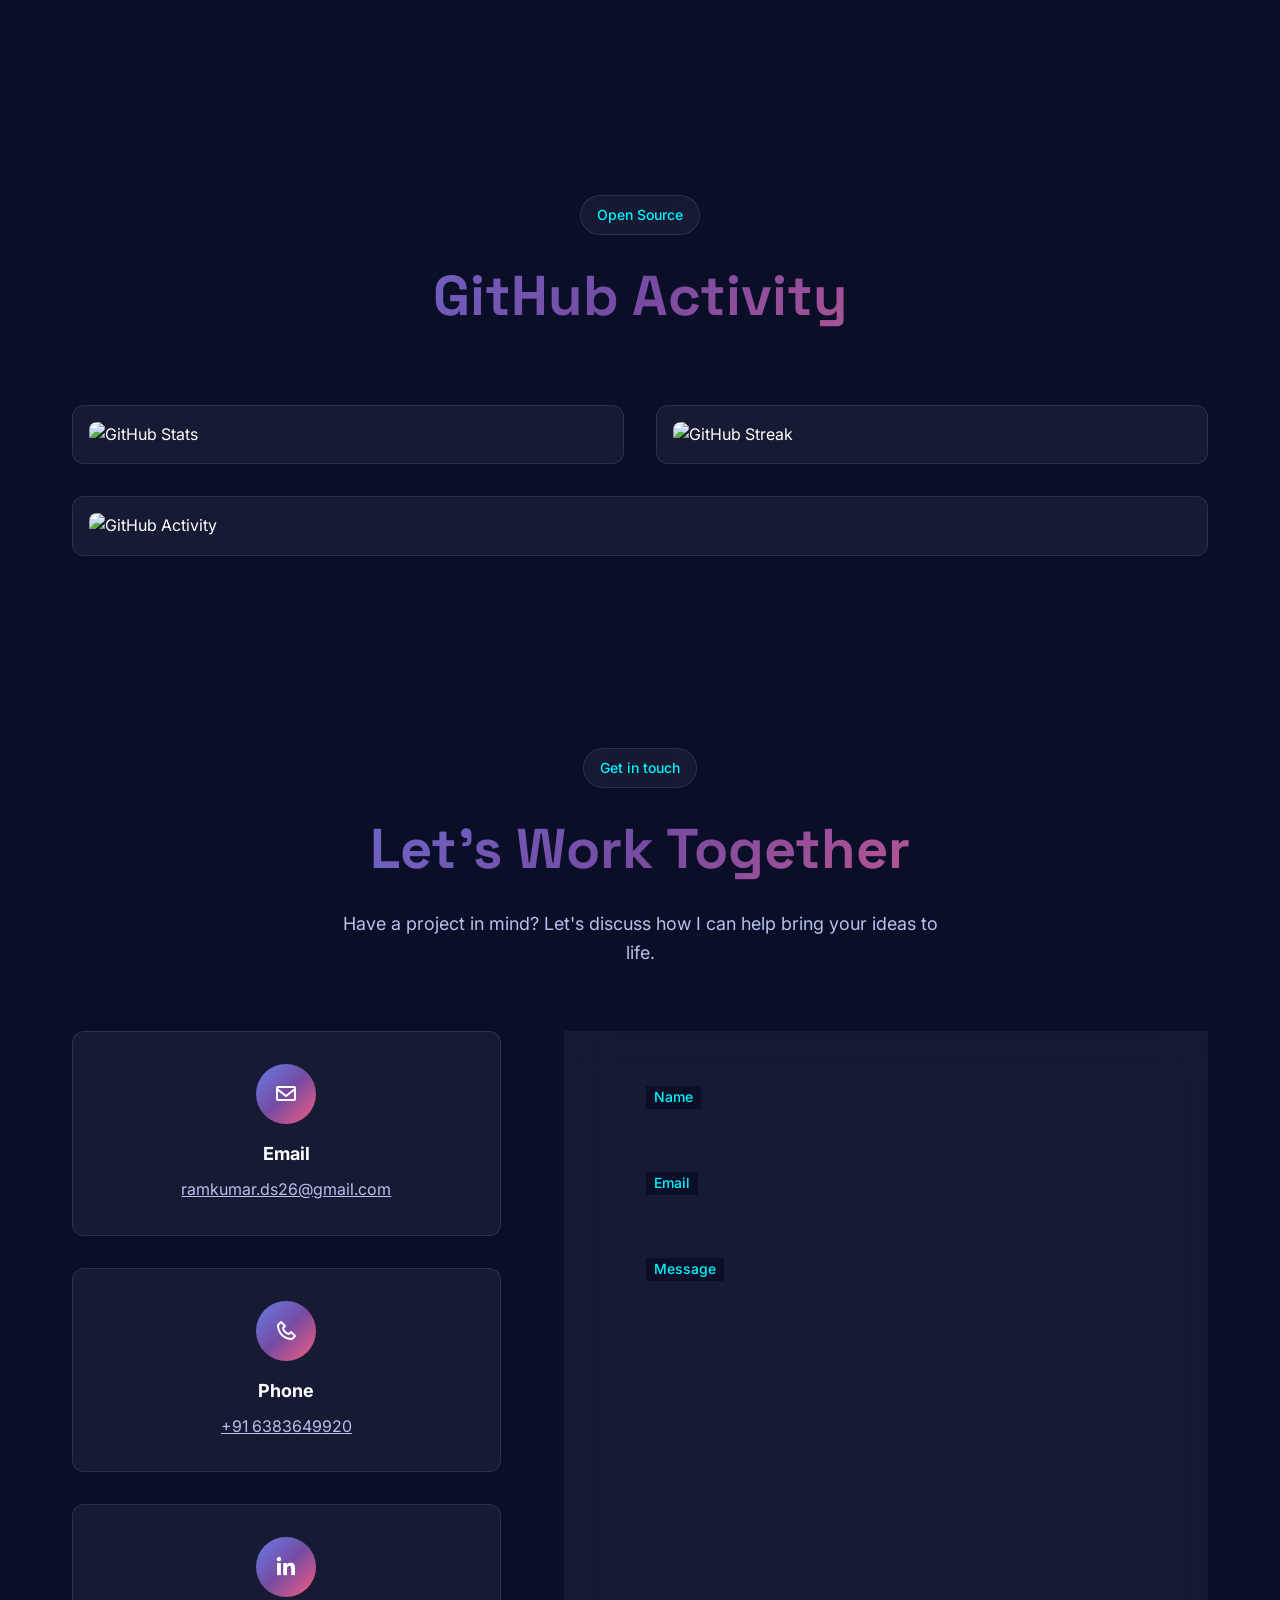
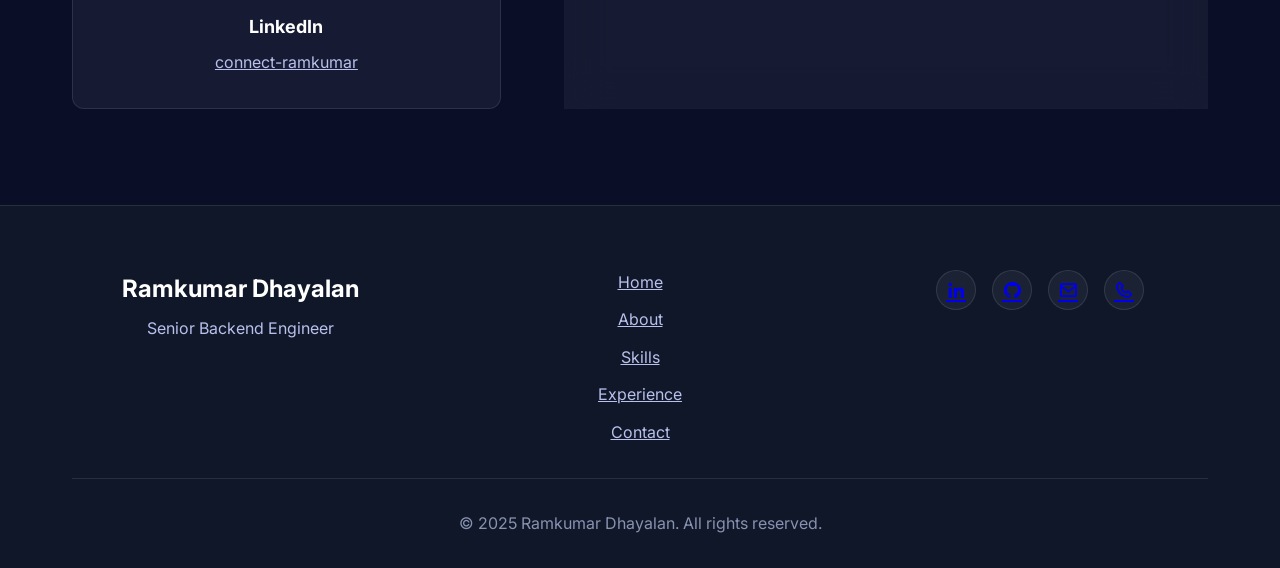
==== commit 02bc13c4: "🎨 Modern portfolio redesign with glassmorphism, animations, and enhanced UI" ====
--- a/index.html
+++ b/index.html
@@ -1,357 +1,444 @@
 <!DOCTYPE html>
 <html lang="en">
-
 <head>
     <meta charset="UTF-8">
-    <meta http-equiv="X-UA-Compatible" content="IE=edge">
     <meta name="viewport" content="width=device-width, initial-scale=1.0">
-    <title>Portfolio</title>
-    <link rel="stylesheet" href="./CSS/styles.css">
+    <meta name="description" content="Ramkumar Dhayalan - Senior Backend Engineer | 4+ Years Experience in Java, Spring Boot, Node.js">
+    <title>Ramkumar Dhayalan | Backend Engineer</title>
+    
+    <!-- Fonts -->
+    <link rel="preconnect" href="https://fonts.googleapis.com">
+    <link rel="preconnect" href="https://fonts.gstatic.com" crossorigin>
+    <link href="https://fonts.googleapis.com/css2?family=Inter:wght@300;400;500;600;700;800&family=Space+Grotesk:wght@400;500;600;700&display=swap" rel="stylesheet">
+    
+    <!-- Icons -->
     <link rel="stylesheet" href="https://cdn.jsdelivr.net/npm/boxicons@latest/css/boxicons.min.css">
-    <link rel="stylesheet" href="https://unpkg.com/boxicons@latest/css/boxicons.min.css">
+    
+    <!-- Tailwind CSS -->
+    <script src="https://cdn.tailwindcss.com"></script>
+    
+    <!-- AOS Animation Library -->
     <link href="https://unpkg.com/aos@2.3.1/dist/aos.css" rel="stylesheet">
-    <link rel="stylesheet" href="https://unpkg.com/github-calendar@latest/dist/github-calendar-responsive.css"/>
-    <link rel="stylesheet" href="https://cdnjs.cloudflare.com/ajax/libs/animate.css/4.1.1/animate.min.css" />
-
-
+    
+    <!-- Particles.js -->
+    <script src="https://cdn.jsdelivr.net/particles.js/2.0.0/particles.min.js"></script>
+    
+    <!-- EmailJS -->
+    <script type="text/javascript" src="https://cdn.jsdelivr.net/npm/@emailjs/browser@3/dist/email.min.js"></script>
+    
+    <!-- Custom CSS -->
+    <link rel="stylesheet" href="./CSS/modern-custom.css">
 </head>
-
-<body>
-    <!---Header Section-->
-    <header class="header">
-        <nav class="nav bd_grid">
-            <div>
-
-                <a href="#" class="nav_logo">
-                    &#127361&#127344;&#127356<span id="smiley">&#128513;</span>
+<body class="dark-theme">
+    
+    <!-- Particles Background -->
+    <div id="particles-js"></div>
+    
+    <!-- Navigation -->
+    <nav class="navbar" id="navbar">
+        <div class="nav-container">
+            <a href="#home" class="nav-logo">
+                <span class="logo-text">RD</span>
+            </a>
+            
+            <ul class="nav-menu" id="nav-menu">
+                <li class="nav-item"><a href="#home" class="nav-link active">Home</a></li>
+                <li class="nav-item"><a href="#about" class="nav-link">About</a></li>
+                <li class="nav-item"><a href="#skills" class="nav-link">Skills</a></li>
+                <li class="nav-item"><a href="#experience" class="nav-link">Experience</a></li>
+                <li class="nav-item"><a href="#github" class="nav-link">GitHub</a></li>
+                <li class="nav-item"><a href="#contact" class="nav-link">Contact</a></li>
+            </ul>
+            
+            <div class="nav-actions">
+                <button class="theme-toggle" id="theme-toggle" aria-label="Toggle theme">
+                    <i class='bx bx-moon' id="theme-icon"></i>
+                </button>
+                <a href="./Files/RAMKUMAR_D_BACKEND_ENGINEER.pdf" target="_blank" class="btn-resume">
+                    <i class='bx bx-download'></i>
+                    <span>Resume</span>
                 </a>
-            </div>
-            <div class="nav_menu" id="nav_menu">
-                <ul class="nav_list">
-                    <li class="nav_items">
-                        <a href="#home" class="nav_link active">Home</a>
-                    </li>
-                    <li class="nav_items">
-                        <a href="#about" class="nav_link active">About</a>
-                    </li>
-                    <li class="nav_items">
-                        <a href="#skills" class="nav_link active">Skills</a>
-                    </li>
-                    <li class="nav_items">
-                        <a href="#experience" class="nav_link active">Experience</a>
-                    </li>
-                    <li class="nav_items">
-                        <a href="#github" class="nav_link active">GitHub</a>
-                    </li>
-                    <li class="nav_items">
-                        <a href="./Files/RAMKUMAR_D_BACKEND_ENGINEER.pdf" target="_blank" class="nav_link active">Resume</a>
-                    </li>
-                    <li class="nav_items">
-                        <a href="#contact" class="nav_link active">Contact</a>
-                    </li>
-                </ul>
-            </div>
-            <div class="nav_actions">
-                <div class="theme_toggle" id="theme_toggle">
-                    <i class='bx bx-moon' id="theme_icon"></i>
-                </div>
-                <div class="nav_toggle" id="nav_toggle">
-                    <i class='bx bx-menu-alt-right'></i>
-                </div>
-            </div>
-
-        </nav>
-    </header>
-
-    <main class="main">
-        <!--Home section-->
-        <section class="home bd_grid" id="home">
-            <div class="home_data" data-aos="fade-down">
-                <h1 class="home_title">
-                    Hi, <br />I'm <span class="home_title_color">
-                        Ramkumar
-                    </span><br /> Backend Engineer
+                <button class="nav-toggle" id="nav-toggle" aria-label="Toggle menu">
+                    <span></span>
+                    <span></span>
+                    <span></span>
+                </button>
+            </div>
+        </div>
+    </nav>
+
+    <!-- Hero Section -->
+    <section class="hero" id="home">
+        <div class="hero-container">
+            <div class="hero-content">
+                <div class="hero-badge">
+                    <span class="badge-dot"></span>
+                    <span>Available for opportunities</span>
+                </div>
+                
+                <h1 class="hero-title">
+                    Hi, I'm <span class="gradient-text">Ramkumar</span>
                 </h1>
-                <a href="./Files/RAMKUMAR_D_BACKEND_ENGINEER.pdf"
-                    target="_blank" class="button"> Resume </a>
-            </div>
-            <div class="home_social">
-                <a href="https://www.linkedin.com/in/connect-ramkumar/" target="_blank"  class="home_social_icon" data-aos="fade-down" data-aos-delay="150">
-                    <i class='bx bxl-linkedin'></i>
-                </a>
-                <a href="https://github.com/ramkumar-26" class="home_social_icon" target="_blank" data-aos="fade-down" data-aos-delay="200">
-                    <i class='bx bxl-github'></i>
-                </a>
-                <a href="mailto:ramkumar.ds26@gmail.com" target="_blank" class="home_social_icon" data-aos="fade-down" data-aos-delay="250">
-                    <i class='bx bx-envelope'></i>
-                </a>
-                
-            </div>
-
-            <div class="home_img" data-aos="fade-down" data-aos-delay="400">
-                <!-- <img src="./Images/profile_rec.jpg" alt=""> -->
-                <svg xmlns="http://www.w3.org/2000/svg" data-name="Layer 1" viewBox="0 0 748.82965 557.20035"
-                    xmlns:xlink="http://www.w3.org/1999/xlink">
-                    <path
-                        d="M276.60133,642.057c-3.59968,0-7.20676.1709-10.72934.51563l-.51267.0498c-23.36542,2.37793-40.45611,16.17286-39.75323,32.08985l.13588,2.87793c.08961,1.81933.18508,3.77539.26367,5.94531.04255,1.07031,1.31106,1.8916,2.88946,1.8916H803.62751c40.52148-.2832,80.89606-.63965,119.9956-1.05957a177.65216,177.65216,0,0,0,21.95374-1.30957c10.86591-1.48047,18.40759-4.415,23.05841-8.97168h.00147c5.78332-5.65039,5.96551-12.76562,5.6159-20.80469-.71246-16.23242-1.419-33.28515-2.12414-50.28613-.62281-14.9834-1.24274-29.92676-1.86261-44.2334-.38343-8.49023-1.23536-15.98437-7.80317-21.71191-7.11865-6.19434-20.10137-9.334-38.58831-9.334-.22333,0-.44507,0-.67133.001-57.9361.23731-115.34192,23.1709-142.8454,57.06732-3.16711,3.90332-6.11822,8.082-8.97247,12.124a158.91584,158.91584,0,0,1-13.7804,17.66406,66.94863,66.94863,0,0,1-9.10321,8.16894c-.22326.17774-.47888.36817-.7492.54883-.61847.46387-1.26477.91114-1.895,1.30957a62.04148,62.04148,0,0,1-11.60926,6.07617l-.40692.15723c-.30627.126-.6383.252-.97027.36719a68.20886,68.20886,0,0,1-7.17,2.20605c-10.484,2.66016-22.40545,3.29785-35.43151,1.89356a151.75182,151.75182,0,0,1-35.2295-8.26465c-12.06244-4.38867-23.3529-9.86035-34.27173-15.15137-4.79614-2.32519-9.75683-4.72851-14.711-7.00586-.93134-.42871-1.84723-.84765-2.7771-1.2666-6.05066-2.71484-11.5365-4.957-16.77045-6.85449a146.28118,146.28118,0,0,0-39.96478-8.52149c-14.40918-.9082-27.10688.80469-37.73191,5.07911a60.6496,60.6496,0,0,0-8.53469,4.23339c-12.58466,7.52344-20.343,18.627-27.845,29.36524-9.33233,13.35644-18.98275,27.16894-38.0382,34.3291-21.98825,8.26953-54.08371,4.834-76.791-1.14062-7.13919-1.87891-14.26956-4.04-21.16565-6.13086q-4.17768-1.26719-8.36136-2.51661c-5.48071-1.6289-9.96621-2.877-14.116-3.93066l-1.31253-.33594c-.73008-.18261-1.46088-.36523-2.20493-.53906-4.92911-1.19141-9.51892-2.12891-14.03891-2.86621l-1.06943-.17969c-2.144-.32519-4.14834-.5957-6.11526-.82324l-.78516-.08984A109.23844,109.23844,0,0,0,276.60133,642.057Z"
-                        transform="translate(-225.58517 -171.39982)" fill="#f2f2f2" />
-                    <path
-                        d="M343.64,685.3514a1.19069,1.19069,0,0,1,1.18683-1.19452h510.294a1.19069,1.19069,0,0,1,0,2.38135h-510.294A1.19066,1.19066,0,0,1,343.64,685.3514Z"
-                        transform="translate(-225.58517 -171.39982)" fill="#cacaca" />
-                    <path
-                        d="M746.00469,214.43986a42.86006,42.86006,0,0,1-11.46,29.24c-.56.61-1.15,1.2-1.75,1.77a650.40347,650.40347,0,0,0-69.84-46.89c.3-.76.62-1.51.97-2.25a43.04295,43.04295,0,0,1,82.08,18.13Z"
-                        transform="translate(-225.58517 -171.39982)" fill="#ff6584" />
-                    <path
-                        d="M780.91466,302.03984l-.04.45q-42.465-2.925-84.92-5.86c-20.45-1.41-41.61-3.01-59.68-12.69-6.86005-3.67-13.54-8.57-21.32-8.91-9.65-.43-18.07,6.32-24.69,13.36-39.13,41.68-50.46,105.41-94.36,142.02a1394.13755,1394.13755,0,0,1,98.86-197.31c7.04-11.65,15.39-24.09,28.46-27.89,12.47-3.63,25.23,1.67,36.71,8.47,2.46,1.46,4.86,2.99,7.18,4.51q26.535,17.36994,52.2,36.06995Q750.82971,277.19487,780.91466,302.03984Z"
-                        transform="translate(-225.58517 -171.39982)" fill="#f2f2f2" />
-                    <path
-                        d="M872.47466,390.43986a670.65125,670.65125,0,0,0-104.75-116.27q-16.965-14.91-34.93-28.72a650.40347,650.40347,0,0,0-69.84-46.89q-11.94-6.93-24.16-13.31c-6.33-3.29-13.07-6.3-20.37-5.83a27.10218,27.10218,0,0,0-14.07,5.41c-8.97,6.55-14.91,16.78-19.8,26.53-4.28,8.55-8.27,17.27-12.34,25.94-1.73,3.69-3.46,7.37-5.25,11.03q-9.36008,19.23-19.16,38.25-12.63,24.51-25.99,48.65-28.065,50.745-59.23,99.66-45.81006,71.895-98.02,139.43c-4.27,5.51-6.03,6.79-10.36,12.26-1,1.28-2.78-.52-1.79-1.79,36.11005-45.64,67.55005-88.76,99.25-137.58q35.85-55.215,67.76-112.88,10.245-18.49494,20.06-37.22,15.885-30.315,30.67-61.2,3.9-8.13,7.72-16.32c8.09-17.33,19.87-43.1,42.62-42.75,6.69.1,12.9,2.81,18.76,5.81,5.97,3.07,11.83,6.33,17.68,9.64q3.51,1.98,6.99,4.02,13.785,8.00994,27.16,16.69,22.32,14.47494,43.46,30.68,10.035,7.695,19.77,15.74a673.54712,673.54712,0,0,1,109.09,114.31q5.74493,7.635,11.25,15.44C875.59472,390.49986,873.40472,391.75981,872.47466,390.43986Z"
-                        transform="translate(-225.58517 -171.39982)" fill="#e4e4e4" />
-                    <path
-                        d="M769.97685,261.4421c1.32186-1.47358,2.63549-2.94715,3.966-4.42072C784.43462,245.418,795.6924,233.94944,810.1,227.2973a52.4571,52.4571,0,0,1,21.97735-5.09434c7.86453.02529,15.55227,2.08825,22.819,4.97649,3.43559,1.37253,6.79554,2.93029,10.10449,4.58908,3.781,1.903,7.4945,3.93237,11.19076,5.97852q10.40791,5.75957,20.54571,12.02432,20.17137,12.46641,39.07925,26.83584,9.80167,7.45209,19.19878,15.39253,8.74029,7.37624,17.127,15.14831c1.19563,1.10307,2.98086-.68205,1.78523-1.78512-1.47357-1.37253-2.964-2.73664-4.45443-4.08388q-6.31532-5.70906-12.8329-11.19919-11.885-10.0287-24.38547-19.2827-19.43869-14.39893-40.21568-26.84427-10.38264-6.21425-21.051-11.90647c-2.14745-1.14516-4.32-2.26509-6.51759-3.32607a103.89918,103.89918,0,0,0-15.49347-6.30688,55.11725,55.11725,0,0,0-23.40035-2.29875,60.92335,60.92335,0,0,0-21.59005,7.46889c-14.14612,7.90678-25.11773,20.13318-35.795,32.06494C767.11358,260.86109,768.89058,262.65464,769.97685,261.4421Z"
-                        transform="translate(-225.58517 -171.39982)" fill="#e4e4e4" />
-                    <path
-                        d="M480.12667,381.68342l-33.89782-12.39828-16.83038-6.15579c-5.48137-2.00484-10.94957-4.28719-16.616-5.72275a26.21362,26.21362,0,0,0-15.03952.19162,34.66256,34.66256,0,0,0-11.73046,7.27166,95.19524,95.19524,0,0,0-9.62144,10.275c-3.66428,4.40365-7.27444,8.85345-10.90079,13.28835q-22.45,27.45558-44.6064,55.14948-22.1559,27.69344-44.01554,55.62218-21.91307,27.997-43.52474,56.22818-2.64747,3.45842-5.2904,6.92031c-.97346,1.275-3.16844.018-2.18124-1.275q21.77112-28.515,43.84571-56.79666,22.1289-28.3492,44.56359-56.45793,22.43425-28.10817,45.17171-55.97256,5.66458-6.94185,11.34787-13.86842c3.196-3.89521,6.356-7.83243,9.86155-11.45793,6.43462-6.65486,14.47386-12.536,24.09692-12.69554,5.65786-.09382,11.13345,1.70155,16.3902,3.60326,5.667,2.05012,11.32041,4.1386,16.98015,6.20868l34.13486,12.485,8.53372,3.12124c1.51441.55391.8602,2.99613-.67154,2.43589Z"
-                        transform="translate(-225.58517 -171.39982)" fill="#e4e4e4" />
-                    <path
-                        d="M814.56088,241.89784c17.22612-8.85335,39.28657-7.11936,55.11616,3.94157a786.11526,786.11526,0,0,0-89.43729,20.87423C792.44014,259.5639,801.98377,248.36189,814.56088,241.89784Z"
-                        transform="translate(-225.58517 -171.39982)" fill="#f2f2f2" />
-                    <path
-                        d="M869.84659,245.80893l3.31625,2.69552c-1.12172-.94344-2.28786-1.828-3.4858-2.665C869.73362,245.82965,869.79,245.8187,869.84659,245.80893Z"
-                        transform="translate(-225.58517 -171.39982)" fill="#f2f2f2" />
-                    <path
-                        d="M387.28886,381.80727c3.33682-4.06177,6.94448-8.31469,11.93551-9.96449l4.65975.18379A528.5525,528.5525,0,0,1,263.10428,532.971Q325.19657,457.38918,387.28886,381.80727Z"
-                        transform="translate(-225.58517 -171.39982)" fill="#f2f2f2" />
-                    <path
-                        d="M736.79357,610.34291l-28.21714-12.44874V587.19183l10.0561-.05651a7.46918,7.46918,0,0,0,7.044-5.10714l7.06437-21.193a7.46924,7.46924,0,0,0-7.08594-9.83122h-17.0785v-9.959h21.44024a7.46925,7.46925,0,0,0,7.27937-5.79584l4.865-21.16286a7.46923,7.46923,0,0,0-7.27937-9.14265H708.57643v-2.48975a4.97949,4.97949,0,0,0-9.959,0v2.48975H522.26028v-2.48975a4.9795,4.9795,0,0,0-9.959,0v2.48975h-20.9108a7.46923,7.46923,0,0,0-7.27937,9.14265l4.865,21.16286a7.46925,7.46925,0,0,0,7.27937,5.79584h16.04578v9.959H500.617a7.46923,7.46923,0,0,0-7.10927,9.76L500.7181,583.141a7.46925,7.46925,0,0,0,7.15123,5.17837l4.432-.0249v9.59968l-22.82269,12.44874a7.46922,7.46922,0,0,0-7.46924,7.46922v0a7.46925,7.46925,0,0,0,7.46924,7.46925h22.82269v54.77446a4.9795,4.9795,0,0,0,9.959,0V625.2814H698.61744v54.77446a4.9795,4.9795,0,0,0,9.959,0V625.2814h28.21714a7.46925,7.46925,0,0,0,7.46925-7.46925v0A7.46922,7.46922,0,0,0,736.79357,610.34291Zm-214.53329-69.298H698.61744v9.959H522.26028Zm0,56.84925v-9.65563l176.35716-.99076v10.64639Z"
-                        transform="translate(-225.58517 -171.39982)" fill="#ccc" />
-                    <path
-                        d="M315.95555,589.21408l7.98486-26.00457a87.77022,87.77022,0,0,0-35.0839-23.50552c13.12443,21.74329.40683,50.10772,5.70643,74.94591a52.79391,52.79391,0,0,0,28.27717,35.97783l12.11706,15.0135a88.46589,88.46589,0,0,0,6.50218-73.78667,85.453,85.453,0,0,0-9.89442-19.0176C324.36444,581.302,315.95555,589.21408,315.95555,589.21408Z"
-                        transform="translate(-225.58517 -171.39982)" fill="#f2f2f2" />
-                    <path
-                        d="M272.05023,592.53665l-4.45075-26.83629a87.7702,87.7702,0,0,0-41.8846-5.39169c21.444,13.60792,22.71121,44.6671,38.53194,64.53481a52.79391,52.79391,0,0,0,41.3547,19.59061l17.541,8.03374a88.466,88.466,0,0,0-27.08773-68.942,85.45248,85.45248,0,0,0-17.3374-12.60883C276.04789,581.70478,272.05023,592.53665,272.05023,592.53665Z"
-                        transform="translate(-225.58517 -171.39982)" fill="#f2f2f2" />
-                    <path
-                        d="M902.5106,479.11845,885.044,458.26383a87.77019,87.77019,0,0,1,23.18573-35.29606c-3.63882,25.13524,19.10562,46.32412,23.87929,71.26873a52.79386,52.79386,0,0,1-12.06557,44.141l-5.327,18.54322a88.4659,88.4659,0,0,1-34.67683-65.45432,85.45238,85.45238,0,0,1,1.72257-21.36823C891.68721,475.0979,902.5106,479.11845,902.5106,479.11845Z"
-                        transform="translate(-225.58517 -171.39982)" fill="#f2f2f2" />
-                    <path
-                        d="M944.2538,465.1105,937.92125,438.655a87.77005,87.77005,0,0,1,36.49358-21.25108c-14.46674,20.87426-3.55934,49.98279-10.41151,74.43825a52.79393,52.79393,0,0,1-30.48523,34.127l-13.03785,14.2212a88.46591,88.46591,0,0,1-1.84586-74.0496,85.45328,85.45328,0,0,1,11.0716-18.35724C936.35949,456.68492,944.2538,465.1105,944.2538,465.1105Z"
-                        transform="translate(-225.58517 -171.39982)" fill="#f2f2f2" />
-                    <polygon points="373.867 536.045 362.393 541.58 335.583 499.958 352.517 491.789 373.867 536.045"
-                        fill="#ffb6b6" />
-                    <path
-                        d="M600.74559,539.92239,590.54818,555.309s-60.63447,40.15326-58.10323,55.09015c.88547,5.22518,4.73286,16.21626,9.68184,28.46477,1.52072,3.76372,8.6663,11.24446,10.34108,15.11482,8.45541,19.54026,12.66545,35.17435,16.72606,37.26588,4.50965,2.33785,4.0477.48289,6.81076,4.74524l16-6s2.492-5.59411,3.72976-8.36482-.70312-4.14914-.70312-4.14914-2.34884,1.25171-1.9409-1.37838.26732-3.45993-.70312-4.14914-4.72555-7.73579-4.72555-7.73579a69.82223,69.82223,0,0,1-8.19389-16.23385c-.89266-2.521-.8037-8.56182-2-11-2.52046-5.13691-3.41208-8.92851-7.48445-11.59957,0,0,51.26687-24.90725,56.0774-36.82s-.13917-51.19588-.13917-51.19588Z"
-                        transform="translate(-225.58517 -171.39982)" fill="#2f2e41" />
-                    <path
-                        d="M605.53555,713.49,566.738,728.60018l-.19114-.49072A16.2068,16.2068,0,0,1,575.766,707.127l.001-.00038,4.99263-8.13674,15.31681.227,3.38679-1.319Z"
-                        transform="translate(-225.58517 -171.39982)" fill="#2f2e41" />
-                    <polygon points="470.462 475.448 489.209 474.029 486.873 523.483 474.17 524.444 470.462 475.448"
-                        fill="#ffb6b6" />
-                    <path
-                        d="M593.02692,553.52922c-4.3106-18.98155,7.83714,37.61669,20.4366,48.19854,4.95423,4.16091,25.69256-.14621,42.8621,1.16619a87.67112,87.67112,0,0,1,30.31954,8.23641c-2.73885,4.99134.12692,12.43982.6598,19.13657.97215,12.21694,1.951,23.45149,1.951,23.45149s-.00949,7.98466-.54308,9.04866-.26835,1.86279,1.326,3.99393-1.06716,2.12794-1.06716,2.12794-1.06715,2.128,1.326,3.99393,8.07377,7.30057,8.07377,7.30057l15.2371-1.353c.44-5.06062,1.75485-5.72611,4.64021-9.90671,2.74584-3.95613,2.11713-27.69491.18239-49.97665-.13112-1.5101,1.975-6.26147,1.83251-7.75157-1.42952-14.95072-5.64132-25.31417-7.49858-30.90816-1.28141-3.85954-7.43466-7.18789-15.75192-9.99213-1.26923-.42794-2.58886-.84367-3.94927-1.24722-22.9351-6.80347-57.45854-10.145-57.45854-10.145l-18.87706-16.79029Z"
-                        transform="translate(-225.58517 -171.39982)" fill="#2f2e41" />
-                    <path
-                        d="M698.047,693.13029l3.44938-1.14538,11.64877-9.948,9.036,3.07948.001-.00032a16.2068,16.2068,0,0,1,20.48676,10.27369l.16594.49981-39.51465,13.1209Z"
-                        transform="translate(-225.58517 -171.39982)" fill="#2f2e41" />
-                    <path
-                        d="M610.42386,444.23228l-11.34,8.635-13.676,4.20263s-5.65377,79.52833-10.74813,84.62269-.49987,5.23128-1.52352,11.84916-3.51168,20.18377-3.51168,20.18377c34.38707,18.20258,64.03233,18.69086,87.845-2.60926a5.93117,5.93117,0,0,0-3.23608-6.69462c-4.43194-2.35163,4.08556-13.32756.4636-15.16273s1.47241-17.755,1.47241-17.755l-3.34187-33.21557,2.64024-5.30957-6.44317-32.48858-11.18013-4.083-4.466-10.76026Z"
-                        transform="translate(-225.58517 -171.39982)" fill="#6c63ff" />
-                    <circle cx="396.44756" cy="245.59574" r="22.43078" fill="#ffb6b6" />
-                    <path
-                        d="M603.31993,585.581a9.8303,9.8303,0,0,0-11.20736-10.08022l-15.98166-31.06366L567.227,560.25692l16.54148,27.07327a9.88361,9.88361,0,0,0,19.55136-1.74918Z"
-                        transform="translate(-225.58517 -171.39982)" fill="#ffb6b6" />
-                    <path
-                        d="M576.40552,577.98205l-34.27838-53.12743.11315-.24444c.12942-.28007,7.89169-17.0446,15.413-32.39983,1.15826-2.36467,2.31081-4.69592,3.42889-6.9284q.72381-1.44525,1.42605-2.83006c3.159-6.22783,5.919-11.37528,7.56649-13.8204A29.01536,29.01536,0,0,1,585.45,456.96784l.15859-.04078.15141.06312a14.72433,14.72433,0,0,1,8.76284,16.19753,104.296,104.296,0,0,1-19.35291,43.755l-5.557,7.32473,19.31154,41.98522Z"
-                        transform="translate(-225.58517 -171.39982)" fill="#6c63ff" />
-                    <path
-                        d="M665.672,597.791v1.42726a3.15238,3.15238,0,0,1-3.1517,3.15168H557.69779a3.15237,3.15237,0,0,1-3.1517-3.15168V597.791a3.15235,3.15235,0,0,1,3.1517-3.15167H559.559a2.65083,2.65083,0,0,1-.10157-.70776V540.43129a2.645,2.645,0,0,1,2.64324-2.64334h96.01673a2.645,2.645,0,0,1,2.64325,2.64334v53.50028a2.49845,2.49845,0,0,1-.10158.70776h1.8612A3.15235,3.15235,0,0,1,665.672,597.791Z"
-                        transform="translate(-225.58517 -171.39982)" fill="#3f3d56" />
-                    <path
-                        d="M612.17439,568.01513a5.99072,5.99072,0,1,1,5.99071-5.99072A5.99747,5.99747,0,0,1,612.17439,568.01513Zm0-10.94882a4.95811,4.95811,0,1,0,4.9581,4.9581A4.96375,4.96375,0,0,0,612.17439,557.06631Z"
-                        transform="translate(-225.58517 -171.39982)" fill="#fff" />
-                    <circle cx="384.52404" cy="388.55935" r="5.47437" fill="#fff" />
-                    <path
-                        d="M694.27889,374.33627a9.83029,9.83029,0,0,0,2.35881,14.888l-7.14559,34.1951,16.87861-6.68267,4.19795-31.44773A9.88361,9.88361,0,0,0,694.279,374.33631Z"
-                        transform="translate(-225.58517 -171.39982)" fill="#ffb6b6" />
-                    <path
-                        d="M710.402,397.18741l-6.82552,62.85653-.24182.11865c-.19928.09793-8.84664,4.33935-19.46132,9.3906-1.79066.85213-1.534,4.54333-3.40547,5.42554-1.28914.60769-4.69342-1.5973-5.996-.98816-11.6023,5.42574-23.33421,10.70159-28.00981,12.13114a29.01531,29.01531,0,0,1-19.2887-.621l-.14887-.06818-.07788-.14438a14.72433,14.72433,0,0,1,3.39225-18.10082,104.29609,104.29609,0,0,1,42.58656-21.80405l8.92931-2.19087,11.43611-44.77622Z"
-                        transform="translate(-225.58517 -171.39982)" fill="#6c63ff" />
-                    <path
-                        d="M672.18567,373.68221l2.56841,23.30916A2.84507,2.84507,0,0,0,677.47344,399h11.83939a2.84516,2.84516,0,0,0,2.71966-2.00863l2.12733-17.86534A4.32088,4.32088,0,1,0,695.274,370.998a2.8198,2.8198,0,0,0-2.15867-.998h-18.21A2.84558,2.84558,0,0,0,672.18567,373.68221Zm22.34593,4.23569,1.303-4.23569a2.8158,2.8158,0,0,0,.04308-1.506c.05574-.003.10816-.01661.1645-.01661a3.08511,3.08511,0,0,1,0,6.17022A3.04612,3.04612,0,0,1,694.5316,377.9179Z"
-                        transform="translate(-225.58517 -171.39982)" fill="#3f3d56" />
-                    <path
-                        d="M640.30289,397.72555c-1.84465-5.36654-11.02746-9.08881-25.91418-9.60638s-18.66227,17.02576-18.66227,17.02576c-9.938,8.06174,10.61182,29.64505,11.606,28.86767l-.447-4.05508C606.1452,423.24079,603,418,607,411l3.841.0441q7.441,1.43086,14.882,2.8617l-5.87291-5.17092.1656-.25624a22.7265,22.7265,0,0,0,8.01667,2.43412c3.15652.18554,6.6074-1.0707,8.11933-3.84781a6.46562,6.46562,0,0,0,.72539-2.46008c4.25656,1.70064,6.203,6.94811,6.203,6.94811S642.14753,403.09209,640.30289,397.72555Z"
-                        transform="translate(-225.58517 -171.39982)" fill="#2f2e41" />
-                </svg>
-            </div>
-        </section>
-        <!--About section-->
-        <section class="about section" id="about">
-            <h2 class="section_title" data-aos="fade-down">About</h2>
-            <div class="about_container bd_grid">
-                <div class="about_img" data-aos="fade-down" data-aos-delay="250">
-                    <img src="./Images/profile_circle.png" alt="">
-                </div>
-
-                <div class="about_card">
-                    <h2 class="about_subtitle" data-aos="fade-down" data-aos-delay="350">
-                        I'm Ramkumar
-                    </h2>
-                    <p class="about_text" data-aos="fade-down">
-                        Results-driven <strong>Backend Engineer</strong> with <strong>4+ years of experience</strong> in designing and developing scalable microservices and backend systems. Proven expertise in <strong>Java, Spring Boot, Node.js</strong>, and <strong>distributed architectures</strong>.
-                    </p>
-                    <p class="about_text" data-aos="fade-down">
-                        Skilled in building event-driven systems, optimizing performance, and automating testing. Passionate about building high-availability systems and contributing to impactful backend solutions. Currently working as a <strong>Senior Software Engineer at Darby Telematics, Bangalore</strong>.
-                    </p>
-                </div>
-            </div>
-
-        </section>
-
-        <!--Skills section-->
-        <section class="skills section" id="skills">
-            <h2 class="section_title" data-aos="fade-down">
-                Skills and Tools
-            </h2>
-            <div class="skills_container bd_grid">
-                <div class="skills-content">
-                    <div class="column">
-                        <!-- Core Backend Languages & Frameworks (Highest Priority) -->
-                        <div class="skills-images reduce" data-aos="fade-down" data-aos-delay="50">
-                            <img src="./Images/skills/java_round.png" alt="">
-                            <p class="skill-name">Java</p>
-                        </div>
-
-                        <div class="skills-images" data-aos="fade-down" data-aos-delay="50">
-                            <img src="./Images/skills/spring_round.png" alt="">
-                            <p class="skill-name">Spring Boot</p>
-                        </div>
-
-                        <div class="skills-images" data-aos="fade-down" data-aos-delay="50">
-                            <img src="https://cdn.jsdelivr.net/gh/devicons/devicon/icons/nodejs/nodejs-original.svg" alt="">
-                            <p class="skill-name">Node.js</p>
-                        </div>
-
-                        <div class="skills-images" data-aos="fade-down" data-aos-delay="50">
-                            <img src="https://cdn.jsdelivr.net/gh/devicons/devicon/icons/express/express-original.svg" alt="" style="filter: invert(1);">
-                            <p class="skill-name">Express.js</p>
-                        </div>
-
-                        <!-- Message Queues & Event Streaming -->
-                        <div class="skills-images" data-aos="fade-down" data-aos-delay="50">
-                            <img src="https://www.vectorlogo.zone/logos/rabbitmq/rabbitmq-icon.svg" alt="">
-                            <p class="skill-name">RabbitMQ</p>
-                        </div>
-
-                        <div class="skills-images" data-aos="fade-down" data-aos-delay="50">
-                            <img src="https://www.vectorlogo.zone/logos/apache_kafka/apache_kafka-icon.svg" alt="">
-                            <p class="skill-name">Apache Kafka</p>
-                        </div>
-
-                        <!-- Databases -->
-                        <div class="skills-images" data-aos="fade-down" data-aos-delay="50">
-                            <img src="./Images/skills/sql_round.png" alt="">
-                            <p class="skill-name">MySQL</p>
-                        </div>
-
-                        <div class="skills-images" data-aos="fade-down" data-aos-delay="50">
-                            <img src="https://cdn.jsdelivr.net/gh/devicons/devicon/icons/postgresql/postgresql-original.svg" alt="">
-                            <p class="skill-name">PostgreSQL</p>
-                        </div>
-
-                        <div class="skills-images" data-aos="fade-down" data-aos-delay="50">
-                            <img src="https://cdn.jsdelivr.net/gh/devicons/devicon/icons/mongodb/mongodb-original.svg" alt="">
-                            <p class="skill-name">MongoDB</p>
-                        </div>
-
-                        <div class="skills-images" data-aos="fade-down" data-aos-delay="50">
-                            <img src="https://cdn.jsdelivr.net/gh/devicons/devicon/icons/redis/redis-original.svg" alt="">
-                            <p class="skill-name">Redis</p>
-                        </div>
-
-                        <!-- Search & Analytics -->
-                        <div class="skills-images" data-aos="fade-down" data-aos-delay="50">
-                            <img src="https://www.vectorlogo.zone/logos/elastic/elastic-icon.svg" alt="">
-                            <p class="skill-name">Elasticsearch</p>
-                        </div>
-
-                        <!-- Cloud & DevOps -->
-                        <div class="skills-images" data-aos="fade-down" data-aos-delay="50">
-                            <img src="./Images/skills/aws.png" alt="">
-                            <p class="skill-name">AWS</p>
-                        </div>
-
-                        <div class="skills-images" data-aos="fade-down" data-aos-delay="50">
-                            <img src="https://cdn.jsdelivr.net/gh/devicons/devicon/icons/docker/docker-original.svg" alt="">
-                            <p class="skill-name">Docker</p>
-                        </div>
-
-                        <div class="skills-images" data-aos="fade-down" data-aos-delay="50">
-                            <img src="https://cdn.jsdelivr.net/gh/devicons/devicon/icons/kubernetes/kubernetes-plain.svg" alt="">
-                            <p class="skill-name">Kubernetes</p>
-                        </div>
-
-                        <div class="skills-images" data-aos="fade-down" data-aos-delay="50">
-                            <img src="https://cdn.jsdelivr.net/gh/devicons/devicon/icons/jenkins/jenkins-original.svg" alt="">
-                            <p class="skill-name">Jenkins</p>
-                        </div>
-
-                        <!-- Monitoring & Observability -->
-                        <div class="skills-images" data-aos="fade-down" data-aos-delay="50">
-                            <img src="https://www.vectorlogo.zone/logos/prometheusio/prometheusio-icon.svg" alt="">
-                            <p class="skill-name">Prometheus</p>
-                        </div>
-
-                        <div class="skills-images" data-aos="fade-down" data-aos-delay="50">
-                            <img src="https://www.vectorlogo.zone/logos/elasticco_kibana/elasticco_kibana-icon.svg" alt="">
-                            <p class="skill-name">ELK Stack</p>
-                        </div>
-
-                        <!-- Version Control & API Testing -->
-                        <div class="skills-images" data-aos="fade-down" data-aos-delay="50">
-                            <img src="https://cdn.jsdelivr.net/gh/devicons/devicon/icons/git/git-original.svg" alt="">
-                            <p class="skill-name">Git</p>
-                        </div>
-
-                        <div class="skills-images" data-aos="fade-down" data-aos-delay="50">
-                            <img src="./Images/skills/postman_round.jpg" alt="">
-                            <p class="skill-name">Postman</p>
-                        </div>
-
-                        <!-- Frontend Basics (Lower Priority) -->
-                        <div class="skills-images" data-aos="fade-down" data-aos-delay="50">
-                            <img src="./Images/skills/Js_round.png" alt="">
-                            <p class="skill-name">Javascript</p>
-                        </div>
-
-                        <div class="skills-images" data-aos="fade-down" data-aos-delay="50">
-                            <img src="./Images/skills/html_round.webp" alt="">
-                            <p class="skill-name">HTML</p>
-                        </div>
-
-                        <div class="skills-images" data-aos="fade-down" data-aos-delay="50">
-                            <img src="./Images/skills/css_round.webp" alt="">
-                            <p class="skill-name">CSS</p>
-                        </div>
-                    </div>
-                </div>
-            </div>
-        </section>
-
-        <!--Experience section-->
-        <section class="experience section" id="experience">
-            <h2 class="section_title" data-aos="fade-down">Work Experience</h2>
-            <div class="experience_container bd_grid">
-                
-                <!-- Experience 1 - Darby Telematics -->
-                <div class="experience_card" data-aos="fade-up" data-aos-delay="100">
-                    <div class="experience_header">
-                        <h3 class="experience_title">Senior Software Engineer</h3>
-                        <p class="experience_company">Darby Telematics, Bangalore</p>
-                        <p class="experience_date">Apr 2023 – Present</p>
-                    </div>
-                    <div class="experience_content">
-                        <ul class="experience_list">
+                
+                <div class="hero-subtitle">
+                    <span class="typewriter" id="typewriter"></span>
+                    <span class="cursor">|</span>
+                </div>
+                
+                <p class="hero-description">
+                    Senior Backend Engineer with 4+ years of experience building scalable microservices 
+                    and distributed systems. Specialized in Java, Spring Boot, Node.js, and cloud technologies.
+                </p>
+                
+                <div class="hero-buttons">
+                    <a href="#contact" class="btn btn-primary">
+                        <span>Get In Touch</span>
+                        <i class='bx bx-right-arrow-alt'></i>
+                    </a>
+                    <a href="#experience" class="btn btn-secondary">
+                        <span>View Experience</span>
+                    </a>
+                </div>
+                
+                <div class="hero-social">
+                    <a href="https://www.linkedin.com/in/connect-ramkumar/" target="_blank" class="social-link" aria-label="LinkedIn">
+                        <i class='bx bxl-linkedin'></i>
+                    </a>
+                    <a href="https://github.com/ramkumar-26" target="_blank" class="social-link" aria-label="GitHub">
+                        <i class='bx bxl-github'></i>
+                    </a>
+                    <a href="mailto:ramkumar.ds26@gmail.com" class="social-link" aria-label="Email">
+                        <i class='bx bx-envelope'></i>
+                    </a>
+                    <a href="tel:+916383649920" class="social-link" aria-label="Phone">
+                        <i class='bx bx-phone'></i>
+                    </a>
+                </div>
+            </div>
+            
+            <div class="hero-image">
+                <div class="image-wrapper">
+                    <div class="glow-effect"></div>
+                    <div class="floating-card card-1">
+                        <i class='bx bxl-java'></i>
+                        <span>Java</span>
+                    </div>
+                    <div class="floating-card card-2">
+                        <i class='bx bxl-spring-boot'></i>
+                        <span>Spring Boot</span>
+                    </div>
+                    <div class="floating-card card-3">
+                        <i class='bx bxl-nodejs'></i>
+                        <span>Node.js</span>
+                    </div>
+                    <div class="floating-card card-4">
+                        <i class='bx bxl-mongodb'></i>
+                        <span>MongoDB</span>
+                    </div>
+                </div>
+            </div>
+        </div>
+        
+        <div class="scroll-indicator">
+            <div class="mouse">
+                <div class="wheel"></div>
+            </div>
+            <span>Scroll Down</span>
+        </div>
+    </section>
+
+    <!-- About Section -->
+    <section class="about section" id="about">
+        <div class="container">
+            <div class="section-header">
+                <span class="section-tag">Get to know me</span>
+                <h2 class="section-title">About Me</h2>
+            </div>
+            
+            <div class="about-content">
+                <div class="about-image">
+                    <div class="image-border"></div>
+                    <div class="stats-card">
+                        <div class="stat">
+                            <h3 class="stat-number" data-target="4">0</h3>
+                            <p class="stat-label">Years Experience</p>
+                        </div>
+                        <div class="stat">
+                            <h3 class="stat-number" data-target="2">0</h3>
+                            <p class="stat-label">Companies</p>
+                        </div>
+                    </div>
+                </div>
+                
+                <div class="about-text">
+                    <div class="about-intro">
+                        <h3 class="about-subtitle">I'm Ramkumar</h3>
+                        <p class="about-role">Results-driven <strong>Backend Engineer</strong> with <strong>4+ years of experience</strong> in designing and developing <strong>scalable microservices</strong> and backend systems.</p>
+                    </div>
+                    
+                    <div class="about-cards">
+                        <div class="about-card">
+                            <div class="card-icon">
+                                <i class='bx bx-code-alt'></i>
+                            </div>
+                            <div class="card-content">
+                                <h4>Technical Expertise</h4>
+                                <p>Proven expertise in <strong>Java, Spring Boot, Node.js</strong>, and <strong>distributed architectures</strong>. Skilled in building <strong>event-driven systems</strong> using <strong>RabbitMQ</strong> and <strong>Apache Kafka</strong>.</p>
+                            </div>
+                        </div>
+                        
+                        <div class="about-card">
+                            <div class="card-icon">
+                                <i class='bx bx-search-alt'></i>
+                            </div>
+                            <div class="card-content">
+                                <h4>Innovation & Performance</h4>
+                                <p>Specialized in implementing <strong>AI-powered search solutions</strong> with <strong>Elasticsearch</strong>, optimizing database performance, and building <strong>high-availability systems</strong>.</p>
+                            </div>
+                        </div>
+                        
+                        <div class="about-card">
+                            <div class="card-icon">
+                                <i class='bx bx-briefcase'></i>
+                            </div>
+                            <div class="card-content">
+                                <h4>Current Role</h4>
+                                <p>Working as a <strong>Senior Software Engineer at Darby Telematics, Bangalore</strong>, developing enterprise-grade vehicle telematics platforms serving major clients across industries.</p>
+                            </div>
+                        </div>
+                    </div>
+                    
+                    <div class="about-highlights">
+                        <div class="highlight-item">
+                            <i class='bx bx-check-circle'></i>
+                            <span>Microservices Architecture</span>
+                        </div>
+                        <div class="highlight-item">
+                            <i class='bx bx-check-circle'></i>
+                            <span>Event-Driven Systems (Kafka, RabbitMQ)</span>
+                        </div>
+                        <div class="highlight-item">
+                            <i class='bx bx-check-circle'></i>
+                            <span>Cloud Technologies (AWS)</span>
+                        </div>
+                        <div class="highlight-item">
+                            <i class='bx bx-check-circle'></i>
+                            <span>DevOps & CI/CD Pipelines</span>
+                        </div>
+                        <div class="highlight-item">
+                            <i class='bx bx-check-circle'></i>
+                            <span>Database Optimization (SQL & NoSQL)</span>
+                        </div>
+                        <div class="highlight-item">
+                            <i class='bx bx-check-circle'></i>
+                            <span>RESTful API Design & Development</span>
+                        </div>
+                    </div>
+                </div>
+            </div>
+        </div>
+    </section>
+
+    <!-- Skills Section -->
+    <section class="skills section" id="skills">
+        <div class="container">
+            <div class="section-header">
+                <span class="section-tag">My expertise</span>
+                <h2 class="section-title">Skills & Technologies</h2>
+            </div>
+            
+            <div class="skills-grid">
+                <!-- Backend -->
+                <div class="skill-card" data-category="backend">
+                    <div class="skill-icon">
+                        <img src="./Images/skills/java_round.png" alt="Java">
+                    </div>
+                    <h3 class="skill-name">Java</h3>
+                    <div class="skill-level">
+                        <div class="skill-bar" data-level="95"></div>
+                    </div>
+                    <span class="skill-percentage">95%</span>
+                </div>
+                
+                <div class="skill-card" data-category="backend">
+                    <div class="skill-icon">
+                        <img src="./Images/skills/spring_round.png" alt="Spring Boot">
+                    </div>
+                    <h3 class="skill-name">Spring Boot</h3>
+                    <div class="skill-level">
+                        <div class="skill-bar" data-level="90"></div>
+                    </div>
+                    <span class="skill-percentage">90%</span>
+                </div>
+                
+                <div class="skill-card" data-category="backend">
+                    <div class="skill-icon">
+                        <i class='bx bxl-nodejs'></i>
+                    </div>
+                    <h3 class="skill-name">Node.js</h3>
+                    <div class="skill-level">
+                        <div class="skill-bar" data-level="90"></div>
+                    </div>
+                    <span class="skill-percentage">90%</span>
+                </div>
+                
+                <div class="skill-card" data-category="backend">
+                    <div class="skill-icon">
+                        <i class='bx bxl-nodejs'></i>
+                    </div>
+                    <h3 class="skill-name">Express.js</h3>
+                    <div class="skill-level">
+                        <div class="skill-bar" data-level="85"></div>
+                    </div>
+                    <span class="skill-percentage">85%</span>
+                </div>
+                
+                <!-- Message Queues -->
+                <div class="skill-card" data-category="messaging">
+                    <div class="skill-icon">
+                        <img src="https://www.vectorlogo.zone/logos/rabbitmq/rabbitmq-icon.svg" alt="RabbitMQ">
+                    </div>
+                    <h3 class="skill-name">RabbitMQ</h3>
+                    <div class="skill-level">
+                        <div class="skill-bar" data-level="85"></div>
+                    </div>
+                    <span class="skill-percentage">85%</span>
+                </div>
+                
+                <div class="skill-card" data-category="messaging">
+                    <div class="skill-icon">
+                        <img src="https://www.vectorlogo.zone/logos/apache_kafka/apache_kafka-icon.svg" alt="Kafka">
+                    </div>
+                    <h3 class="skill-name">Apache Kafka</h3>
+                    <div class="skill-level">
+                        <div class="skill-bar" data-level="85"></div>
+                    </div>
+                    <span class="skill-percentage">85%</span>
+                </div>
+                
+                <!-- Databases -->
+                <div class="skill-card" data-category="database">
+                    <div class="skill-icon">
+                        <img src="./Images/skills/sql_round.png" alt="MySQL">
+                    </div>
+                    <h3 class="skill-name">MySQL</h3>
+                    <div class="skill-level">
+                        <div class="skill-bar" data-level="90"></div>
+                    </div>
+                    <span class="skill-percentage">90%</span>
+                </div>
+                
+                <div class="skill-card" data-category="database">
+                    <div class="skill-icon">
+                        <i class='bx bxl-postgresql'></i>
+                    </div>
+                    <h3 class="skill-name">PostgreSQL</h3>
+                    <div class="skill-level">
+                        <div class="skill-bar" data-level="88"></div>
+                    </div>
+                    <span class="skill-percentage">88%</span>
+                </div>
+                
+                <div class="skill-card" data-category="database">
+                    <div class="skill-icon">
+                        <i class='bx bxl-mongodb'></i>
+                    </div>
+                    <h3 class="skill-name">MongoDB</h3>
+                    <div class="skill-level">
+                        <div class="skill-bar" data-level="85"></div>
+                    </div>
+                    <span class="skill-percentage">85%</span>
+                </div>
+                
+                <div class="skill-card" data-category="database">
+                    <div class="skill-icon">
+                        <i class='bx bxl-redis'></i>
+                    </div>
+                    <h3 class="skill-name">Redis</h3>
+                    <div class="skill-level">
+                        <div class="skill-bar" data-level="82"></div>
+                    </div>
+                    <span class="skill-percentage">82%</span>
+                </div>
+                
+                <!-- Search -->
+                <div class="skill-card" data-category="search">
+                    <div class="skill-icon">
+                        <img src="https://www.vectorlogo.zone/logos/elastic/elastic-icon.svg" alt="Elasticsearch">
+                    </div>
+                    <h3 class="skill-name">Elasticsearch</h3>
+                    <div class="skill-level">
+                        <div class="skill-bar" data-level="80"></div>
+                    </div>
+                    <span class="skill-percentage">80%</span>
+                </div>
+                
+                <!-- Cloud & DevOps -->
+                <div class="skill-card" data-category="cloud">
+                    <div class="skill-icon">
+                        <img src="./Images/skills/aws.png" alt="AWS">
+                    </div>
+                    <h3 class="skill-name">AWS</h3>
+                    <div class="skill-level">
+                        <div class="skill-bar" data-level="85"></div>
+                    </div>
+                    <span class="skill-percentage">85%</span>
+                </div>
+                
+                <div class="skill-card" data-category="devops">
+                    <div class="skill-icon">
+                        <i class='bx bxl-docker'></i>
+                    </div>
+                    <h3 class="skill-name">Docker</h3>
+                    <div class="skill-level">
+                        <div class="skill-bar" data-level="88"></div>
+                    </div>
+                    <span class="skill-percentage">88%</span>
+                </div>
+                
+                <div class="skill-card" data-category="devops">
+                    <div class="skill-icon">
+                        <i class='bx bxl-kubernetes'></i>
+                    </div>
+                    <h3 class="skill-name">Kubernetes</h3>
+                    <div class="skill-level">
+                        <div class="skill-bar" data-level="80"></div>
+                    </div>
+                    <span class="skill-percentage">80%</span>
+                </div>
+                
+                <div class="skill-card" data-category="devops">
+                    <div class="skill-icon">
+                        <i class='bx bxl-git'></i>
+                    </div>
+                    <h3 class="skill-name">Git</h3>
+                    <div class="skill-level">
+                        <div class="skill-bar" data-level="92"></div>
+                    </div>
+                    <span class="skill-percentage">92%</span>
+                </div>
+            </div>
+        </div>
+    </section>
+
+    <!-- Experience Section -->
+    <section class="experience section" id="experience">
+        <div class="container">
+            <div class="section-header">
+                <span class="section-tag">My journey</span>
+                <h2 class="section-title">Work Experience</h2>
+            </div>
+            
+            <div class="timeline">
+                <div class="timeline-item">
+                    <div class="timeline-dot"></div>
+                    <div class="timeline-content">
+                        <div class="timeline-header">
+                            <h3 class="timeline-title">Senior Software Engineer</h3>
+                            <span class="timeline-date">Apr 2023 – Present</span>
+                        </div>
+                        <p class="timeline-company">Darby Telematics, Bangalore</p>
+                        <ul class="timeline-list">
                             <li>Led development of scalable microservices for a vehicle telematics platform serving enterprise clients, handling high-volume real-time data processing</li>
                             <li>Architected and implemented event-driven systems using <strong>RabbitMQ</strong> and <strong>Apache Kafka</strong>, ensuring reliable message processing with 99.9% uptime</li>
                             <li>Designed RESTful APIs and pipelines using <strong>Spring Boot</strong>, <strong>MongoDB</strong>, and <strong>Redis caching</strong> layers to improve system performance</li>
@@ -360,185 +447,179 @@
                             <li>Implemented <strong>AI-powered natural language search</strong> converting user queries into Elasticsearch DSL for intuitive data discovery</li>
                             <li>Hands-on experience with <strong>Jenkins, Prometheus, ELK Stack, Docker, Kubernetes, AWS</strong></li>
                         </ul>
-                    </div>
-                </div>
-
-                <!-- Experience 2 - Infosys -->
-                <div class="experience_card" data-aos="fade-up" data-aos-delay="200">
-                    <div class="experience_header">
-                        <h3 class="experience_title">Operations Executive (Automation Tester)</h3>
-                        <p class="experience_company">Infosys, Chennai</p>
-                        <p class="experience_date">Dec 2020 – Apr 2022</p>
-                    </div>
-                    <div class="experience_content">
-                        <ul class="experience_list">
+                        <div class="timeline-tags">
+                            <span class="tag">Java</span>
+                            <span class="tag">Spring Boot</span>
+                            <span class="tag">Node.js</span>
+                            <span class="tag">Kafka</span>
+                            <span class="tag">RabbitMQ</span>
+                            <span class="tag">MongoDB</span>
+                            <span class="tag">PostgreSQL</span>
+                            <span class="tag">Redis</span>
+                            <span class="tag">Elasticsearch</span>
+                            <span class="tag">AWS</span>
+                        </div>
+                    </div>
+                </div>
+                
+                <div class="timeline-item">
+                    <div class="timeline-dot"></div>
+                    <div class="timeline-content">
+                        <div class="timeline-header">
+                            <h3 class="timeline-title">Operations Executive (Automation Tester)</h3>
+                            <span class="timeline-date">Dec 2020 – Apr 2022</span>
+                        </div>
+                        <p class="timeline-company">Infosys, Chennai</p>
+                        <ul class="timeline-list">
                             <li>Developed test automation frameworks using <strong>Selenium</strong> and <strong>Java</strong> for US banking applications</li>
                             <li>Designed and executed <strong>REST API</strong> test end-to-end testing scenarios ensuring robust software quality</li>
                             <li>Conducted <strong>functional, regression, and integration testing</strong> across multiple release cycles</li>
                             <li>Managed test data in <strong>MySQL databases</strong> and validated integrity across system integrations</li>
                             <li>Earned client recognition for consistent, high-quality MVP releases</li>
                         </ul>
-                    </div>
-                </div>
-
-            </div>
-        </section>
-
-        <!--Education section-->
-        <section class="education section" id="education">
-            <h2 class="section_title" data-aos="fade-down">Education</h2>
-            <div class="education_container bd_grid">
-                
-                <div class="education_card" data-aos="fade-up" data-aos-delay="100">
-                    <div class="education_icon">
-                        <i class='bx bxs-graduation'></i>
-                    </div>
-                    <div class="education_content">
-                        <h3 class="education_title">Bachelor of Computer Application in Cloud Technology</h3>
-                        <p class="education_institution">Crescent Institute of Science & Technology, Chennai</p>
-                        <p class="education_date">Jul 2017 – Aug 2020</p>
-                    </div>
-                </div>
-
-                <div class="education_card" data-aos="fade-up" data-aos-delay="200">
-                    <div class="education_icon">
-                        <i class='bx bxs-book-content'></i>
-                    </div>
-                    <div class="education_content">
-                        <h3 class="education_title">Full Stack Web Development Program</h3>
-                        <p class="education_institution">Masai School (Online Bootcamp)</p>
-                        <p class="education_date">May 2020 – Mar 2023</p>
-                    </div>
-                </div>
-
-            </div>
-        </section>
-
-        <!-- Github stats -->
-        <section class="github section" id="github">
-            <h2 class="section_title" data-aos="fade-down">GitHub Activity</h2>
-            <div class="github_container bd_grid">
-                <div class="github-stats-grid">
-                    <div class="github-stat" data-aos="fade-up" data-aos-delay="100">
-                        <img src="https://github-readme-stats.vercel.app/api?username=ramkumar-26&show_icons=true&theme=radical&hide_border=true&bg_color=0D1117&title_color=F85D7F&icon_color=F8D866&count_private=true"
-                            alt="GitHub Stats">
-                    </div>
-                    <div class="github-stat" data-aos="fade-up" data-aos-delay="200">
-                        <img src="https://github-readme-streak-stats.herokuapp.com/?user=ramkumar-26&theme=radical&hide_border=true&background=0D1117&ring=F85D7F&fire=F8D866&currStreakLabel=F85D7F"
-                            alt="GitHub Streak">
-                    </div>
-                </div>
-                
-                <div class="github-stat-full" data-aos="fade-up" data-aos-delay="300">
-                    <img src="https://github-readme-activity-graph.vercel.app/graph?username=ramkumar-26&theme=react-dark&hide_border=true&area=true&bg_color=0D1117&color=F85D7F&line=F8D866&point=FFFFFF"
-                        alt="GitHub Activity Graph">
-                </div>
-
-                <div class="github-calendar-container" data-aos="fade-up" data-aos-delay="400">
-                    <h3 class="github-calendar-title">Contribution Calendar</h3>
-                    <div class="calendar">
-                        Loading GitHub contributions...
-                    </div>
-                </div>
-            </div>
-        </section>
-
-
-        <!--Contact section-->
-        <section class="contact section" id="contact">
-            <h2 class="section_title" data-aos="fade-down">Contact Me</h2>
-
-            <div class="contact_container bd_grid">
-                <form id="contact-form" class="contact_form">
-                    <input type="text" placeholder="Your Name" required name="from_name" id="from_name" class="contact_input" data-aos="fade-right"
-                        data-aos-delay="200" >
-                    <input type="email" placeholder="Your Email" required name="from_email" id="from_email" class="contact_input" data-aos="fade-right"
-                        data-aos-delay="200">
-                    <textarea name="message" cols="0" rows="10" required id="message" class="contact_input" placeholder="Your Message" data-aos="fade-right"
-                        data-aos-delay="200"></textarea>
-    
-                    <button type="submit" class="contact_button button" id="submit-btn">
+                        <div class="timeline-tags">
+                            <span class="tag">Java</span>
+                            <span class="tag">Selenium</span>
+                            <span class="tag">REST API Testing</span>
+                            <span class="tag">MySQL</span>
+                            <span class="tag">Test Automation</span>
+                        </div>
+                    </div>
+                </div>
+            </div>
+        </div>
+    </section>
+
+    <!-- GitHub Stats Section -->
+    <section class="github section" id="github">
+        <div class="container">
+            <div class="section-header">
+                <span class="section-tag">Open Source</span>
+                <h2 class="section-title">GitHub Activity</h2>
+            </div>
+            
+            <div class="github-grid">
+                <div class="github-card">
+                    <img src="https://github-readme-stats.vercel.app/api?username=ramkumar-26&show_icons=true&theme=tokyonight&hide_border=true&bg_color=0D1117&title_color=00F5FF&icon_color=FF006E&count_private=true" alt="GitHub Stats">
+                </div>
+                
+                <div class="github-card">
+                    <img src="https://github-readme-streak-stats.herokuapp.com/?user=ramkumar-26&theme=tokyonight&hide_border=true&background=0D1117&ring=00F5FF&fire=FF006E&currStreakLabel=00F5FF" alt="GitHub Streak">
+                </div>
+                
+                <div class="github-card full-width">
+                    <img src="https://github-readme-activity-graph.vercel.app/graph?username=ramkumar-26&theme=tokyo-night&hide_border=true&area=true&bg_color=0D1117&color=00F5FF&line=FF006E&point=FFFFFF" alt="GitHub Activity">
+                </div>
+            </div>
+        </div>
+    </section>
+
+    <!-- Contact Section -->
+    <section class="contact section" id="contact">
+        <div class="container">
+            <div class="section-header">
+                <span class="section-tag">Get in touch</span>
+                <h2 class="section-title">Let's Work Together</h2>
+                <p class="section-description">Have a project in mind? Let's discuss how I can help bring your ideas to life.</p>
+            </div>
+            
+            <div class="contact-content">
+                <div class="contact-info">
+                    <div class="contact-card">
+                        <div class="contact-icon">
+                            <i class='bx bx-envelope'></i>
+                        </div>
+                        <h3>Email</h3>
+                        <a href="mailto:ramkumar.ds26@gmail.com">ramkumar.ds26@gmail.com</a>
+                    </div>
+                    
+                    <div class="contact-card">
+                        <div class="contact-icon">
+                            <i class='bx bx-phone'></i>
+                        </div>
+                        <h3>Phone</h3>
+                        <a href="tel:+916383649920">+91 6383649920</a>
+                    </div>
+                    
+                    <div class="contact-card">
+                        <div class="contact-icon">
+                            <i class='bx bxl-linkedin'></i>
+                        </div>
+                        <h3>LinkedIn</h3>
+                        <a href="https://www.linkedin.com/in/connect-ramkumar/" target="_blank">connect-ramkumar</a>
+                    </div>
+                </div>
+                
+                <form id="contact-form" class="contact-form">
+                    <div class="form-group">
+                        <input type="text" name="from_name" id="from_name" class="form-input" placeholder="Your Name" required>
+                        <label for="from_name" class="form-label">Name</label>
+                    </div>
+                    
+                    <div class="form-group">
+                        <input type="email" name="from_email" id="from_email" class="form-input" placeholder="Your Email" required>
+                        <label for="from_email" class="form-label">Email</label>
+                    </div>
+                    
+                    <div class="form-group">
+                        <textarea name="message" id="message" class="form-input" rows="5" placeholder="Your Message" required></textarea>
+                        <label for="message" class="form-label">Message</label>
+                    </div>
+                    
+                    <button type="submit" class="btn btn-primary btn-submit" id="submit-btn">
                         <span id="btn-text">Send Message</span>
-                        <span id="btn-loader" style="display: none;">Sending...</span>
+                        <span id="btn-loader" style="display: none;">
+                            <i class='bx bx-loader-alt bx-spin'></i> Sending...
+                        </span>
                     </button>
                     
-                    <p id="form-message" style="margin-top: 1rem; text-align: center; font-weight: 500;"></p>
+                    <p id="form-message" class="form-message"></p>
                 </form>
             </div>
-
-        </section>
-
-        <!-- Footer Section -->
-        <footer class="footer">
-            <p class="footer_title">Ramkumar Dhayalan &#128150; </p>
-            <div class="footer_socials">
-                
-                <a href="https://www.linkedin.com/in/connect-ramkumar/" target="_blank" class="footer_social_icon">
-                    <i class='bx bxl-linkedin'></i>
-                </a>
-                <a href="https://github.com/ramkumar-26" target="_blank" class="footer_social_icon">
-                    <i class='bx bxl-github'></i>
-                </a>
-                <a href="mailto:ramkumar.ds26@gmail.com" target="_blank" class="footer_social_icon">
-                    <i class='bx bx-envelope'></i>
-                </a>
-                <a href="./Files/RAMKUMAR_D_BACKEND_ENGINEER.pdf" download target="_blank" class="footer_social_icon">
-                    <i class='bx bx-download'></i>
-                </a>
-                <a href="tel:+916383649920" target="_blank" class="footer_social_icon" >
-                    <i  class='bx bxs-phone-call'>  +91 6383649920 </i>
-                </a>
-
-                <div class="count">
-                    <p class="visit_text">This page was viewed</p>
-                    <h1 id="visits">0</h1>
-                    <p class="visit_text">times</p>
-                </div>
-               
-                
-            </div>
-            <p style="font-family: 'Gill Sans', 'Gill Sans MT', Calibri, 'Trebuchet MS', sans-serif;">#GrowTogether</p>
-            <script>
-                function cb(response) {
-                     document.getElementById('visits').innerText = response.value;
-                }
-            </script>
-            <script async src="https://api.countapi.xyz/hit/ramkumar-26/visits?callback=cb"></script>
-        </footer>
-    </main>
-
+        </div>
+    </section>
+
+    <!-- Footer -->
+    <footer class="footer">
+        <div class="container">
+            <div class="footer-content">
+                <div class="footer-brand">
+                    <h3>Ramkumar Dhayalan</h3>
+                    <p>Senior Backend Engineer</p>
+                </div>
+                
+                <div class="footer-links">
+                    <a href="#home">Home</a>
+                    <a href="#about">About</a>
+                    <a href="#skills">Skills</a>
+                    <a href="#experience">Experience</a>
+                    <a href="#contact">Contact</a>
+                </div>
+                
+                <div class="footer-social">
+                    <a href="https://www.linkedin.com/in/connect-ramkumar/" target="_blank" aria-label="LinkedIn">
+                        <i class='bx bxl-linkedin'></i>
+                    </a>
+                    <a href="https://github.com/ramkumar-26" target="_blank" aria-label="GitHub">
+                        <i class='bx bxl-github'></i>
+                    </a>
+                    <a href="mailto:ramkumar.ds26@gmail.com" aria-label="Email">
+                        <i class='bx bx-envelope'></i>
+                    </a>
+                    <a href="tel:+916383649920" aria-label="Phone">
+                        <i class='bx bx-phone'></i>
+                    </a>
+                </div>
+            </div>
+            
+            <div class="footer-bottom">
+                <p>&copy; 2025 Ramkumar Dhayalan. All rights reserved.</p>
+            </div>
+        </div>
+    </footer>
+
+    <!-- Scripts -->
     <script src="https://unpkg.com/aos@2.3.1/dist/aos.js"></script>
-    
-    <!-- EmailJS Library -->
-    <script type="text/javascript" src="https://cdn.jsdelivr.net/npm/@emailjs/browser@3/dist/email.min.js"></script>
-    
-    <script src="./JS/main.js"></script>
-
-    <script>
-        AOS.init({
-            duration: 1200,
-            once: false
-        });
-    </script>
-
-    <script src="https://unpkg.com/github-calendar@latest/dist/github-calendar.min.js"></script>
-    <script>
-        // Initialize GitHub Calendar with error handling
-        document.addEventListener('DOMContentLoaded', function() {
-            try {
-                GitHubCalendar(".calendar", "ramkumar-26", { 
-                    responsive: true,
-                    tooltips: true,
-                    global_stats: true
-                });
-            } catch (error) {
-                console.error('Error loading GitHub calendar:', error);
-                document.querySelector('.calendar').innerHTML = '<p style="color: #fff; text-align: center;">Unable to load GitHub contributions. Please check your internet connection.</p>';
-            }
-        });
-    </script>
-   
-
+    <script src="./JS/modern-main.js"></script>
 </body>
-
-</html>+</html>
--- a/CSS/modern-custom.css
+++ b/CSS/modern-custom.css
@@ -0,0 +1,1137 @@
+/* ===================================
+   Modern Portfolio - Custom Styles
+   GitHub Pages Compatible
+   =================================== */
+
+/* CSS Variables */
+:root {
+    --bg-primary: #0A0E27;
+    --bg-secondary: #0F1729;
+    --glass-bg: rgba(255, 255, 255, 0.05);
+    --glass-border: rgba(255, 255, 255, 0.1);
+    --gradient-primary: linear-gradient(135deg, #667eea 0%, #764ba2 50%, #F85D7F 100%);
+    --gradient-accent: linear-gradient(135deg, #00F5FF 0%, #FF006E 100%);
+    --accent-cyan: #00F5FF;
+    --accent-pink: #FF006E;
+    --accent-green: #00FF88;
+    --text-primary: #FFFFFF;
+    --text-secondary: #B8C1EC;
+    --text-muted: #8892B0;
+}
+
+body.light-theme {
+    --bg-primary: #FFFFFF;
+    --bg-secondary: #F8F9FA;
+    --glass-bg: rgba(255, 255, 255, 0.8);
+    --glass-border: rgba(0, 0, 0, 0.1);
+    --text-primary: #0A0E27;
+    --text-secondary: #4A5568;
+    --text-muted: #718096;
+}
+
+/* Base Styles */
+* {
+    margin: 0;
+    padding: 0;
+    box-sizing: border-box;
+}
+
+html {
+    scroll-behavior: smooth;
+}
+
+body {
+    font-family: 'Inter', sans-serif;
+    background-color: var(--bg-primary);
+    color: var(--text-primary);
+    line-height: 1.6;
+    overflow-x: hidden;
+    transition: background-color 0.3s ease;
+}
+
+/* Particles Background */
+#particles-js {
+    position: fixed;
+    width: 100%;
+    height: 100%;
+    top: 0;
+    left: 0;
+    z-index: -1;
+    background: var(--bg-primary);
+}
+
+/* Glassmorphism Effect */
+.glass {
+    background: var(--glass-bg);
+    backdrop-filter: blur(20px);
+    -webkit-backdrop-filter: blur(20px);
+    border: 1px solid var(--glass-border);
+}
+
+/* Gradient Text */
+.gradient-text {
+    background: var(--gradient-primary);
+    -webkit-background-clip: text;
+    -webkit-text-fill-color: transparent;
+    background-clip: text;
+}
+
+/* Navigation */
+.navbar {
+    position: fixed;
+    top: 0;
+    left: 0;
+    width: 100%;
+    z-index: 1000;
+    padding: 1rem 0;
+    transition: all 0.3s ease;
+}
+
+.navbar.scrolled {
+    background: var(--glass-bg);
+    backdrop-filter: blur(20px);
+    border-bottom: 1px solid var(--glass-border);
+    box-shadow: 0 4px 20px rgba(0, 0, 0, 0.2);
+}
+
+.nav-container {
+    max-width: 1400px;
+    margin: 0 auto;
+    padding: 0 2rem;
+    display: flex;
+    justify-content: space-between;
+    align-items: center;
+}
+
+.nav-logo {
+    font-family: 'Space Grotesk', sans-serif;
+    font-size: 1.5rem;
+    font-weight: 700;
+}
+
+.logo-text {
+    display: inline-block;
+    padding: 0.5rem 1rem;
+    background: var(--gradient-primary);
+    border-radius: 8px;
+    color: white;
+    transition: transform 0.2s ease;
+}
+
+.logo-text:hover {
+    transform: scale(1.05);
+}
+
+.nav-menu {
+    display: flex;
+    gap: 2rem;
+    align-items: center;
+}
+
+.nav-link {
+    font-weight: 500;
+    color: var(--text-secondary);
+    position: relative;
+    padding: 0.5rem 0;
+    transition: color 0.2s ease;
+}
+
+.nav-link::after {
+    content: '';
+    position: absolute;
+    bottom: 0;
+    left: 0;
+    width: 0;
+    height: 2px;
+    background: var(--gradient-primary);
+    transition: width 0.3s ease;
+}
+
+.nav-link:hover,
+.nav-link.active {
+    color: var(--text-primary);
+}
+
+.nav-link:hover::after,
+.nav-link.active::after {
+    width: 100%;
+}
+
+.nav-actions {
+    display: flex;
+    align-items: center;
+    gap: 1rem;
+}
+
+.theme-toggle {
+    width: 40px;
+    height: 40px;
+    border-radius: 50%;
+    background: var(--glass-bg);
+    border: 1px solid var(--glass-border);
+    display: flex;
+    align-items: center;
+    justify-content: center;
+    font-size: 1.25rem;
+    color: var(--text-primary);
+    cursor: pointer;
+    transition: all 0.2s ease;
+}
+
+.theme-toggle:hover {
+    background: var(--glass-border);
+    transform: rotate(20deg);
+}
+
+.btn-resume {
+    display: flex;
+    align-items: center;
+    gap: 0.5rem;
+    padding: 0.75rem 1.5rem;
+    background: var(--glass-bg);
+    border: 1px solid var(--glass-border);
+    border-radius: 50px;
+    font-weight: 500;
+    transition: all 0.2s ease;
+    cursor: pointer;
+}
+
+.btn-resume:hover {
+    background: var(--gradient-primary);
+    border-color: transparent;
+    transform: translateY(-2px);
+    box-shadow: 0 0 30px rgba(102, 126, 234, 0.3);
+}
+
+.nav-toggle {
+    display: none;
+    flex-direction: column;
+    gap: 4px;
+    width: 30px;
+    height: 24px;
+    cursor: pointer;
+}
+
+.nav-toggle span {
+    width: 100%;
+    height: 3px;
+    background: var(--text-primary);
+    border-radius: 2px;
+    transition: all 0.2s ease;
+}
+
+/* Hero Section */
+.hero {
+    min-height: 100vh;
+    display: flex;
+    align-items: center;
+    justify-content: center;
+    padding: 6rem 0;
+    position: relative;
+}
+
+.hero-container {
+    max-width: 1200px;
+    margin: 0 auto;
+    padding: 0 2rem;
+    display: grid;
+    grid-template-columns: 1fr 1fr;
+    gap: 4rem;
+    align-items: center;
+}
+
+.hero-content {
+    animation: fadeInUp 1s ease;
+}
+
+.hero-badge {
+    display: inline-flex;
+    align-items: center;
+    gap: 0.5rem;
+    padding: 0.5rem 1rem;
+    background: var(--glass-bg);
+    border: 1px solid var(--glass-border);
+    border-radius: 50px;
+    font-size: 0.875rem;
+    margin-bottom: 2rem;
+    backdrop-filter: blur(10px);
+}
+
+.badge-dot {
+    width: 8px;
+    height: 8px;
+    background: var(--accent-green);
+    border-radius: 50%;
+    animation: pulse 2s infinite;
+}
+
+.hero-title {
+    font-family: 'Space Grotesk', sans-serif;
+    font-size: clamp(2.5rem, 6vw, 4.5rem);
+    font-weight: 800;
+    line-height: 1.2;
+    margin-bottom: 1rem;
+}
+
+.hero-subtitle {
+    font-size: clamp(1.5rem, 4vw, 2.5rem);
+    font-weight: 600;
+    color: var(--text-secondary);
+    margin-bottom: 2rem;
+    min-height: 60px;
+}
+
+.typewriter {
+    color: var(--accent-cyan);
+}
+
+.cursor {
+    animation: blink 1s infinite;
+}
+
+.hero-description {
+    font-size: 1.125rem;
+    color: var(--text-secondary);
+    line-height: 1.8;
+    margin-bottom: 2rem;
+    max-width: 600px;
+}
+
+.hero-buttons {
+    display: flex;
+    gap: 1rem;
+    margin-bottom: 4rem;
+    flex-wrap: wrap;
+}
+
+.btn {
+    display: inline-flex;
+    align-items: center;
+    gap: 0.5rem;
+    padding: 1rem 2rem;
+    border-radius: 50px;
+    font-weight: 600;
+    font-size: 1rem;
+    transition: all 0.2s ease;
+    position: relative;
+    overflow: hidden;
+    cursor: pointer;
+}
+
+.btn-primary {
+    background: var(--gradient-primary);
+    color: white;
+    border: none;
+}
+
+.btn-primary::before {
+    content: '';
+    position: absolute;
+    top: 0;
+    left: -100%;
+    width: 100%;
+    height: 100%;
+    background: linear-gradient(90deg, transparent, rgba(255, 255, 255, 0.3), transparent);
+    transition: left 0.5s;
+}
+
+.btn-primary:hover::before {
+    left: 100%;
+}
+
+.btn-primary:hover {
+    transform: translateY(-2px);
+    box-shadow: 0 0 30px rgba(102, 126, 234, 0.3);
+}
+
+.btn-secondary {
+    background: var(--glass-bg);
+    border: 1px solid var(--glass-border);
+    color: var(--text-primary);
+}
+
+.btn-secondary:hover {
+    background: var(--glass-border);
+    transform: translateY(-2px);
+}
+
+.hero-social {
+    display: flex;
+    gap: 1rem;
+}
+
+.social-link {
+    width: 50px;
+    height: 50px;
+    border-radius: 50%;
+    background: var(--glass-bg);
+    border: 1px solid var(--glass-border);
+    display: flex;
+    align-items: center;
+    justify-content: center;
+    font-size: 1.5rem;
+    transition: all 0.2s ease;
+}
+
+.social-link:hover {
+    background: var(--gradient-primary);
+    border-color: transparent;
+    transform: translateY(-5px);
+    box-shadow: 0 0 30px rgba(102, 126, 234, 0.3);
+}
+
+/* Hero Image */
+.hero-image {
+    position: relative;
+    display: flex;
+    align-items: center;
+    justify-content: center;
+}
+
+.image-wrapper {
+    position: relative;
+    width: 100%;
+    max-width: 500px;
+    aspect-ratio: 1;
+}
+
+.glow-effect {
+    position: absolute;
+    top: 50%;
+    left: 50%;
+    transform: translate(-50%, -50%);
+    width: 80%;
+    height: 80%;
+    background: var(--gradient-primary);
+    border-radius: 50%;
+    filter: blur(80px);
+    opacity: 0.3;
+    animation: pulse 3s infinite;
+}
+
+.floating-card {
+    position: absolute;
+    padding: 1rem 1.5rem;
+    background: var(--glass-bg);
+    border: 1px solid var(--glass-border);
+    border-radius: 12px;
+    backdrop-filter: blur(10px);
+    display: flex;
+    align-items: center;
+    gap: 0.5rem;
+    font-weight: 600;
+    animation: float 3s ease-in-out infinite;
+}
+
+.floating-card i {
+    font-size: 1.5rem;
+}
+
+.card-1 { top: 10%; left: -10%; animation-delay: 0s; }
+.card-2 { top: 10%; right: -10%; animation-delay: 0.5s; }
+.card-3 { bottom: 20%; left: -10%; animation-delay: 1s; }
+.card-4 { bottom: 20%; right: -10%; animation-delay: 1.5s; }
+
+/* Scroll Indicator */
+.scroll-indicator {
+    position: absolute;
+    bottom: 2rem;
+    left: 50%;
+    transform: translateX(-50%);
+    display: flex;
+    flex-direction: column;
+    align-items: center;
+    gap: 0.5rem;
+    color: var(--text-muted);
+    font-size: 0.875rem;
+    animation: bounce 2s infinite;
+}
+
+.mouse {
+    width: 24px;
+    height: 40px;
+    border: 2px solid var(--text-muted);
+    border-radius: 12px;
+    position: relative;
+}
+
+.wheel {
+    width: 4px;
+    height: 8px;
+    background: var(--text-muted);
+    border-radius: 2px;
+    position: absolute;
+    top: 8px;
+    left: 50%;
+    transform: translateX(-50%);
+    animation: scroll 1.5s infinite;
+}
+
+/* Section Styles */
+.section {
+    padding: 6rem 0;
+    position: relative;
+}
+
+.container {
+    max-width: 1200px;
+    margin: 0 auto;
+    padding: 0 2rem;
+}
+
+.section-header {
+    text-align: center;
+    margin-bottom: 4rem;
+}
+
+.section-tag {
+    display: inline-block;
+    padding: 0.5rem 1rem;
+    background: var(--glass-bg);
+    border: 1px solid var(--glass-border);
+    border-radius: 50px;
+    font-size: 0.875rem;
+    font-weight: 500;
+    color: var(--accent-cyan);
+    margin-bottom: 1rem;
+    backdrop-filter: blur(10px);
+}
+
+.section-title {
+    font-family: 'Space Grotesk', sans-serif;
+    font-size: clamp(2rem, 5vw, 3.5rem);
+    font-weight: 700;
+    margin-bottom: 1rem;
+    background: var(--gradient-primary);
+    -webkit-background-clip: text;
+    -webkit-text-fill-color: transparent;
+    background-clip: text;
+}
+
+.section-description {
+    font-size: 1.125rem;
+    color: var(--text-secondary);
+    max-width: 600px;
+    margin: 0 auto;
+}
+
+/* Skills Grid */
+.skills-grid {
+    display: grid;
+    grid-template-columns: repeat(auto-fit, minmax(200px, 1fr));
+    gap: 2rem;
+}
+
+.skill-card {
+    background: var(--glass-bg);
+    border: 1px solid var(--glass-border);
+    border-radius: 12px;
+    padding: 2rem;
+    text-align: center;
+    transition: all 0.3s ease;
+    position: relative;
+    overflow: hidden;
+}
+
+.skill-card::before {
+    content: '';
+    position: absolute;
+    top: 0;
+    left: -100%;
+    width: 100%;
+    height: 100%;
+    background: var(--gradient-primary);
+    opacity: 0;
+    transition: all 0.5s ease;
+}
+
+.skill-card:hover::before {
+    left: 0;
+    opacity: 0.1;
+}
+
+.skill-card:hover {
+    transform: translateY(-10px);
+    border-color: var(--accent-cyan);
+    box-shadow: 0 10px 30px rgba(0, 245, 255, 0.2);
+}
+
+.skill-icon {
+    width: 80px;
+    height: 80px;
+    margin: 0 auto 1rem;
+    display: flex;
+    align-items: center;
+    justify-content: center;
+    border-radius: 50%;
+    background: var(--glass-bg);
+    border: 2px solid var(--glass-border);
+    transition: all 0.3s ease;
+}
+
+.skill-card:hover .skill-icon {
+    transform: scale(1.1) rotate(5deg);
+    border-color: var(--accent-cyan);
+}
+
+.skill-icon img {
+    width: 50px;
+    height: 50px;
+    object-fit: contain;
+}
+
+.skill-icon i {
+    font-size: 2.5rem;
+}
+
+.skill-name {
+    font-size: 1.125rem;
+    font-weight: 600;
+    margin-bottom: 1rem;
+}
+
+.skill-level {
+    width: 100%;
+    height: 6px;
+    background: var(--glass-border);
+    border-radius: 3px;
+    overflow: hidden;
+    margin-bottom: 0.5rem;
+}
+
+.skill-bar {
+    height: 100%;
+    background: var(--gradient-primary);
+    border-radius: 3px;
+    width: 0;
+    transition: width 1s ease;
+}
+
+.skill-percentage {
+    font-size: 0.875rem;
+    color: var(--accent-cyan);
+    font-weight: 600;
+    opacity: 0;
+    transition: opacity 0.3s ease;
+}
+
+.skill-card:hover .skill-percentage {
+    opacity: 1;
+}
+
+/* Timeline */
+.timeline {
+    position: relative;
+    padding-left: 4rem;
+}
+
+.timeline::before {
+    content: '';
+    position: absolute;
+    left: 0;
+    top: 0;
+    bottom: 0;
+    width: 2px;
+    background: var(--gradient-primary);
+}
+
+.timeline-item {
+    position: relative;
+    margin-bottom: 4rem;
+}
+
+.timeline-dot {
+    position: absolute;
+    left: -49px;
+    top: 0;
+    width: 20px;
+    height: 20px;
+    border-radius: 50%;
+    background: var(--gradient-primary);
+    border: 4px solid var(--bg-primary);
+    z-index: 1;
+}
+
+.timeline-content {
+    background: var(--glass-bg);
+    border: 1px solid var(--glass-border);
+    border-radius: 12px;
+    padding: 2rem;
+    transition: all 0.3s ease;
+}
+
+.timeline-content:hover {
+    transform: translateX(10px);
+    border-color: var(--accent-cyan);
+    box-shadow: 0 10px 40px rgba(0, 0, 0, 0.3);
+}
+
+.timeline-header {
+    display: flex;
+    justify-content: space-between;
+    align-items: flex-start;
+    margin-bottom: 1rem;
+    flex-wrap: wrap;
+    gap: 1rem;
+}
+
+.timeline-title {
+    font-size: 1.5rem;
+    font-weight: 700;
+}
+
+.timeline-list {
+    list-style: none;
+    margin-bottom: 2rem;
+}
+
+.timeline-list li {
+    position: relative;
+    padding-left: 1.5rem;
+    margin-bottom: 1rem;
+    color: var(--text-secondary);
+    line-height: 1.6;
+}
+
+.timeline-list li::before {
+    content: '▹';
+    position: absolute;
+    left: 0;
+    color: var(--accent-cyan);
+    font-size: 1.25rem;
+}
+
+.timeline-tags {
+    display: flex;
+    flex-wrap: wrap;
+    gap: 0.5rem;
+}
+
+.tag {
+    padding: 0.25rem 0.75rem;
+    background: var(--glass-bg);
+    border: 1px solid var(--glass-border);
+    border-radius: 50px;
+    font-size: 0.875rem;
+    color: var(--accent-cyan);
+}
+
+/* GitHub Section */
+.github-grid {
+    display: grid;
+    grid-template-columns: repeat(2, 1fr);
+    gap: 2rem;
+}
+
+.github-card {
+    background: var(--glass-bg);
+    border: 1px solid var(--glass-border);
+    border-radius: 12px;
+    padding: 1rem;
+    overflow: hidden;
+    transition: all 0.3s ease;
+}
+
+.github-card:hover {
+    transform: translateY(-5px);
+    border-color: var(--accent-cyan);
+    box-shadow: 0 10px 40px rgba(0, 0, 0, 0.3);
+}
+
+.github-card.full-width {
+    grid-column: 1 / -1;
+}
+
+.github-card img {
+    width: 100%;
+    border-radius: 8px;
+}
+
+/* Contact Section */
+.contact-content {
+    display: grid;
+    grid-template-columns: 1fr 1.5fr;
+    gap: 4rem;
+}
+
+.contact-info {
+    display: flex;
+    flex-direction: column;
+    gap: 2rem;
+}
+
+.contact-card {
+    background: var(--glass-bg);
+    border: 1px solid var(--glass-border);
+    border-radius: 12px;
+    padding: 2rem;
+    text-align: center;
+    transition: all 0.3s ease;
+}
+
+.contact-card:hover {
+    transform: translateY(-5px);
+    border-color: var(--accent-cyan);
+    box-shadow: 0 10px 40px rgba(0, 0, 0, 0.3);
+}
+
+.contact-icon {
+    width: 60px;
+    height: 60px;
+    margin: 0 auto 1rem;
+    border-radius: 50%;
+    background: var(--gradient-primary);
+    display: flex;
+    align-items: center;
+    justify-content: center;
+    font-size: 1.5rem;
+    color: white;
+}
+
+.contact-card h3 {
+    font-size: 1.125rem;
+    margin-bottom: 0.5rem;
+}
+
+.contact-card a {
+    color: var(--text-secondary);
+    transition: color 0.2s ease;
+}
+
+.contact-card a:hover {
+    color: var(--accent-cyan);
+}
+
+.contact-form {
+    background: var(--glass-bg);
+    border: 1px solid var(--glass-border);
+    border-radius: 12px;
+    padding: 4rem;
+    backdrop-filter: blur(20px);
+}
+
+.form-group {
+    position: relative;
+    margin-bottom: 2rem;
+}
+
+.form-input {
+    width: 100%;
+    padding: 1rem;
+    background: var(--glass-bg);
+    border: 1px solid var(--glass-border);
+    border-radius: 8px;
+    color: var(--text-primary);
+    font-family: inherit;
+    font-size: 1rem;
+    transition: all 0.2s ease;
+}
+
+.form-input:focus {
+    outline: none;
+    border-color: var(--accent-cyan);
+    box-shadow: 0 0 0 3px rgba(0, 245, 255, 0.1);
+}
+
+.form-input::placeholder {
+    color: var(--text-muted);
+}
+
+.form-label {
+    position: absolute;
+    top: -10px;
+    left: 1rem;
+    padding: 0 0.5rem;
+    background: var(--bg-primary);
+    color: var(--accent-cyan);
+    font-size: 0.875rem;
+    font-weight: 500;
+}
+
+textarea.form-input {
+    resize: vertical;
+    min-height: 120px;
+}
+
+.btn-submit {
+    width: 100%;
+    justify-content: center;
+}
+
+.form-message {
+    margin-top: 1rem;
+    text-align: center;
+    font-weight: 500;
+}
+
+/* Footer */
+.footer {
+    background: var(--bg-secondary);
+    border-top: 1px solid var(--glass-border);
+    padding: 4rem 0 2rem;
+}
+
+.footer-content {
+    display: grid;
+    grid-template-columns: repeat(3, 1fr);
+    gap: 4rem;
+    margin-bottom: 2rem;
+    text-align: center;
+}
+
+.footer-brand h3 {
+    font-size: 1.5rem;
+    margin-bottom: 0.5rem;
+}
+
+.footer-brand p {
+    color: var(--text-secondary);
+}
+
+.footer-links {
+    display: flex;
+    flex-direction: column;
+    gap: 0.75rem;
+}
+
+.footer-links a {
+    color: var(--text-secondary);
+    transition: color 0.2s ease;
+}
+
+.footer-links a:hover {
+    color: var(--accent-cyan);
+}
+
+.footer-social {
+    display: flex;
+    gap: 1rem;
+    justify-content: center;
+}
+
+.footer-social a {
+    width: 40px;
+    height: 40px;
+    border-radius: 50%;
+    background: var(--glass-bg);
+    border: 1px solid var(--glass-border);
+    display: flex;
+    align-items: center;
+    justify-content: center;
+    font-size: 1.25rem;
+    transition: all 0.2s ease;
+}
+
+.footer-social a:hover {
+    background: var(--gradient-primary);
+    border-color: transparent;
+    transform: translateY(-3px);
+}
+
+.footer-bottom {
+    text-align: center;
+    padding-top: 2rem;
+    border-top: 1px solid var(--glass-border);
+    color: var(--text-muted);
+}
+
+/* Animations */
+@keyframes fadeInUp {
+    from {
+        opacity: 0;
+        transform: translateY(30px);
+    }
+    to {
+        opacity: 1;
+        transform: translateY(0);
+    }
+}
+
+@keyframes pulse {
+    0%, 100% {
+        opacity: 1;
+        transform: scale(1);
+    }
+    50% {
+        opacity: 0.5;
+        transform: scale(1.1);
+    }
+}
+
+@keyframes blink {
+    0%, 100% { opacity: 1; }
+    50% { opacity: 0; }
+}
+
+@keyframes float {
+    0%, 100% { transform: translateY(0); }
+    50% { transform: translateY(-20px); }
+}
+
+@keyframes bounce {
+    0%, 100% { transform: translateX(-50%) translateY(0); }
+    50% { transform: translateX(-50%) translateY(-10px); }
+}
+
+@keyframes scroll {
+    0% { opacity: 1; transform: translateX(-50%) translateY(0); }
+    100% { opacity: 0; transform: translateX(-50%) translateY(15px); }
+}
+
+/* About Section Enhancements */
+.about-intro {
+    margin-bottom: 2rem;
+}
+
+.about-subtitle {
+    font-size: 2rem;
+    font-weight: 700;
+    background: var(--gradient-primary);
+    -webkit-background-clip: text;
+    -webkit-text-fill-color: transparent;
+    background-clip: text;
+    margin-bottom: 1rem;
+}
+
+.about-role {
+    font-size: 1.125rem;
+    color: var(--text-secondary);
+    line-height: 1.8;
+}
+
+.about-cards {
+    display: flex;
+    flex-direction: column;
+    gap: 1.5rem;
+    margin-bottom: 2rem;
+}
+
+.about-card {
+    display: flex;
+    gap: 1.5rem;
+    padding: 1.5rem;
+    background: var(--glass-bg);
+    border: 1px solid var(--glass-border);
+    border-radius: 12px;
+    transition: all 0.3s ease;
+}
+
+.about-card:hover {
+    transform: translateX(10px);
+    border-color: var(--accent-cyan);
+    box-shadow: 0 10px 30px rgba(0, 245, 255, 0.2);
+}
+
+.card-icon {
+    flex-shrink: 0;
+    width: 50px;
+    height: 50px;
+    display: flex;
+    align-items: center;
+    justify-content: center;
+    border-radius: 12px;
+    background: var(--gradient-primary);
+    color: white;
+    font-size: 1.5rem;
+}
+
+.card-content h4 {
+    font-size: 1.125rem;
+    font-weight: 600;
+    color: var(--text-primary);
+    margin-bottom: 0.5rem;
+}
+
+.card-content p {
+    color: var(--text-secondary);
+    line-height: 1.6;
+}
+
+/* Responsive Design */
+@media (max-width: 1024px) {
+    .hero-container {
+        grid-template-columns: 1fr;
+        gap: 2rem;
+    }
+    
+    .hero-image {
+        order: -1;
+    }
+    
+    .floating-card {
+        display: none;
+    }
+    
+    .contact-content {
+        grid-template-columns: 1fr;
+    }
+    
+    .github-grid {
+        grid-template-columns: 1fr;
+    }
+}
+
+@media (max-width: 768px) {
+    .nav-menu {
+        position: fixed;
+        top: 70px;
+        right: -100%;
+        width: 80%;
+        height: calc(100vh - 70px);
+        background: var(--bg-secondary);
+        flex-direction: column;
+        padding: 2rem;
+        transition: right 0.3s ease;
+        border-left: 1px solid var(--glass-border);
+    }
+    
+    .nav-menu.show {
+        right: 0;
+    }
+    
+    .nav-toggle {
+        display: flex;
+    }
+    
+    .btn-resume span {
+        display: none;
+    }
+    
+    .skills-grid {
+        grid-template-columns: repeat(2, 1fr);
+        gap: 1rem;
+    }
+    
+    .timeline {
+        padding-left: 2rem;
+    }
+    
+    .timeline-dot {
+        left: -29px;
+    }
+    
+    .footer-content {
+        grid-template-columns: 1fr;
+        gap: 2rem;
+    }
+}
+
+@media (max-width: 480px) {
+    .hero-buttons {
+        flex-direction: column;
+        width: 100%;
+    }
+    
+    .btn {
+        width: 100%;
+        justify-content: center;
+    }
+    
+    .skills-grid {
+        grid-template-columns: 1fr;
+    }
+    
+    .contact-form {
+        padding: 2rem;
+    }
+}
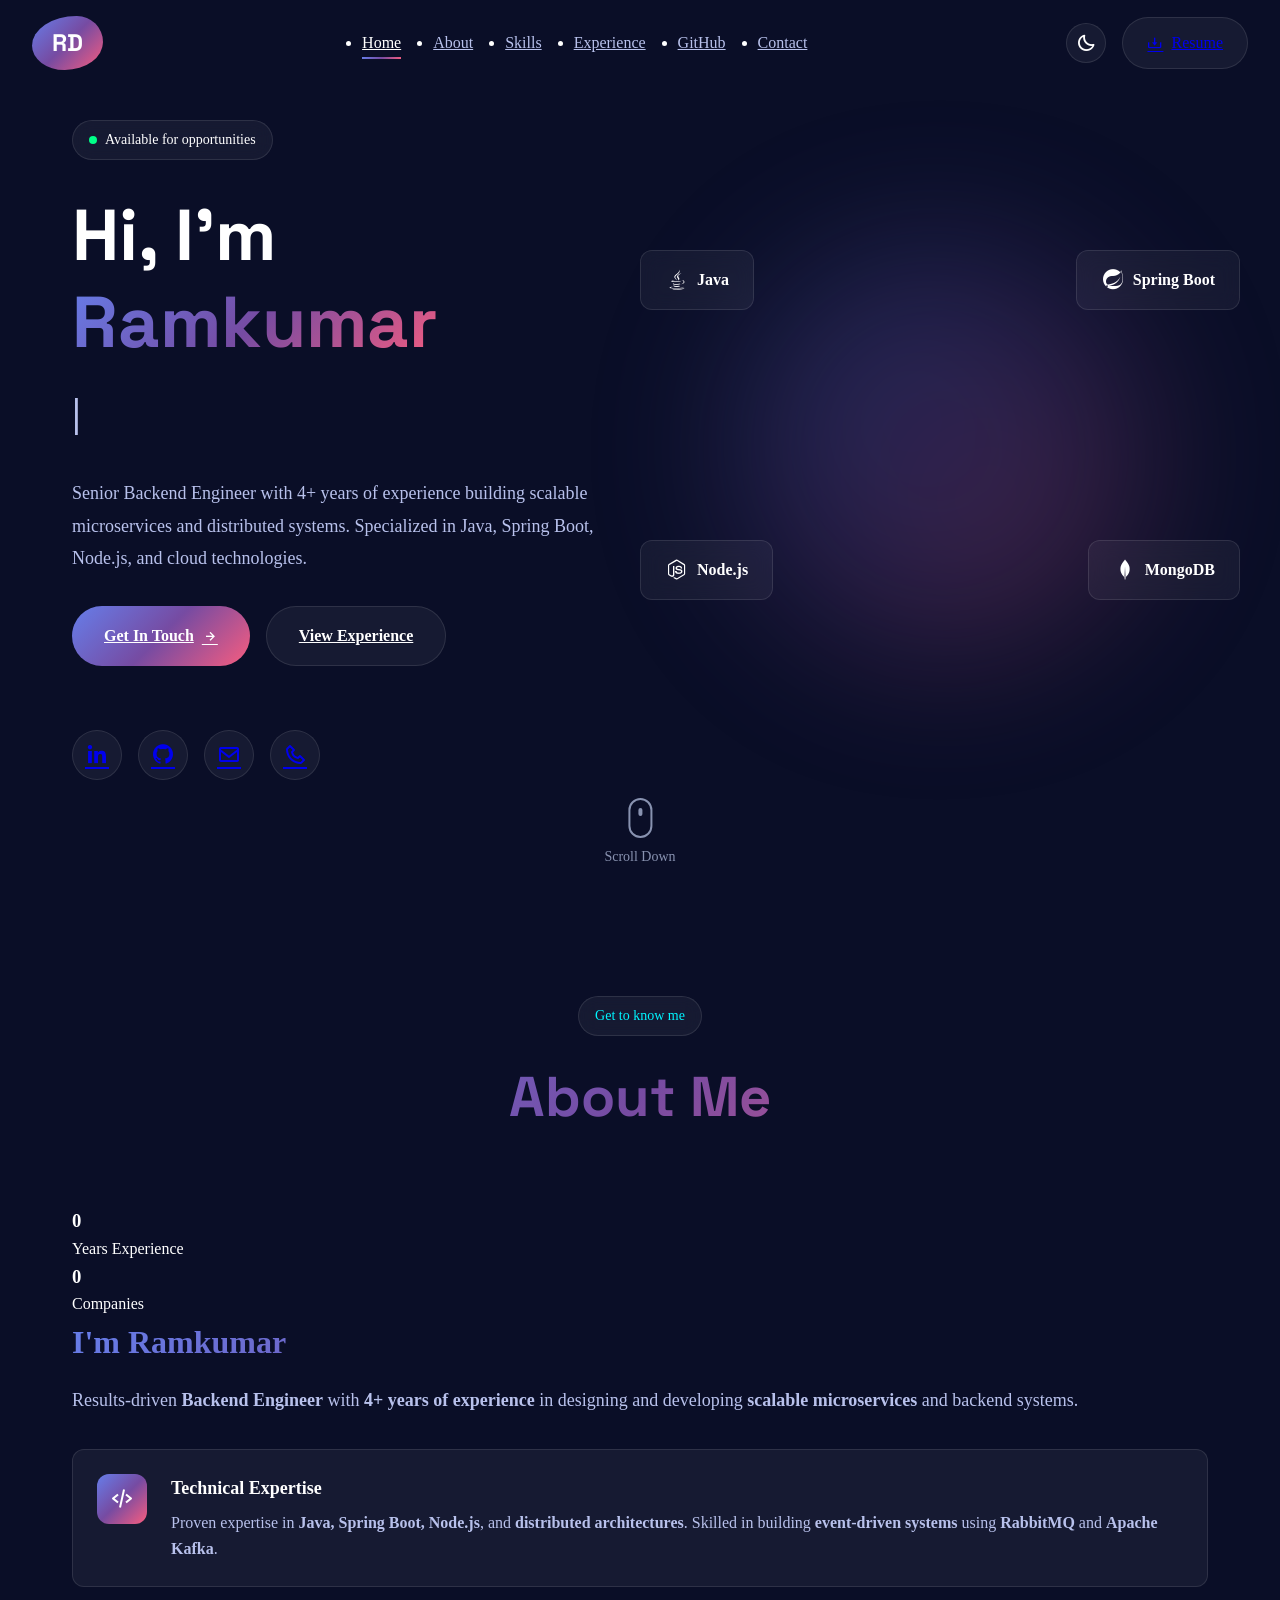
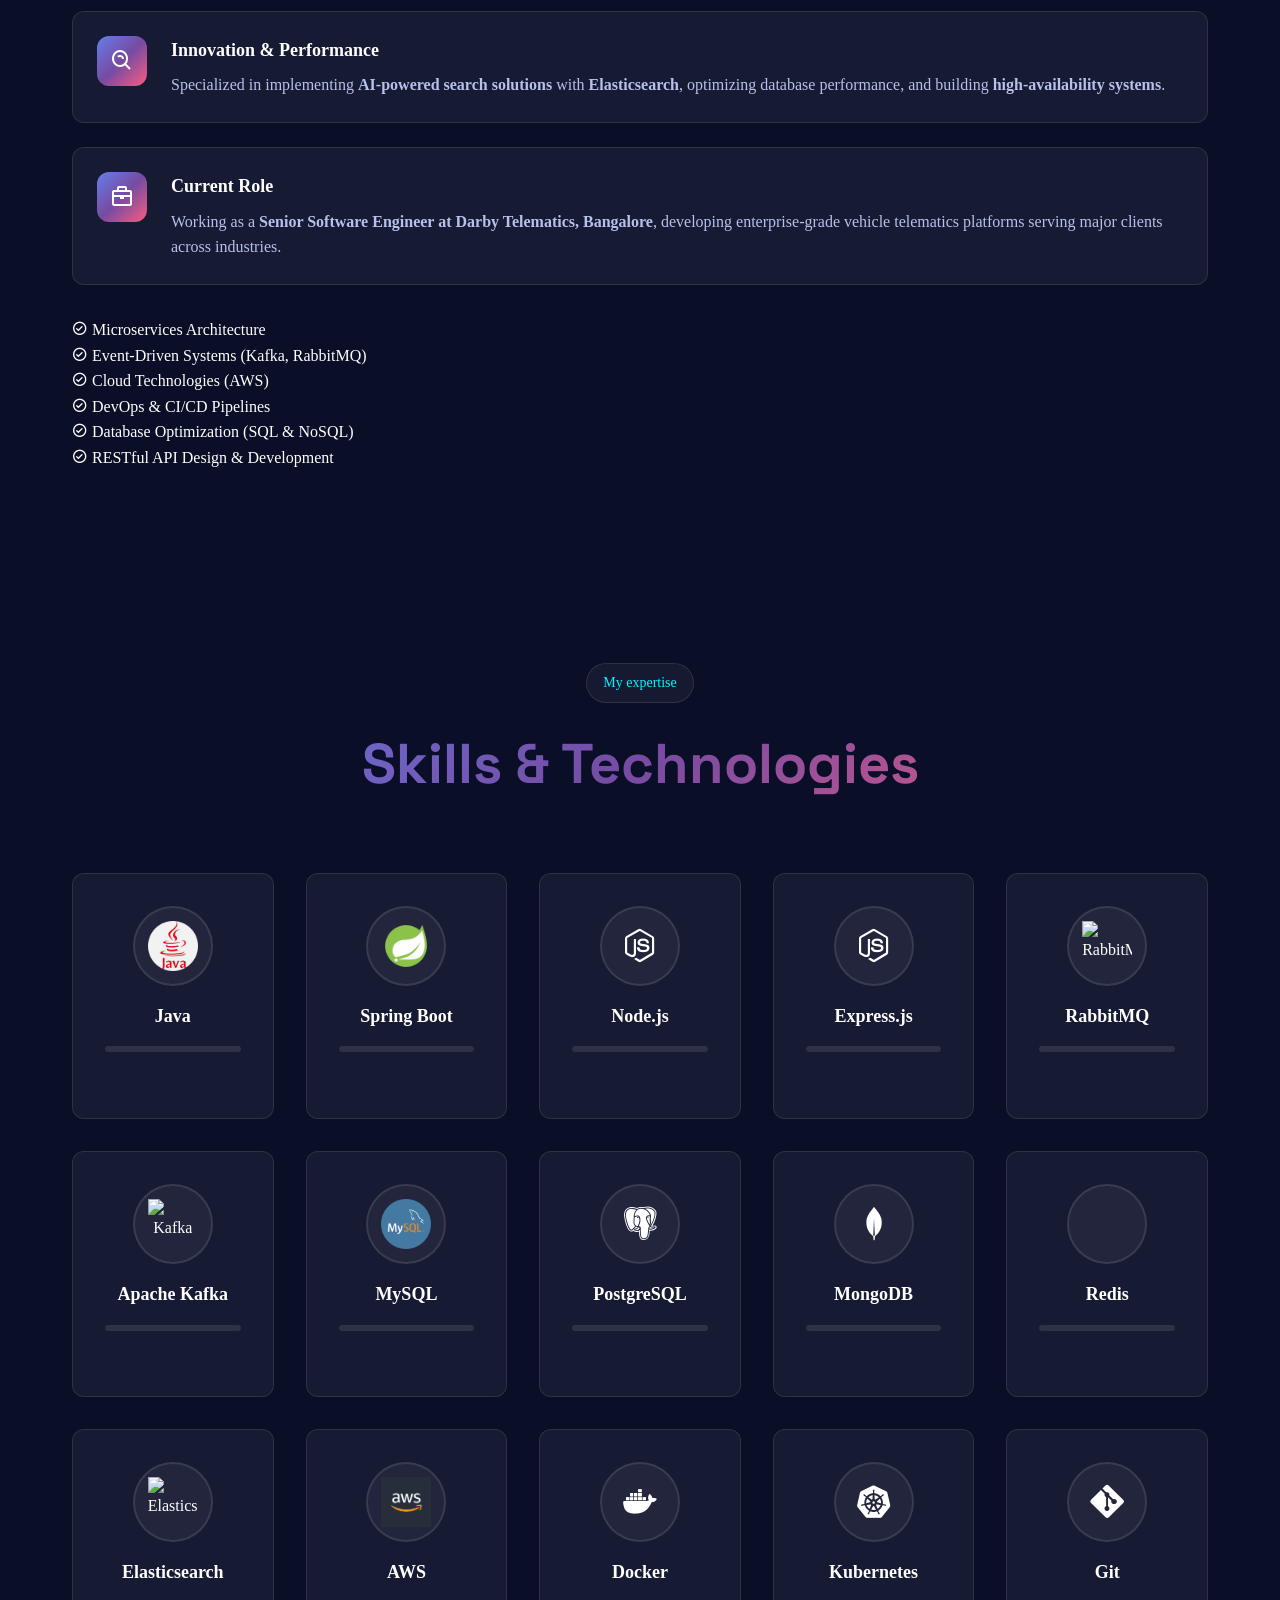
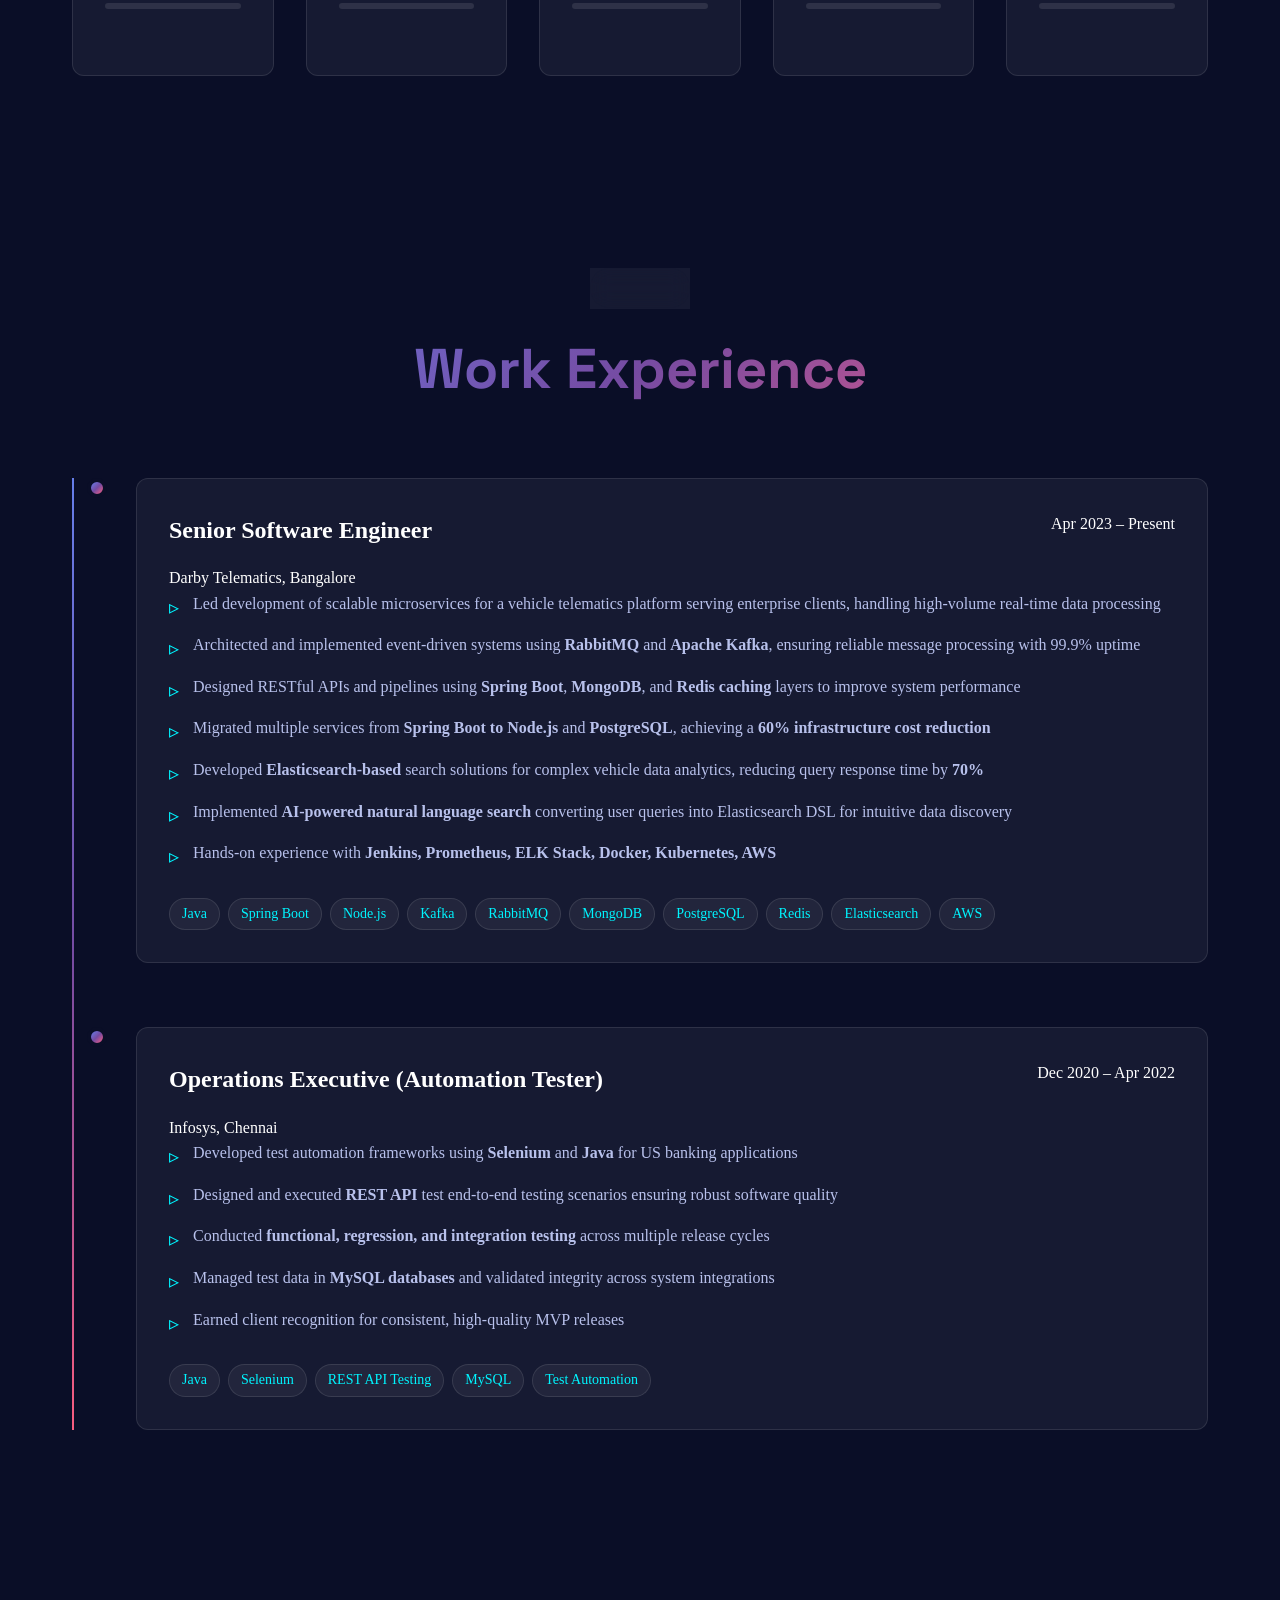
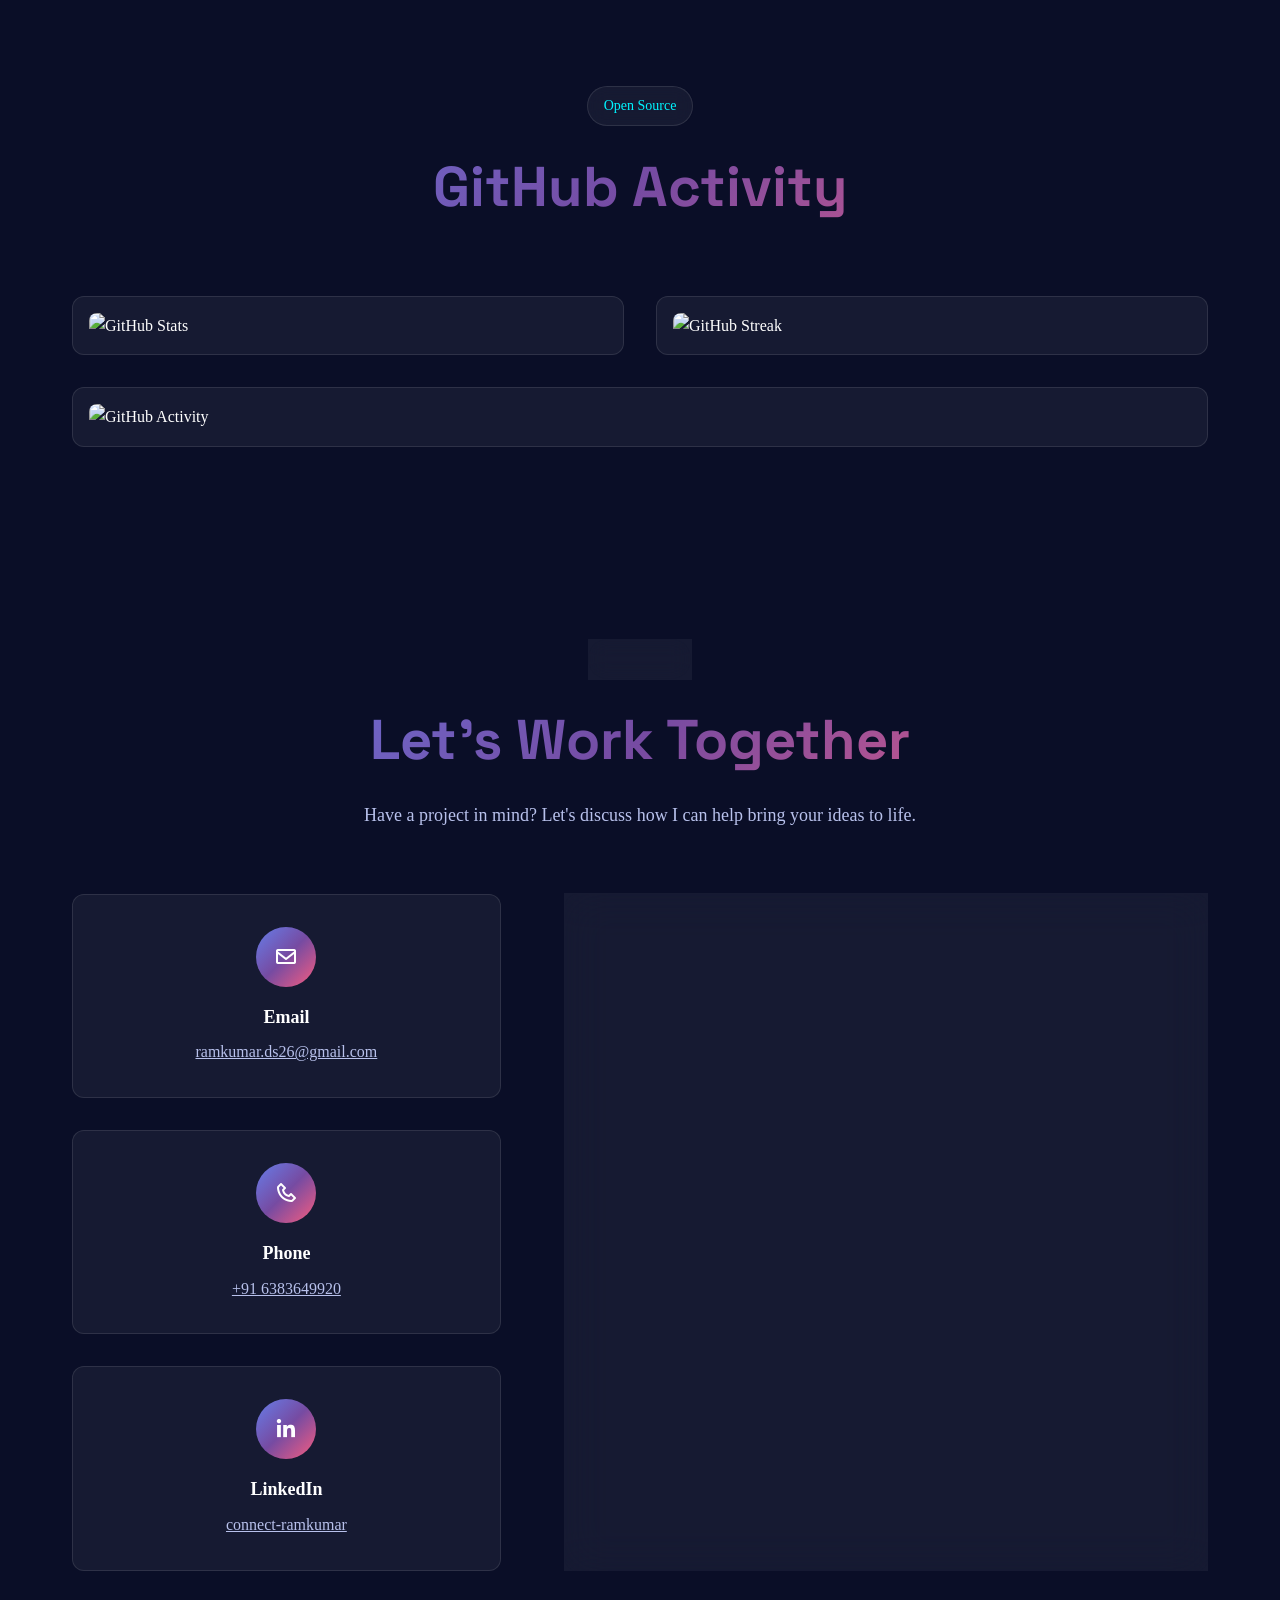
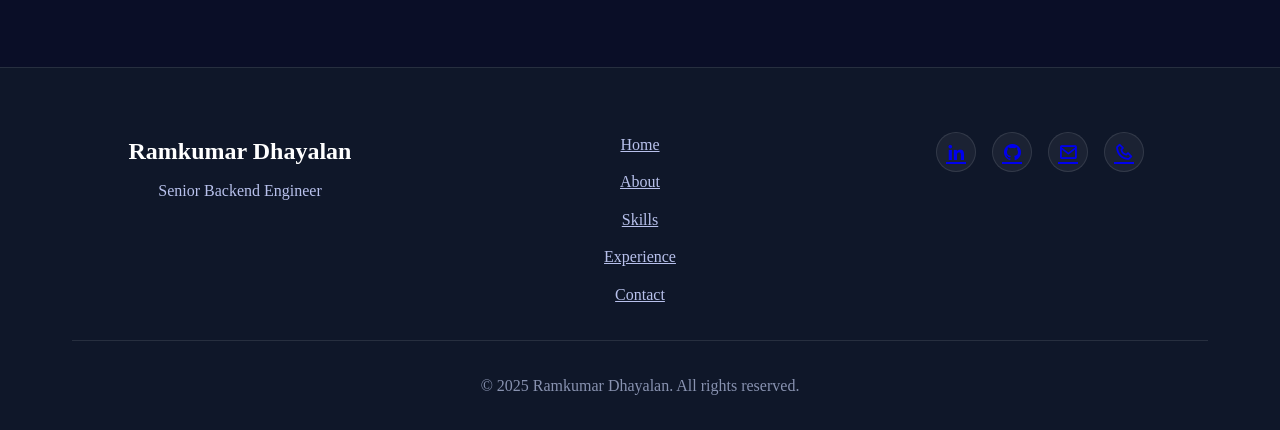
==== commit e3ef1b30: "logo" ====
--- a/index.html
+++ b/index.html
@@ -5,6 +5,9 @@
     <meta name="viewport" content="width=device-width, initial-scale=1.0">
     <meta name="description" content="Ramkumar Dhayalan - Senior Backend Engineer | 4+ Years Experience in Java, Spring Boot, Node.js">
     <title>Ramkumar Dhayalan | Backend Engineer</title>
+    
+    <!-- Favicon -->
+    <link rel="icon" type="image/svg+xml" href="data:image/svg+xml,%3Csvg xmlns='http://www.w3.org/2000/svg' viewBox='0 0 100 100'%3E%3Cdefs%3E%3ClinearGradient id='grad' x1='0%25' y1='0%25' x2='100%25' y2='100%25'%3E%3Cstop offset='0%25' style='stop-color:%23667eea;stop-opacity:1' /%3E%3Cstop offset='50%25' style='stop-color:%23764ba2;stop-opacity:1' /%3E%3Cstop offset='100%25' style='stop-color:%23F85D7F;stop-opacity:1' /%3E%3C/linearGradient%3E%3C/defs%3E%3Crect width='100' height='100' rx='30' fill='url(%23grad)'/%3E%3Ctext x='50' y='70' font-family='Arial, sans-serif' font-size='50' font-weight='bold' fill='white' text-anchor='middle'%3ERD%3C/text%3E%3C/svg%3E">
     
     <!-- Fonts -->
     <link rel="preconnect" href="https://fonts.googleapis.com">
--- a/CSS/modern-custom.css
+++ b/CSS/modern-custom.css
@@ -20,13 +20,16 @@
 }
 
 body.light-theme {
-    --bg-primary: #FFFFFF;
-    --bg-secondary: #F8F9FA;
-    --glass-bg: rgba(255, 255, 255, 0.8);
-    --glass-border: rgba(0, 0, 0, 0.1);
-    --text-primary: #0A0E27;
-    --text-secondary: #4A5568;
-    --text-muted: #718096;
+    --bg-primary: #F8FAFC;
+    --bg-secondary: #FFFFFF;
+    --glass-bg: rgba(255, 255, 255, 0.95);
+    --glass-border: rgba(102, 126, 234, 0.15);
+    --text-primary: #1E293B;
+    --text-secondary: #475569;
+    --text-muted: #64748B;
+    --accent-cyan: #0EA5E9;
+    --accent-pink: #EC4899;
+    --gradient-primary: linear-gradient(135deg, #667eea 0%, #764ba2 50%, #f093fb 100%);
 }
 
 /* Base Styles */
@@ -38,15 +41,22 @@
 
 html {
     scroll-behavior: smooth;
+    overflow-x: hidden;
+    width: 100%;
+    -webkit-font-smoothing: antialiased;
+    -moz-osx-font-smoothing: grayscale;
 }
 
 body {
-    font-family: 'Inter', sans-serif;
+    font-family: var(--font-primary);
     background-color: var(--bg-primary);
     color: var(--text-primary);
     line-height: 1.6;
     overflow-x: hidden;
+    width: 100%;
+    max-width: 100vw;
     transition: background-color 0.3s ease;
+    -webkit-overflow-scrolling: touch; /* Smooth scrolling on iOS */
 }
 
 /* Particles Background */
@@ -58,6 +68,16 @@
     left: 0;
     z-index: -1;
     background: var(--bg-primary);
+    will-change: transform;
+    transform: translateZ(0);
+    -webkit-transform: translateZ(0);
+}
+
+/* Performance optimizations for mobile */
+@media (max-width: 768px) {
+    #particles-js {
+        opacity: 0.7; /* Reduce visual complexity on mobile */
+    }
 }
 
 /* Glassmorphism Effect */
@@ -66,6 +86,21 @@
     backdrop-filter: blur(20px);
     -webkit-backdrop-filter: blur(20px);
     border: 1px solid var(--glass-border);
+}
+
+/* Hardware acceleration for smooth animations */
+.skill-card,
+.about-card,
+.timeline-content,
+.github-card,
+.contact-card,
+.floating-card,
+.hero-content,
+.nav-menu {
+    transform: translateZ(0);
+    -webkit-transform: translateZ(0);
+    backface-visibility: hidden;
+    -webkit-backface-visibility: hidden;
 }
 
 /* Gradient Text */
@@ -111,15 +146,37 @@
 
 .logo-text {
     display: inline-block;
-    padding: 0.5rem 1rem;
-    background: var(--gradient-primary);
-    border-radius: 8px;
+    padding: 0.5rem 1.25rem;
+    background: var(--gradient-primary);
+    /* Irregular blob shape */
+    border-radius: 63% 37% 54% 46% / 55% 48% 52% 45%;
     color: white;
-    transition: transform 0.2s ease;
+    transition: all 0.3s ease;
+    animation: morph 8s ease-in-out infinite;
 }
 
 .logo-text:hover {
     transform: scale(1.05);
+    animation-play-state: paused;
+}
+
+/* Morphing animation for organic feel */
+@keyframes morph {
+    0% {
+        border-radius: 63% 37% 54% 46% / 55% 48% 52% 45%;
+    }
+    25% {
+        border-radius: 40% 60% 70% 30% / 40% 50% 60% 50%;
+    }
+    50% {
+        border-radius: 54% 46% 38% 62% / 49% 70% 30% 51%;
+    }
+    75% {
+        border-radius: 70% 30% 50% 50% / 30% 30% 70% 70%;
+    }
+    100% {
+        border-radius: 63% 37% 54% 46% / 55% 48% 52% 45%;
+    }
 }
 
 .nav-menu {
@@ -471,12 +528,16 @@
 .section {
     padding: 6rem 0;
     position: relative;
+    width: 100%;
+    overflow-x: hidden;
 }
 
 .container {
     max-width: 1200px;
+    width: 100%;
     margin: 0 auto;
     padding: 0 2rem;
+    overflow-x: hidden;
 }
 
 .section-header {
@@ -1069,20 +1130,40 @@
     .github-grid {
         grid-template-columns: 1fr;
     }
+    
+    .about-content {
+        grid-template-columns: 1fr;
+        gap: 2rem;
+    }
+    
+    .about-image {
+        max-width: 400px;
+        margin: 0 auto;
+    }
 }
 
 @media (max-width: 768px) {
+    .container {
+        padding: 0 1rem;
+    }
+    
+    .nav-container {
+        padding: 0 1rem;
+    }
+    
     .nav-menu {
         position: fixed;
         top: 70px;
         right: -100%;
         width: 80%;
+        max-width: 300px;
         height: calc(100vh - 70px);
         background: var(--bg-secondary);
         flex-direction: column;
         padding: 2rem;
         transition: right 0.3s ease;
         border-left: 1px solid var(--glass-border);
+        z-index: 999;
     }
     
     .nav-menu.show {
@@ -1091,10 +1172,54 @@
     
     .nav-toggle {
         display: flex;
+        flex-shrink: 0;
+    }
+    
+    .nav-actions {
+        gap: 0.5rem;
+    }
+    
+    .btn-resume {
+        padding: 0.75rem;
     }
     
     .btn-resume span {
         display: none;
+    }
+    
+    .theme-toggle {
+        flex-shrink: 0;
+    }
+    
+    .hero-container {
+        padding: 0 1rem;
+    }
+    
+    .hero-title {
+        font-size: 2rem;
+    }
+    
+    .hero-subtitle {
+        font-size: 1.25rem;
+    }
+    
+    .hero-social {
+        flex-wrap: wrap;
+        margin-bottom: 2rem;
+    }
+    
+    /* Hide scroll indicator on mobile to prevent overlap */
+    .scroll-indicator {
+        display: none;
+    }
+    
+    .about-card {
+        flex-direction: column;
+        text-align: center;
+    }
+    
+    .card-icon {
+        margin: 0 auto;
     }
     
     .skills-grid {
@@ -1110,6 +1235,14 @@
         left: -29px;
     }
     
+    .timeline-content {
+        padding: 1.5rem;
+    }
+    
+    .contact-content {
+        gap: 2rem;
+    }
+    
     .footer-content {
         grid-template-columns: 1fr;
         gap: 2rem;
@@ -1117,6 +1250,14 @@
 }
 
 @media (max-width: 480px) {
+    .section {
+        padding: 3rem 0;
+    }
+    
+    .section-title {
+        font-size: 2rem;
+    }
+    
     .hero-buttons {
         flex-direction: column;
         width: 100%;
@@ -1131,7 +1272,31 @@
         grid-template-columns: 1fr;
     }
     
+    .about-highlights {
+        grid-template-columns: 1fr;
+    }
+    
+    .timeline-tags {
+        gap: 0.25rem;
+    }
+    
+    .tag {
+        font-size: 0.75rem;
+        padding: 0.25rem 0.5rem;
+    }
+    
     .contact-form {
-        padding: 2rem;
-    }
-}
+        padding: 1.5rem;
+    }
+    
+    .stats-card {
+        bottom: -10px;
+        right: -10px;
+        padding: 1rem;
+        gap: 1rem;
+    }
+    
+    .stat-number {
+        font-size: 2rem;
+    }
+}
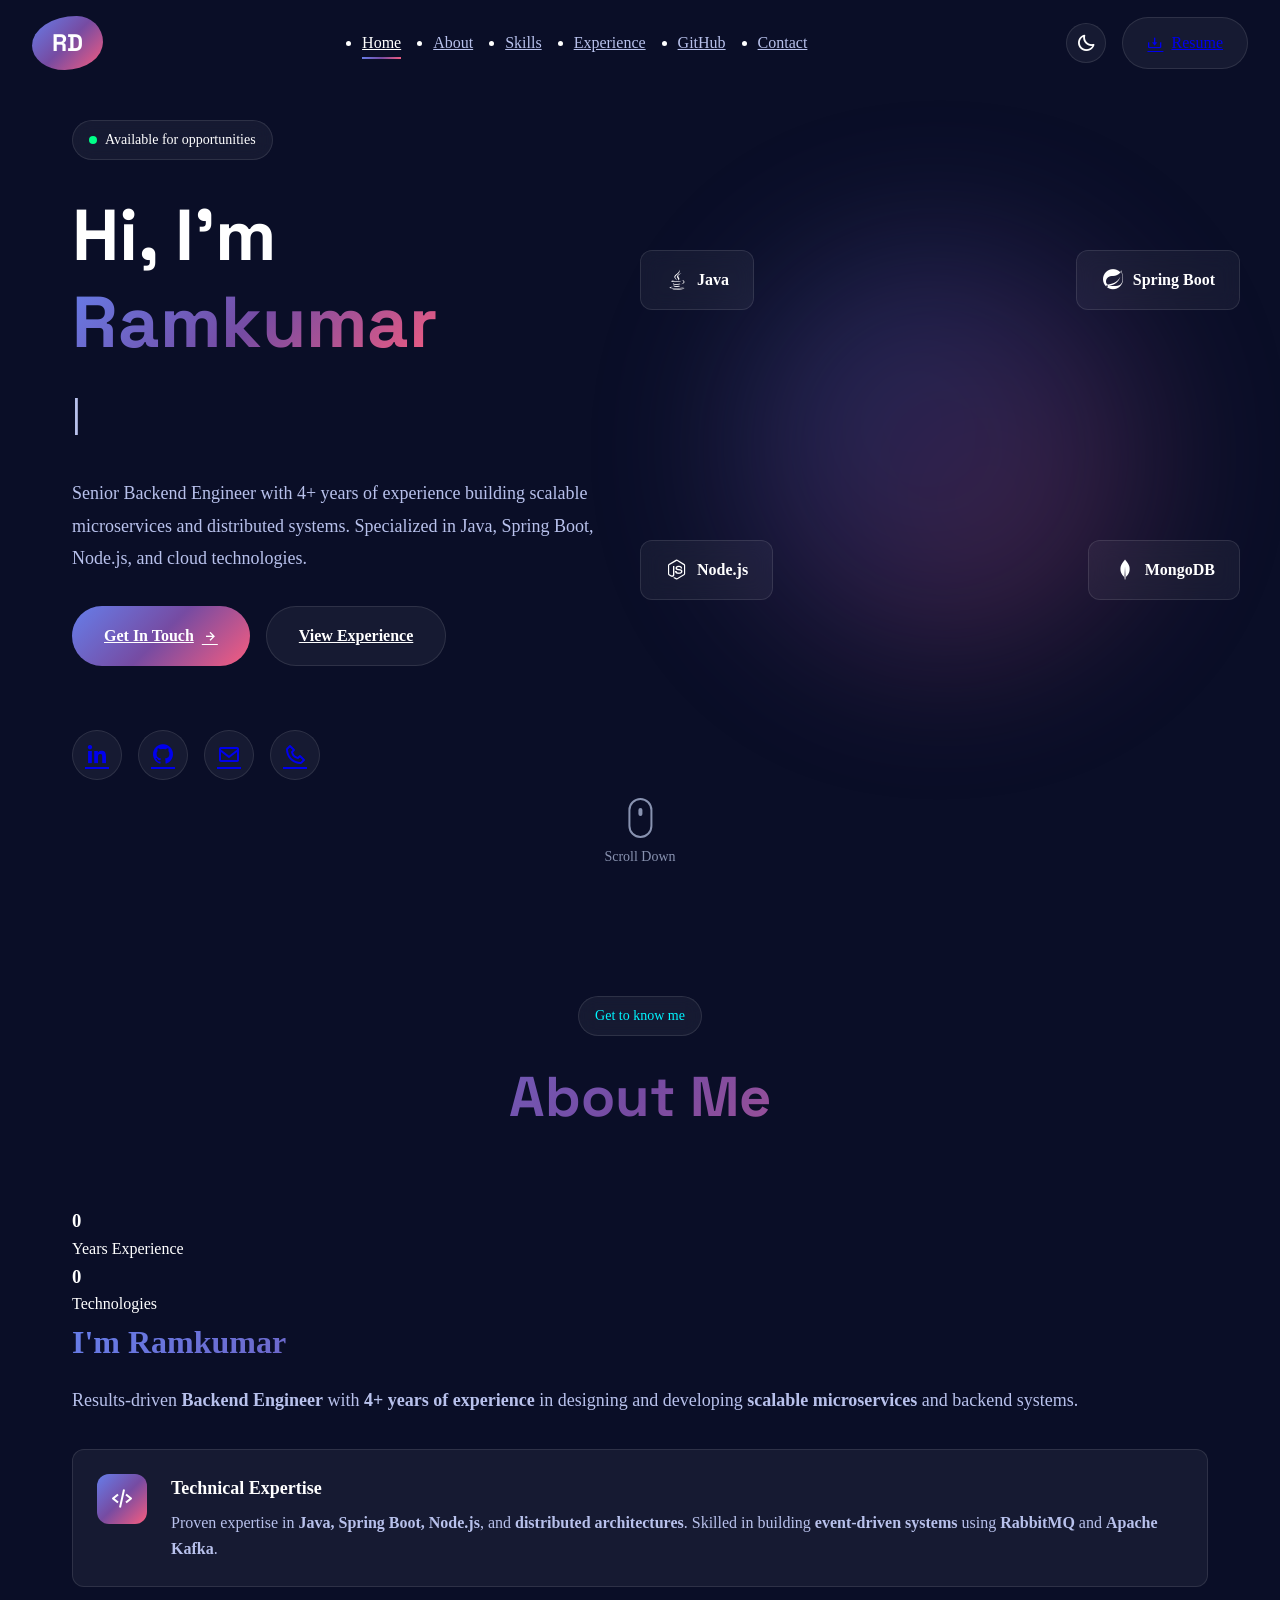
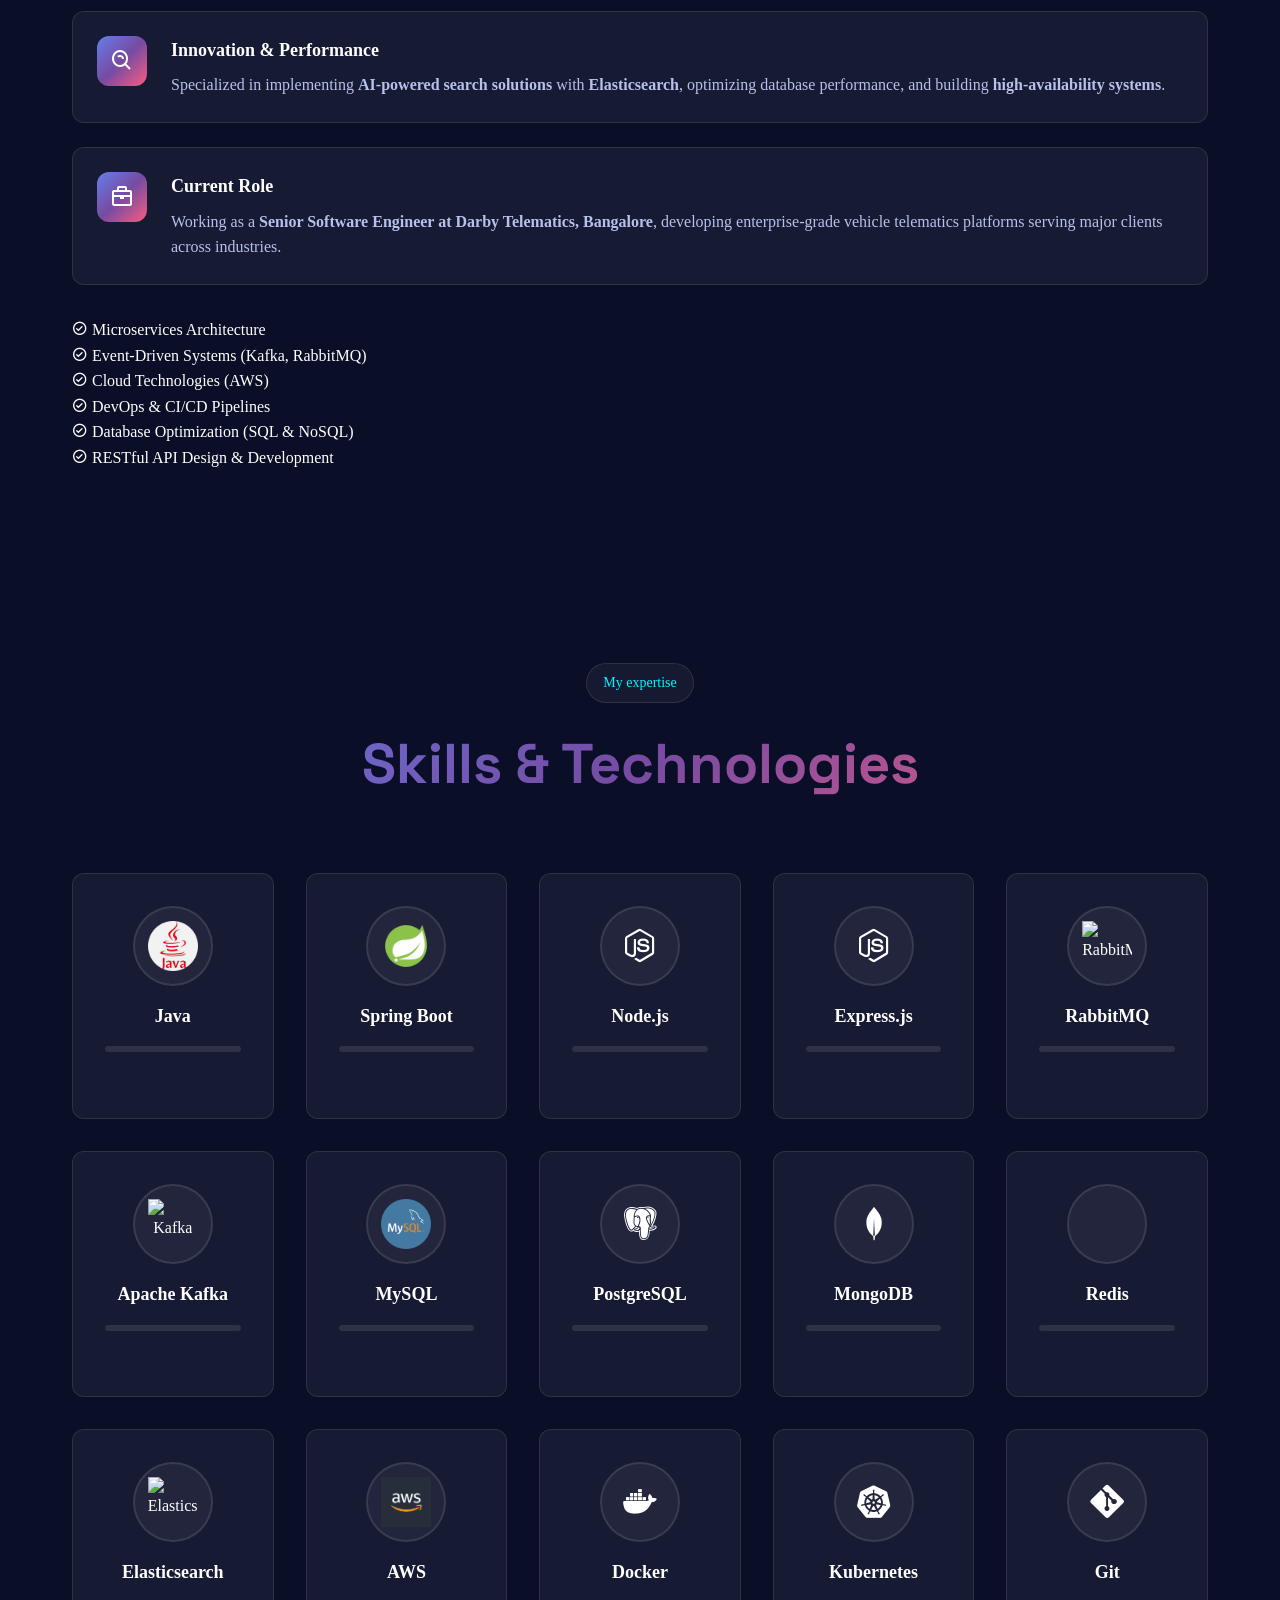
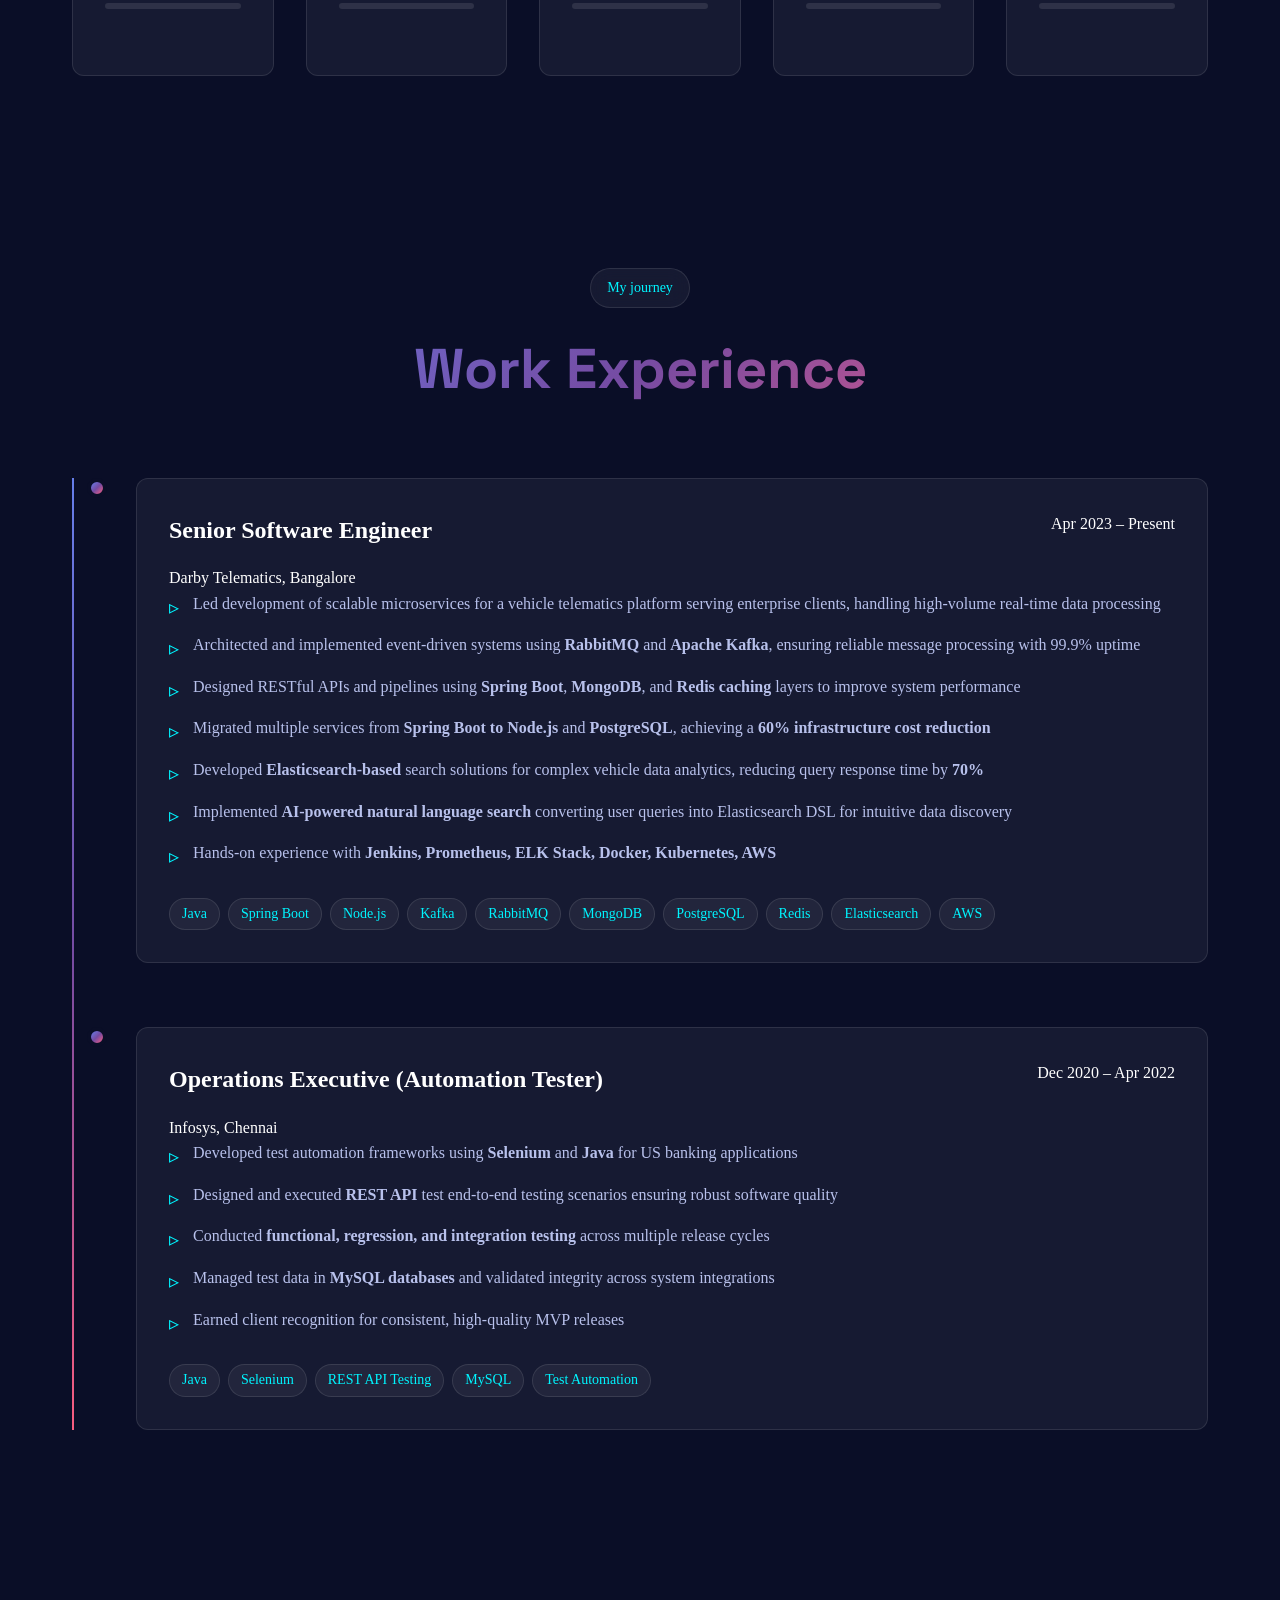
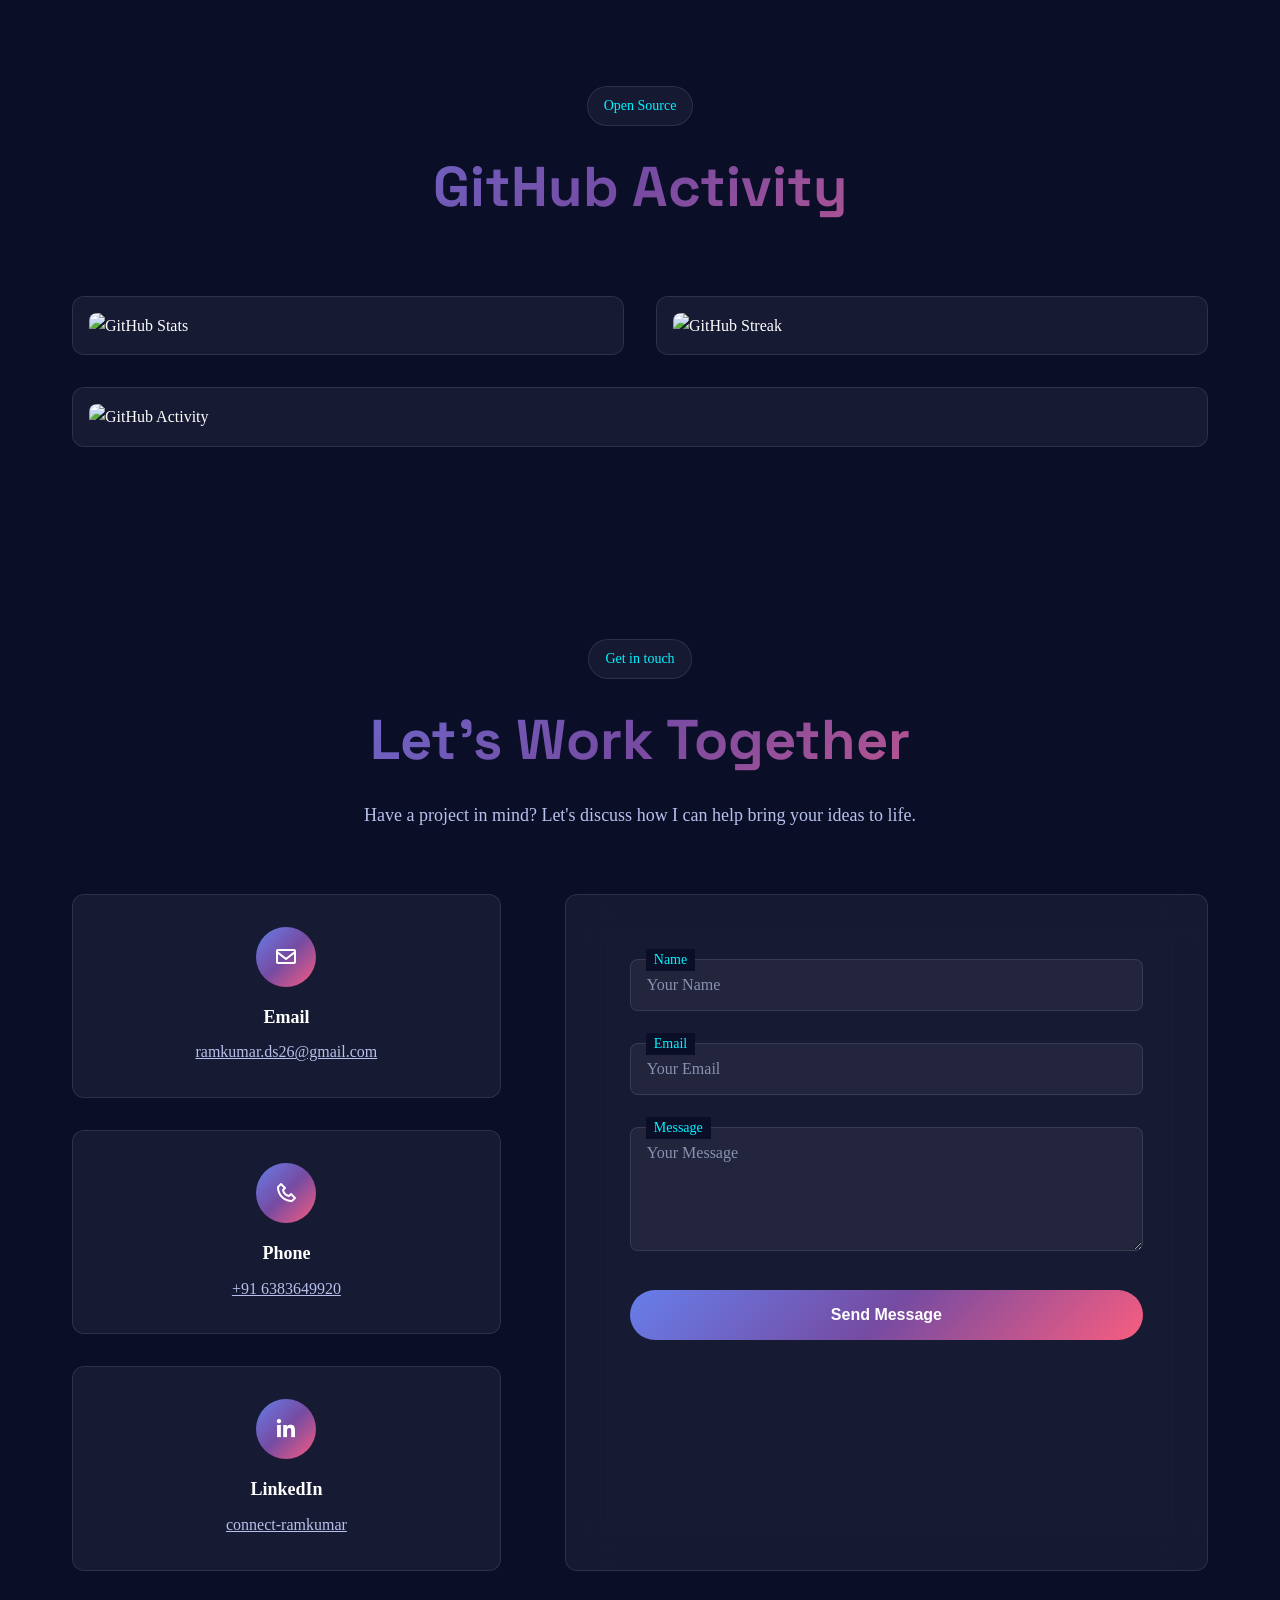
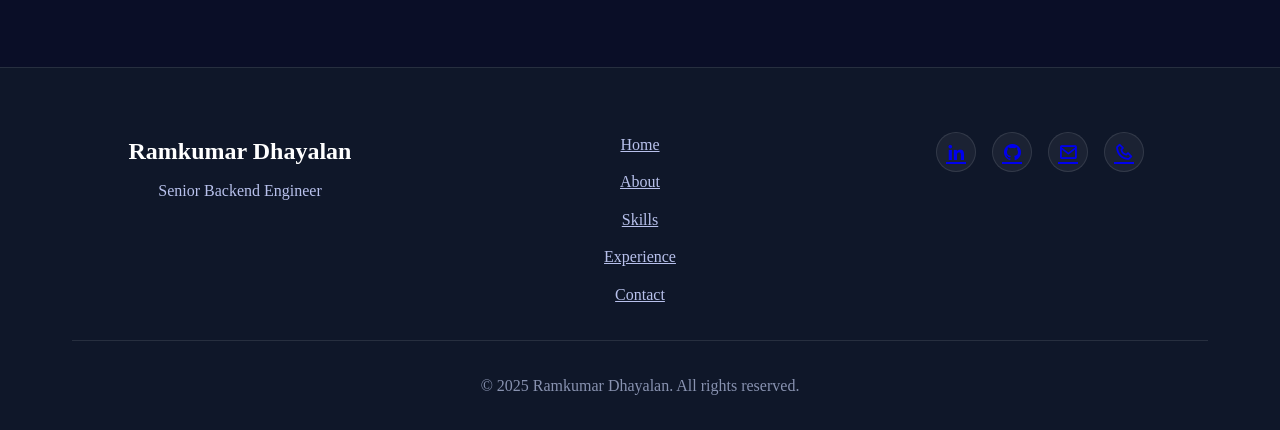
==== commit 88071e39: "updated" ====
--- a/index.html
+++ b/index.html
@@ -167,8 +167,8 @@
                             <p class="stat-label">Years Experience</p>
                         </div>
                         <div class="stat">
-                            <h3 class="stat-number" data-target="2">0</h3>
-                            <p class="stat-label">Companies</p>
+                            <h3 class="stat-number" data-target="15">0</h3>
+                            <p class="stat-label">Technologies</p>
                         </div>
                     </div>
                 </div>
